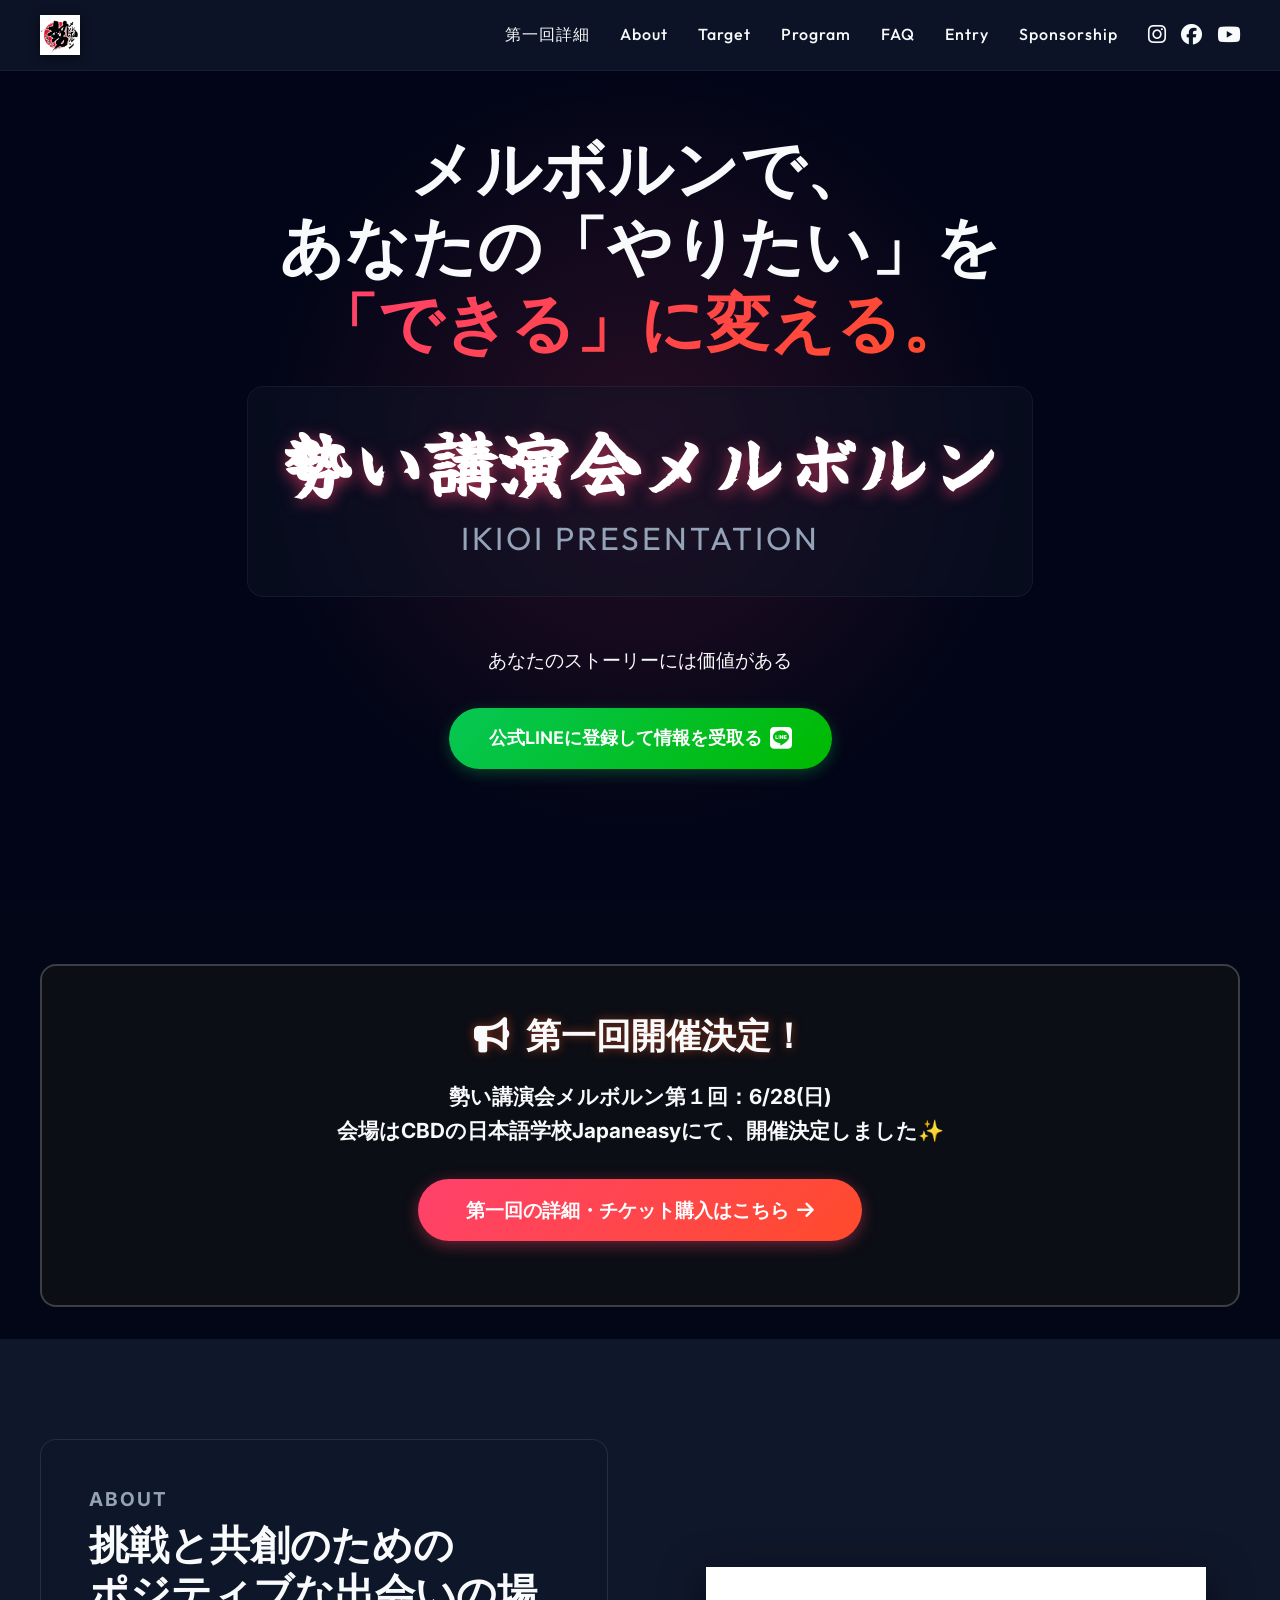
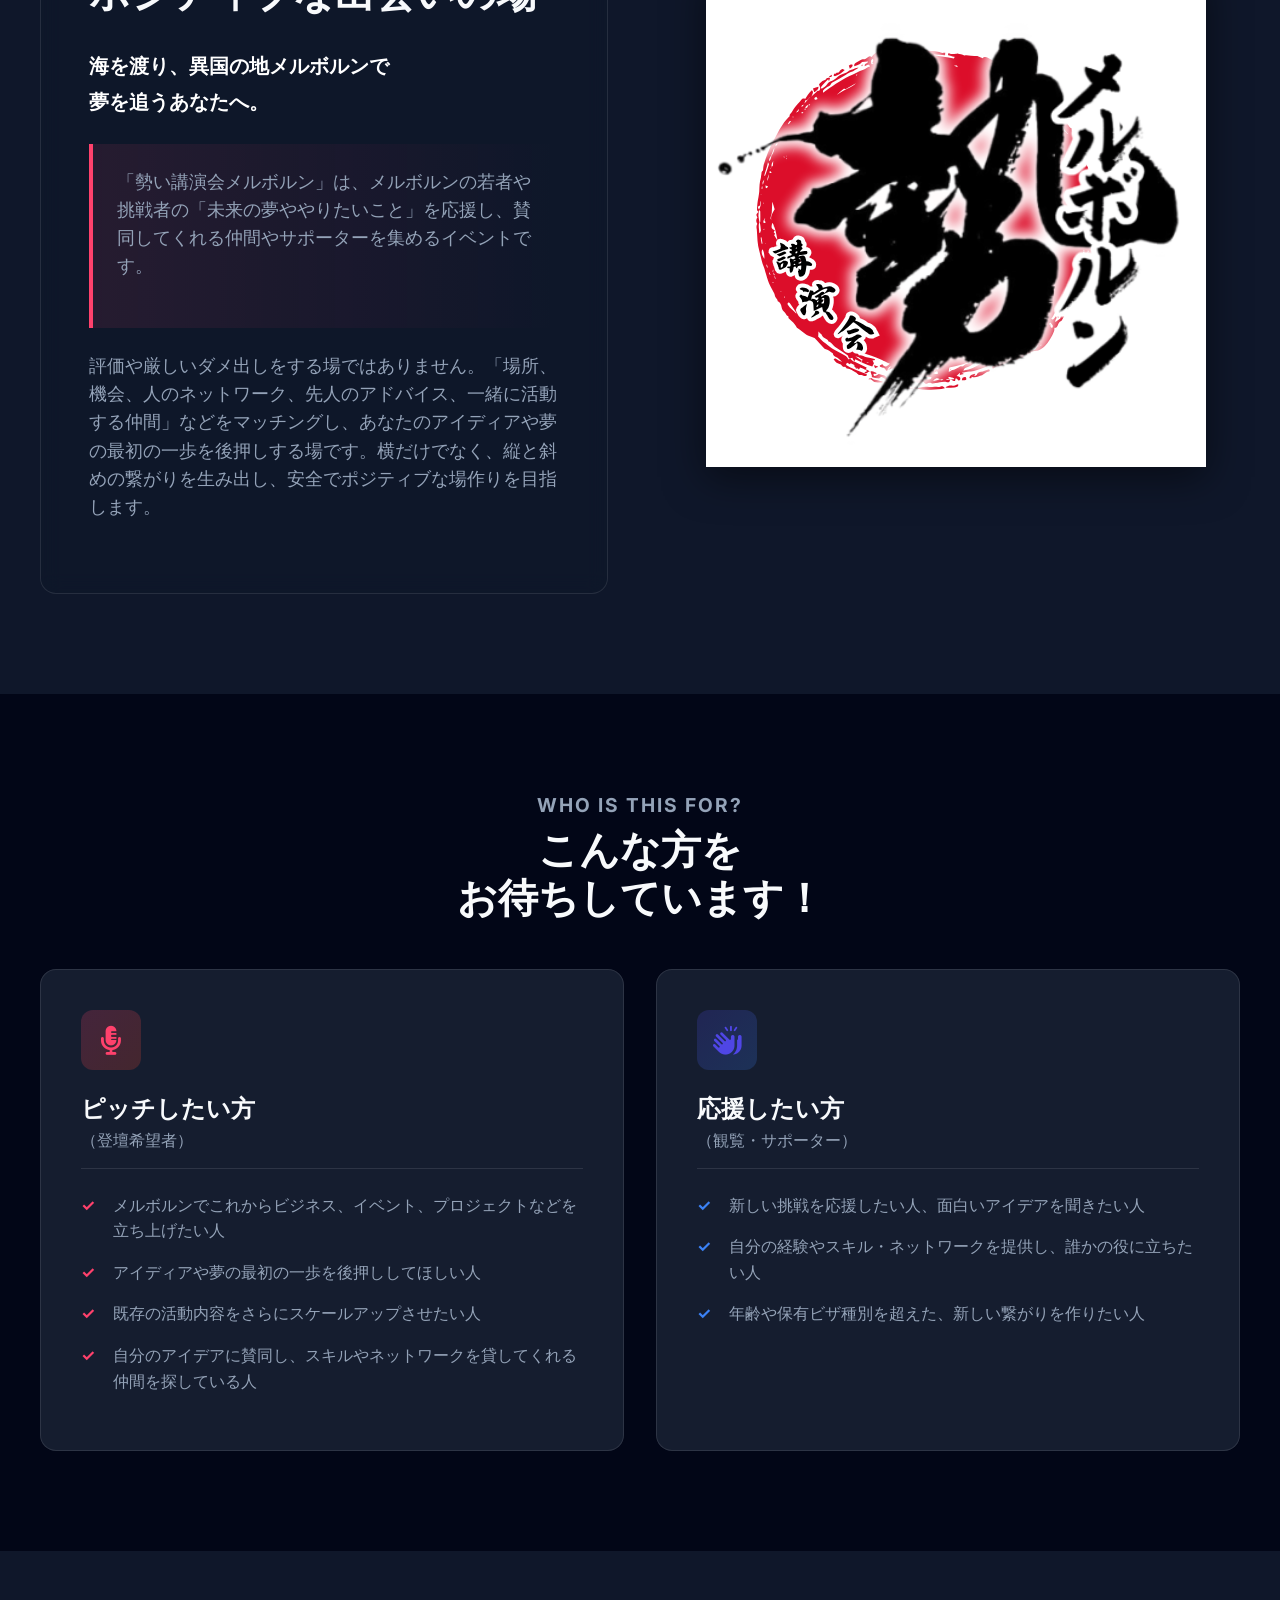
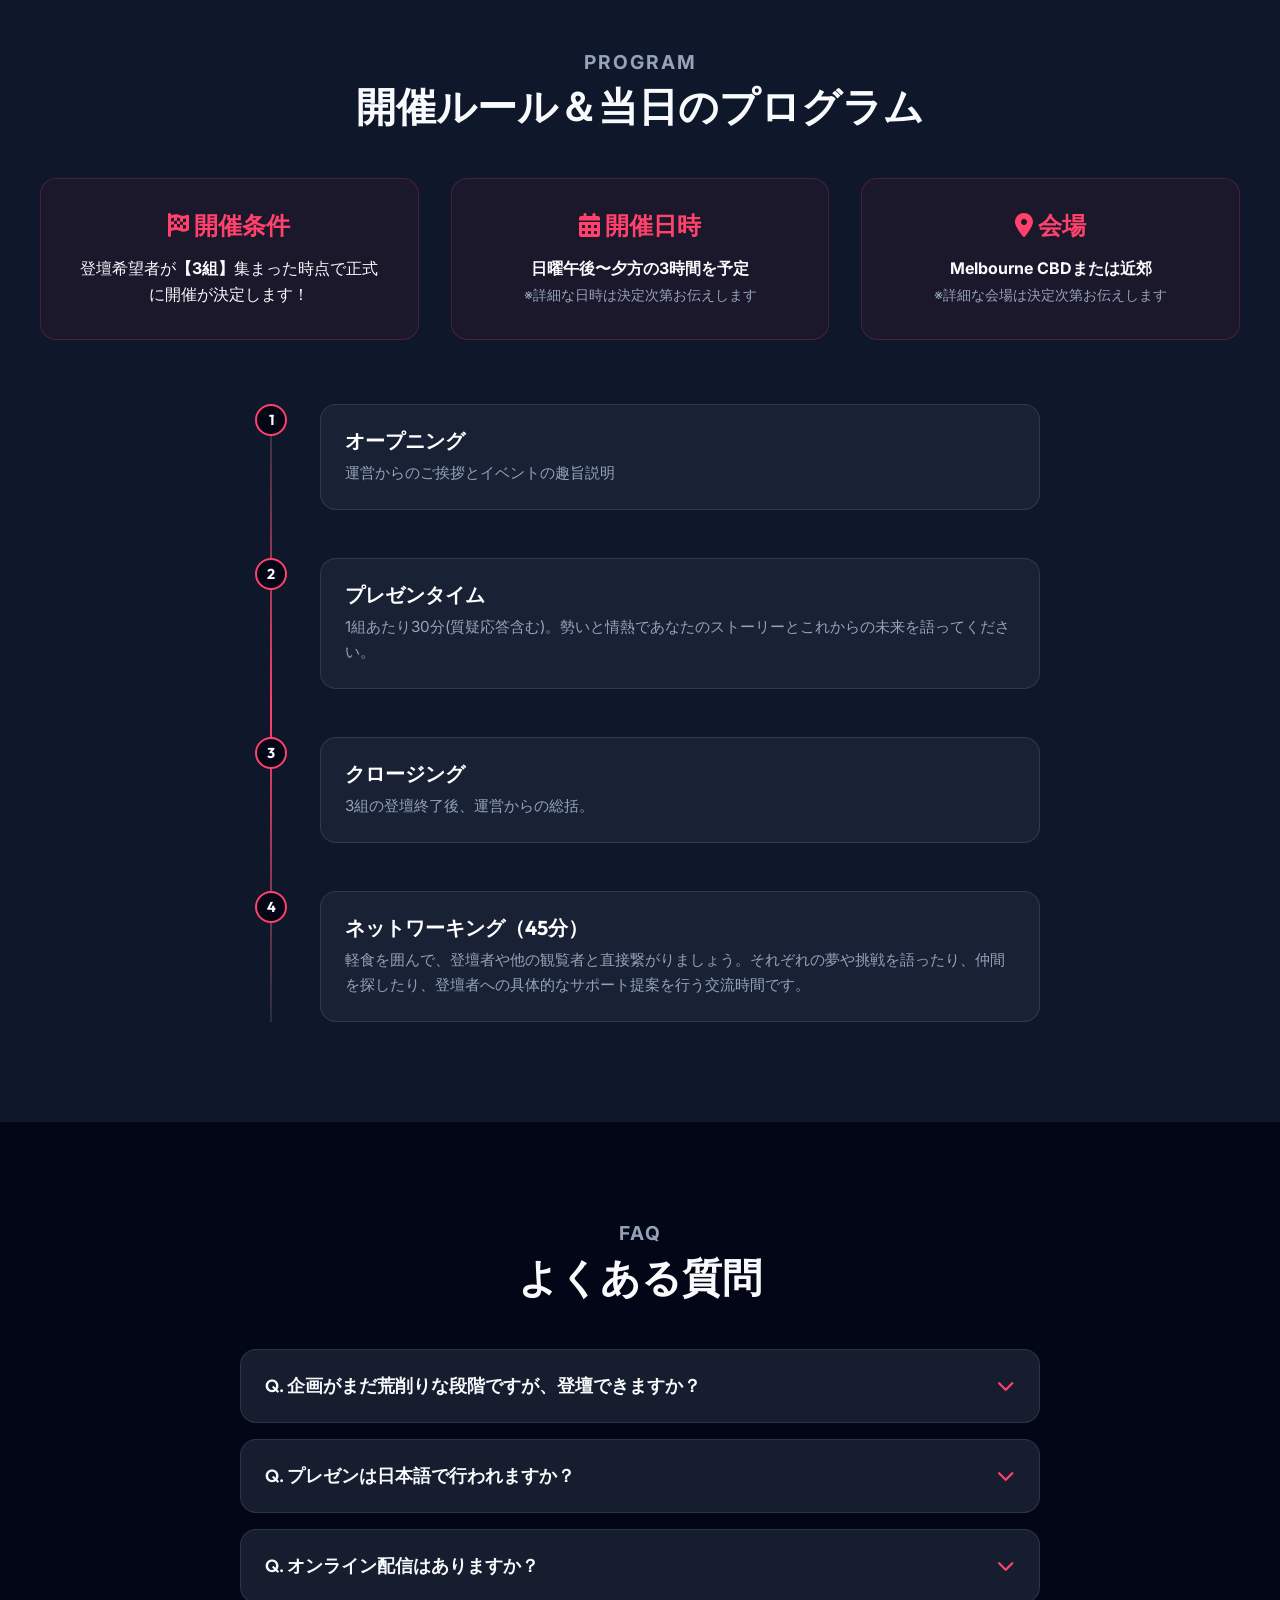
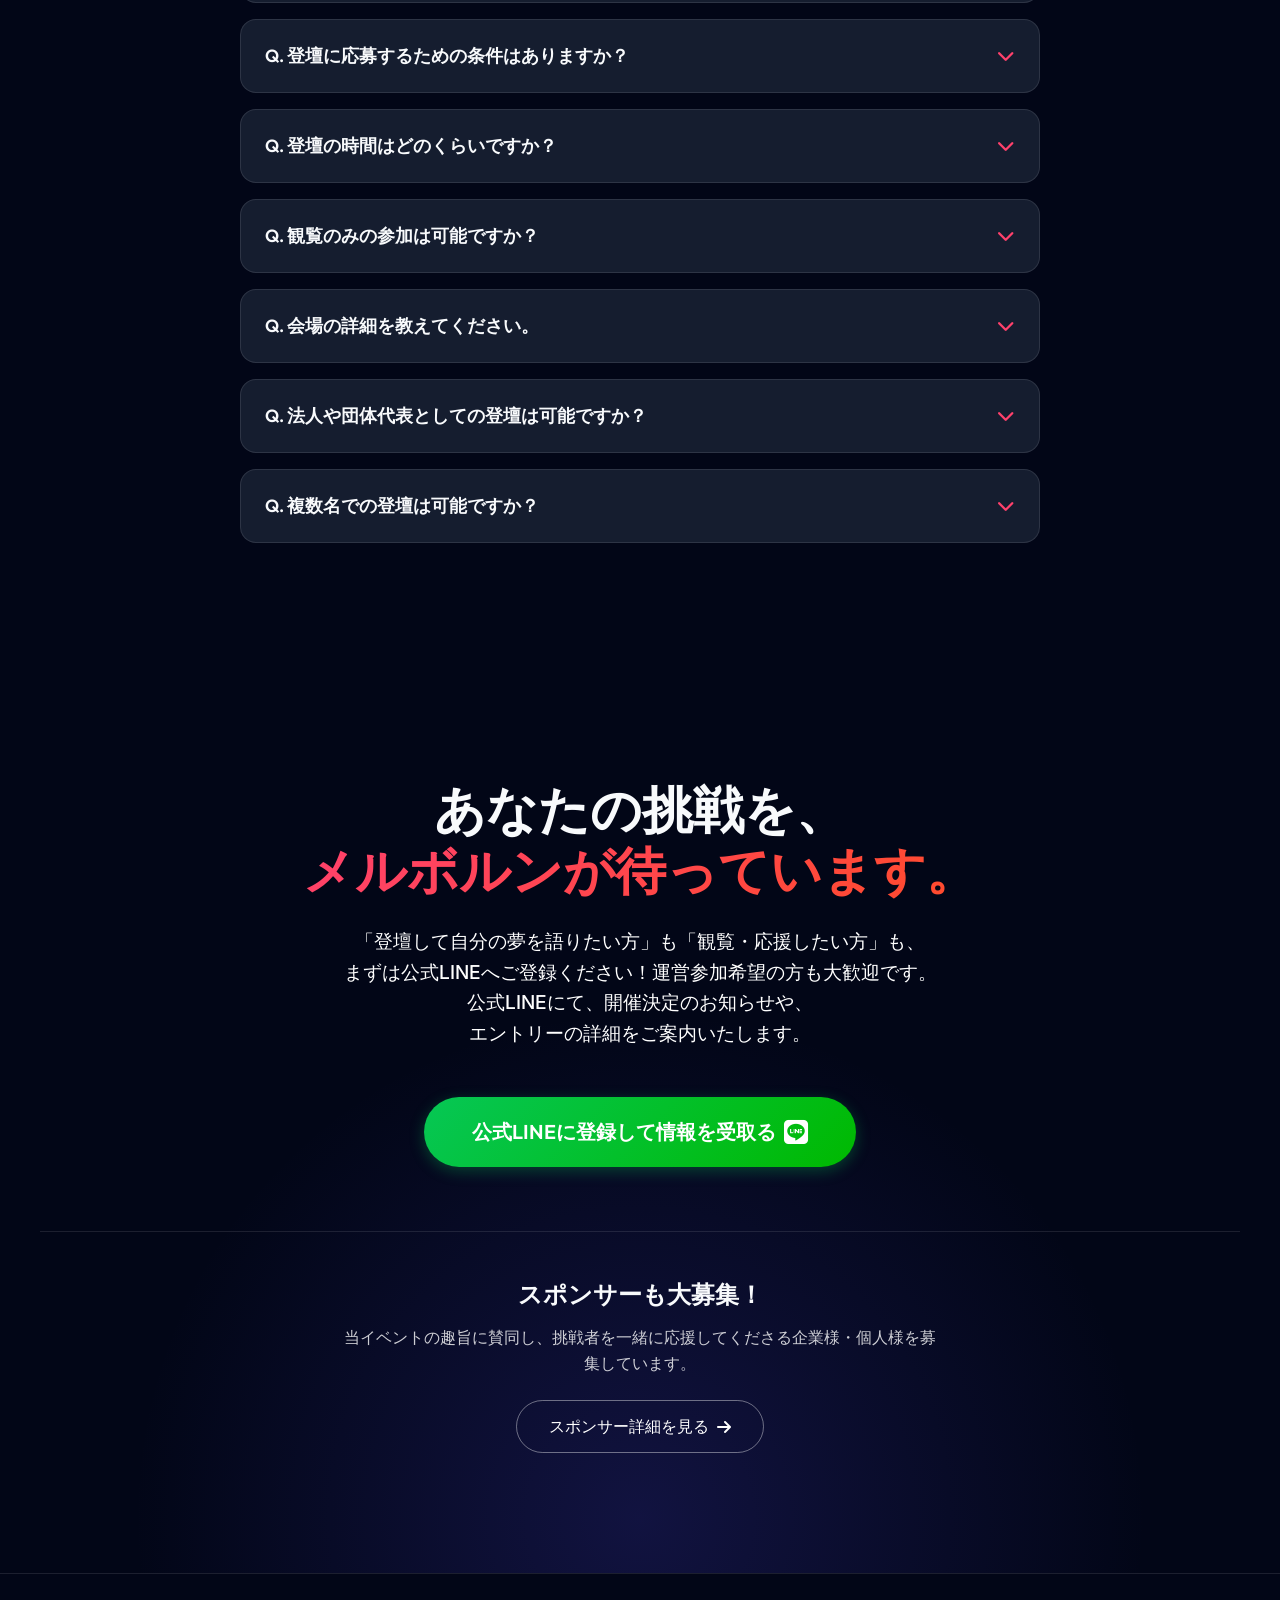
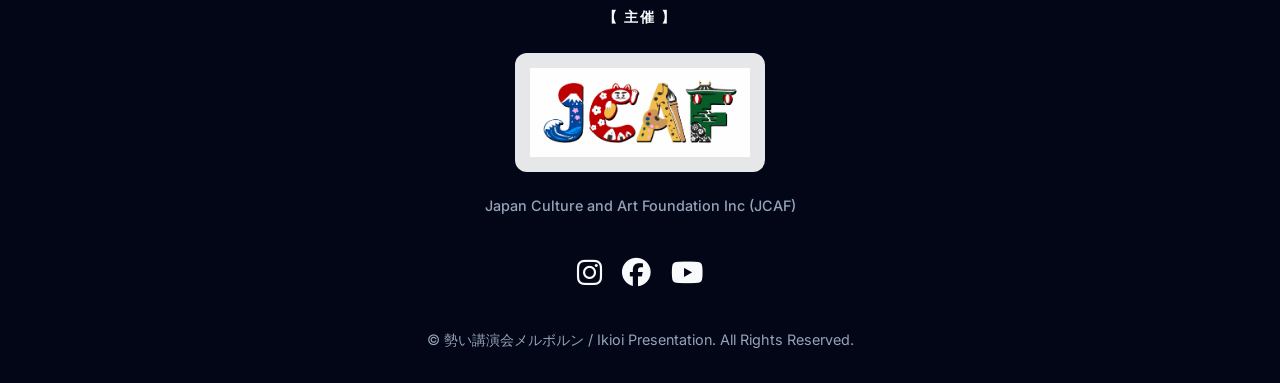
==== index.html @ 90a30622 "プログラムのピッチタイムと質疑応答をプレゼンタイムに統合" ====
<!DOCTYPE html>
<html lang="ja">
<head>
    <meta charset="UTF-8">
    <meta name="viewport" content="width=device-width, initial-scale=1.0">
    <title>勢い講演会メルボルン / Ikioi Presentation</title>
    <meta name="description" content="メルボルンであなたの「やりたい」を「できる」に変える。挑戦と共創のための大人のShow and Tell「勢い講演会メルボルン」">
    
    <!-- Favicon & OGP -->
    <link rel="icon" href="logo_transparent.png" type="image/png">
    <link rel="apple-touch-icon" href="logo_transparent.png">
    <meta property="og:title" content="勢い講演会メルボルン / Ikioi Presentation">
    <meta property="og:description" content="メルボルンであなたの「やりたい」を「できる」に変える。挑戦と共創のためのポジティブな出会いの場">
    <meta property="og:image" content="https://polyyuki.github.io/IkioiMelbourne/logo.png">
    <meta property="og:type" content="website">
    <meta name="twitter:card" content="summary_large_image">
    
    <!-- Google Fonts -->
    <link rel="preconnect" href="https://fonts.googleapis.com">
    <link rel="preconnect" href="https://fonts.gstatic.com" crossorigin>
    <link href="https://fonts.googleapis.com/css2?family=Inter:wght@400;500;600&family=Outfit:wght@400;600;700;800&family=Yuji+Syuku&display=swap" rel="stylesheet">
    
    <!-- Font Awesome -->
    <link rel="stylesheet" href="https://cdnjs.cloudflare.com/ajax/libs/font-awesome/6.4.0/css/all.min.css">
    
    <!-- Custom CSS -->
    <link rel="stylesheet" href="style.css">
</head>
<body>

    <!-- HEADER -->
    <header class="site-header">
        <div class="header-container">
            <a href="#" class="header-logo">
                <img src="logo.png" alt="勢い講演会メルボルン">
            </a>
            <div class="header-right">
                <nav class="header-nav">
                    <a href="event-vol1.html">第一回詳細</a>
                    <a href="#about">About</a>
                    <a href="#target">Target</a>
                    <a href="#program">Program</a>
                    <a href="#faq">FAQ</a>
                    <a href="#cta">Entry</a>
                    <a href="sponsor.html">Sponsorship</a>
                </nav>
                <div class="social-links">
                    <a href="https://www.instagram.com/ikioi.melbourne/" target="_blank" rel="noopener noreferrer" title="Instagram"><i class="fa-brands fa-instagram"></i></a>
                    <a href="https://www.facebook.com/ikioi.melbourne/" target="_blank" rel="noopener noreferrer" title="Facebook"><i class="fa-brands fa-facebook"></i></a>
                    <a href="https://www.youtube.com/@Ikioi.Melbourne" target="_blank" rel="noopener noreferrer" title="YouTube"><i class="fa-brands fa-youtube"></i></a>
                </div>
            </div>
        </div>
    </header>

    <!-- HERO SECTION -->
    <section class="hero">
        <div class="hero-video-wrapper">
            <video autoplay loop muted playsinline class="hero-video">
                <source src="勢い講演会メルボルンPV.mp4" type="video/mp4">
            </video>
            <div class="hero-video-overlay"></div>
        </div>
        <div class="hero-bg-glow"></div>
        <div class="container hero-content">
            <h1 class="reveal" style="transition-delay: 0.1s;">
                メルボルンで、<br>
                あなたの「やりたい」を<br>
                <span class="text-gradient">「できる」に変える。</span>
            </h1>
            <div class="hero-title-group reveal" style="transition-delay: 0.2s;">
                <h2 class="hero-main-title">勢い講演会メルボルン</h2>
                <p class="hero-sub-title">Ikioi Presentation</p>
            </div>
            <p class="reveal" style="transition-delay: 0.25s; font-size: 1.2rem; font-weight: 500;">あなたのストーリーには価値がある</p>
            <a href="https://lin.ee/NF2EFpvP" target="_blank" rel="noopener noreferrer" class="btn-line reveal" style="transition-delay: 0.3s; margin-top: 2rem;">
                公式LINEに登録して情報を受取る <i class="fa-brands fa-line" style="margin-left: 8px; font-size: 1.2em;"></i>
            </a>
        </div>
    </section>
    <!-- LAUNCH NEWS SECTION -->
    <section id="news" class="news" style="padding-top: 4rem; padding-bottom: 2rem;">
        <div class="container">
            <div class="glass-card reveal" style="border: 2px solid rgba(255, 255, 255, 0.2); background: rgba(20, 20, 20, 0.6); text-align: center; padding: 3rem 2rem;">
                <h2 style="font-size: 2.2rem; color: var(--color-primary); margin-bottom: 1.5rem; font-family: var(--font-heading); text-shadow: 0 0 10px rgba(255, 87, 34, 0.5);">
                    <i class="fa-solid fa-bullhorn" style="margin-right: 10px;"></i> 第一回開催決定！
                </h2>
                <p style="font-size: 1.3rem; font-weight: bold; margin-bottom: 2rem; line-height: 1.6;">
                    勢い講演会メルボルン第１回：6/28(日)<br>
                    会場はCBDの日本語学校Japaneasyにて、開催決定しました✨️
                </p>

                <div style="margin-top: 2rem; margin-bottom: 1rem;">
                    <a href="event-vol1.html" class="btn-primary" style="font-size: 1.2rem; padding: 1rem 3rem;">
                        第一回の詳細・チケット購入はこちら <i class="fa-solid fa-arrow-right" style="margin-left: 8px;"></i>
                    </a>
                </div>
            </div>
        </div>
    </section>

    <!-- ABOUT SECTION -->
    <section id="about" class="about">
        <div class="container about-grid">
            <div class="about-text reveal">
                <h2 class="section-title" style="text-align: left; margin-bottom: 0;">
                    <span>About</span>
                    挑戦と共創のための<br>
                    ポジティブな出会いの場
                </h2>
                <p style="margin-top: 2rem; font-size: 1.25rem; font-weight: bold; color: #fff; line-height: 1.8;">
                    海を渡り、異国の地メルボルンで<br>
                    夢を追うあなたへ。
                </p>
                <div class="highlight-box" style="margin-top: 1.5rem;">
                    <p>「勢い講演会メルボルン」は、メルボルンの若者や挑戦者の「未来の夢ややりたいこと」を応援し、賛同してくれる仲間やサポーターを集めるイベントです。</p>
                </div>
                <p style="margin-top: 1.5rem;">評価や厳しいダメ出しをする場ではありません。「場所、機会、人のネットワーク、先人のアドバイス、一緒に活動する仲間」などをマッチングし、あなたのアイディアや夢の最初の一歩を後押しする場です。横だけでなく、縦と斜めの繋がりを生み出し、安全でポジティブな場作りを目指します。</p>
            </div>
            <div class="about-visual reveal" style="transition-delay: 0.2s;">
                <img src="logo.png" alt="勢い講演会メルボルン ロゴ" style="max-width: 100%; height: auto; display: block; margin: 0 auto; filter: drop-shadow(0 10px 20px rgba(0,0,0,0.5));">
            </div>
        </div>
    </section>

    <!-- TARGET SECTION -->
    <section id="target" class="target">
        <div class="container">
            <h2 class="section-title reveal">
                <span>Who is this for?</span>
                こんな方を<br>お待ちしています！
            </h2>
            
            <div class="target-grid">
                <!-- Pitch Card -->
                <div class="glass-card target-card reveal">
                    <div class="target-icon icon-pitch">
                        <i class="fa-solid fa-microphone-lines"></i>
                    </div>
                    <h3>ピッチしたい方<br><span style="font-size:1rem; color:var(--text-muted); font-weight:normal;">（登壇希望者）</span></h3>
                    <ul class="target-list">
                        <li>メルボルンでこれからビジネス、イベント、プロジェクトなどを立ち上げたい人</li>
                        <li>アイディアや夢の最初の一歩を後押ししてほしい人</li>
                        <li>既存の活動内容をさらにスケールアップさせたい人</li>
                        <li>自分のアイデアに賛同し、スキルやネットワークを貸してくれる仲間を探している人</li>
                    </ul>
                </div>
                
                <!-- Support Card -->
                <div class="glass-card target-card reveal" style="transition-delay: 0.2s;">
                    <div class="target-icon icon-support">
                        <i class="fa-solid fa-hands-clapping"></i>
                    </div>
                    <h3>応援したい方<br><span style="font-size:1rem; color:var(--text-muted); font-weight:normal;">（観覧・サポーター）</span></h3>
                    <ul class="target-list">
                        <li>新しい挑戦を応援したい人、面白いアイデアを聞きたい人</li>
                        <li>自分の経験やスキル・ネットワークを提供し、誰かの役に立ちたい人</li>
                        <li>年齢や保有ビザ種別を超えた、新しい繋がりを作りたい人</li>
                    </ul>
                </div>
            </div>
        </div>
    </section>

    <!-- PROGRAM SECTION -->
    <section id="program" class="program">
        <div class="container">
            <h2 class="section-title reveal">
                <span>Program</span>
                開催ルール＆当日のプログラム
            </h2>
            
            <div class="rules-container">
                <div class="rule-box reveal">
                    <h3><i class="fa-solid fa-flag-checkered"></i> 開催条件</h3>
                    <p>登壇希望者が<strong>【3組】</strong>集まった時点で正式に開催が決定します！</p>
                </div>
                
                <div class="rule-box reveal" style="transition-delay: 0.1s;">
                    <h3><i class="fa-solid fa-calendar-days"></i> 開催日時</h3>
                    <p><strong>日曜午後〜夕方の3時間を予定</strong><br><span style="font-size: 0.9em; color: var(--text-muted);">※詳細な日時は決定次第お伝えします</span></p>
                </div>

                <div class="rule-box reveal" style="transition-delay: 0.2s;">
                    <h3><i class="fa-solid fa-location-dot"></i> 会場</h3>
                    <p><strong>Melbourne CBDまたは近郊</strong><br><span style="font-size: 0.9em; color: var(--text-muted);">※詳細な会場は決定次第お伝えします</span></p>
                </div>
            </div>
            
            <div class="timeline">
                <div class="timeline-item reveal">
                    <div class="timeline-dot">1</div>
                    <div class="timeline-content">
                        <h4>オープニング</h4>
                        <p>運営からのご挨拶とイベントの趣旨説明</p>
                    </div>
                </div>
                
                <div class="timeline-item reveal">
                    <div class="timeline-dot">2</div>
                    <div class="timeline-content">
                        <h4>プレゼンタイム</h4>
                        <p>1組あたり30分(質疑応答含む)。勢いと情熱であなたのストーリーとこれからの未来を語ってください。</p>
                    </div>
                </div>
                
                <div class="timeline-item reveal">
                    <div class="timeline-dot">3</div>
                    <div class="timeline-content">
                        <h4>クロージング</h4>
                        <p>3組の登壇終了後、運営からの総括。</p>
                    </div>
                </div>
                
                <div class="timeline-item reveal">
                    <div class="timeline-dot">4</div>
                    <div class="timeline-content">
                        <h4>ネットワーキング（45分）</h4>
                        <p>軽食を囲んで、登壇者や他の観覧者と直接繋がりましょう。それぞれの夢や挑戦を語ったり、仲間を探したり、登壇者への具体的なサポート提案を行う交流時間です。</p>
                    </div>
                </div>
            </div>
        </div>
    </section>

    <!-- FAQ SECTION -->
    <section id="faq" class="faq">
        <div class="container">
            <h2 class="section-title reveal">
                <span>FAQ</span>
                よくある質問
            </h2>
            
            <div class="faq-container">
                <div class="faq-item reveal">
                    <button class="faq-question">
                        Q. 企画がまだ荒削りな段階ですが、登壇できますか？
                        <i class="fa-solid fa-chevron-down faq-icon"></i>
                    </button>
                    <div class="faq-answer">
                        <div class="faq-answer-inner">
                            A. もちろんです！完璧なビジネスプランである必要はありません。「勢い」と「やりたいこと」があれば大歓迎です。
                        </div>
                    </div>
                </div>
                
                <div class="faq-item reveal" style="transition-delay: 0.1s;">
                    <button class="faq-question">
                        Q. プレゼンは日本語で行われますか？
                        <i class="fa-solid fa-chevron-down faq-icon"></i>
                    </button>
                    <div class="faq-answer">
                        <div class="faq-answer-inner">
                            A. はい、原則として日本語での開催となります。言語の壁を気にせず、熱い想いをぶつけてください。
                        </div>
                    </div>
                </div>
                
                <div class="faq-item reveal" style="transition-delay: 0.2s;">
                    <button class="faq-question">
                        Q. オンライン配信はありますか？
                        <i class="fa-solid fa-chevron-down faq-icon"></i>
                    </button>
                    <div class="faq-answer">
                        <div class="faq-answer-inner">
                            A. 当日の様子は動画撮影され、後日編集の上、1組分ずつYouTubeで配信されます。
                        </div>
                    </div>
                </div>

                <div class="faq-item reveal" style="transition-delay: 0.1s;">
                    <button class="faq-question">
                        Q. 登壇に応募するための条件はありますか？
                        <i class="fa-solid fa-chevron-down faq-icon"></i>
                    </button>
                    <div class="faq-answer">
                        <div class="faq-answer-inner">
                            A. メルボルンで夢や目標に向かって挑戦している方であれば、どなたでもご応募いただけます。経験や実績よりも、あなたの「ストーリー」と「想い」を重視します。
                        </div>
                    </div>
                </div>

                <div class="faq-item reveal" style="transition-delay: 0.2s;">
                    <button class="faq-question">
                        Q. 登壇の時間はどのくらいですか？
                        <i class="fa-solid fa-chevron-down faq-icon"></i>
                    </button>
                    <div class="faq-answer">
                        <div class="faq-answer-inner">
                            A. プレゼンタイムとして一組あたり30分（質疑応答含む）を予定しております。
                        </div>
                    </div>
                </div>

                <div class="faq-item reveal" style="transition-delay: 0.3s;">
                    <button class="faq-question">
                        Q. 観覧のみの参加は可能ですか？
                        <i class="fa-solid fa-chevron-down faq-icon"></i>
                    </button>
                    <div class="faq-answer">
                        <div class="faq-answer-inner">
                            A. もちろん可能です。観覧の申込み方法については、決まり次第公式LINEにてご案内いたします。
                        </div>
                    </div>
                </div>

                <div class="faq-item reveal" style="transition-delay: 0.4s;">
                    <button class="faq-question">
                        Q. 会場の詳細を教えてください。
                        <i class="fa-solid fa-chevron-down faq-icon"></i>
                    </button>
                    <div class="faq-answer">
                        <div class="faq-answer-inner">
                            A. メルボルンCBD（中心部）またはその近郊の会場を予定しています。確定次第、公式LINEにてご案内いたします。
                        </div>
                    </div>
                </div>

                <div class="faq-item reveal" style="transition-delay: 0.1s;">
                    <button class="faq-question">
                        Q. 法人や団体代表としての登壇は可能ですか？
                        <i class="fa-solid fa-chevron-down faq-icon"></i>
                    </button>
                    <div class="faq-answer">
                        <div class="faq-answer-inner">
                            A. 可能です。ただし、単なる宣伝告知に留めず、観覧者が参加協力できる内容にしてください。
                        </div>
                    </div>
                </div>

                <div class="faq-item reveal" style="transition-delay: 0.2s;">
                    <button class="faq-question">
                        Q. 複数名での登壇は可能ですか？
                        <i class="fa-solid fa-chevron-down faq-icon"></i>
                    </button>
                    <div class="faq-answer">
                        <div class="faq-answer-inner">
                            A. 一組あたりの登壇は2名までとします。
                        </div>
                    </div>
                </div>
            </div>
        </div>
    </section>

    <!-- CTA SECTION -->
    <section id="cta" class="cta">
        <div class="cta-bg"></div>
        <div class="cta-glow"></div>
        <div class="container reveal">
            <h2>あなたの挑戦を、<br><span class="text-gradient">メルボルンが待っています。</span></h2>
            <p style="word-break: keep-all; overflow-wrap: break-word;">「登壇して自分の夢を語りたい方」も「観覧・応援したい方」も、まずは公式LINEへご登録ください！運営参加希望の方も大歓迎です。公式LINEにて、開催決定のお知らせや、エントリーの詳細をご案内いたします。</p>
            <a href="https://lin.ee/NF2EFpvP" target="_blank" rel="noopener noreferrer" class="btn-line">
                公式LINEに登録して情報を受取る <i class="fa-brands fa-line" style="margin-left: 8px; font-size: 1.2em;"></i>
            </a>

            <div class="sponsor-teaser reveal" style="transition-delay: 0.2s;">
                <h3 style="font-size: 1.5rem; margin-bottom: 1rem;">スポンサーも大募集！</h3>
                <p style="color: rgba(255, 255, 255, 0.8); font-size: 1rem; margin-bottom: 1.5rem;">当イベントの趣旨に賛同し、挑戦者を一緒に応援してくださる企業様・個人様を募集しています。</p>
                <a href="sponsor.html" class="btn-outline">
                    スポンサー詳細を見る <i class="fa-solid fa-arrow-right" style="margin-left: 8px;"></i>
                </a>
            </div>
        </div>
    </section>

    <!-- FOOTER -->
    <footer>
        <div class="container">
            <div class="organizer-info reveal" style="margin-bottom: 2rem;">
                <p style="margin-bottom: 1.5rem; color: var(--text-main); font-weight: 600; font-family: var(--font-heading); letter-spacing: 2px;">【 主催 】</p>
                <a href="https://www.jcafmel.com/" target="_blank" rel="noopener noreferrer" style="display: inline-block; transition: transform 0.3s ease;" onmouseover="this.style.transform='scale(1.05)'" onmouseout="this.style.transform='scale(1)'">
                    <img src="jcaf_logo.png" alt="JCAF Logo" style="max-width: 250px; width: 100%; margin: 0 auto 1rem; display: block; background: rgba(255,255,255,0.9); padding: 15px; border-radius: 12px;">
                </a>
                <p style="font-weight: 500;">Japan Culture and Art Foundation Inc (JCAF)</p>
            </div>
            
            <div class="footer-social reveal" style="margin-bottom: 2rem;">
                <div class="social-links footer-social-links">
                    <a href="https://www.instagram.com/ikioi.melbourne/" target="_blank" rel="noopener noreferrer" title="Instagram"><i class="fa-brands fa-instagram"></i></a>
                    <a href="https://www.facebook.com/ikioi.melbourne/" target="_blank" rel="noopener noreferrer" title="Facebook"><i class="fa-brands fa-facebook"></i></a>
                    <a href="https://www.youtube.com/@Ikioi.Melbourne" target="_blank" rel="noopener noreferrer" title="YouTube"><i class="fa-brands fa-youtube"></i></a>
                </div>
            </div>

            <p>&copy; 勢い講演会メルボルン / Ikioi Presentation. All Rights Reserved.</p>
        </div>
    </footer>

    <!-- Custom JS -->
    <script src="script.js"></script>
</body>
</html>
---- style.css ----
/* ========== DESIGN SYSTEM ========== */
:root {
  /* Colors */
  --bg-dark: #0f172a; /* Slate 900 */
  --bg-darker: #020617; /* Slate 950 */
  --text-main: #f8fafc; /* Slate 50 */
  --text-muted: #94a3b8; /* Slate 400 */
  
  /* Gradients & Accents */
  --accent-gradient: linear-gradient(135deg, #FF416C 0%, #FF4B2B 100%);
  --accent-gradient-hover: linear-gradient(135deg, #FF4B2B 0%, #FF416C 100%);
  --blue-gradient: linear-gradient(135deg, #4F46E5 0%, #3B82F6 100%);
  --card-bg: rgba(30, 41, 59, 0.7); /* Slate 800 with opacity */
  --card-border: rgba(255, 255, 255, 0.1);
  
  /* Typography */
  --font-heading: 'Outfit', sans-serif;
  --font-body: 'Inter', sans-serif;
  
  /* Spacing */
  --section-padding: 100px 20px;
  --border-radius: 16px;
  --transition: all 0.3s cubic-bezier(0.4, 0, 0.2, 1);
}

/* ========== BASE ========== */
* {
  margin: 0;
  padding: 0;
  box-sizing: border-box;
}

html {
  scroll-behavior: smooth;
  scroll-padding-top: 80px; /* ヘッダーの高さ分、アンカーリンク移動時の位置をずらす */
  font-size: 16px;
}

body {
  font-family: var(--font-body);
  background-color: var(--bg-darker);
  color: var(--text-main);
  line-height: 1.6;
  overflow-x: hidden;
}

h1, h2, h3, h4 {
  font-family: var(--font-heading);
  font-weight: 700;
  line-height: 1.2;
}

a {
  text-decoration: none;
  color: inherit;
}

ul {
  list-style: none;
}

img {
  max-width: 100%;
  height: auto;
  display: block;
}

/* ========== HEADER ========== */
.site-header {
  position: fixed;
  top: 0;
  left: 0;
  width: 100%;
  z-index: 1000;
  background: rgba(15, 23, 42, 0.85);
  backdrop-filter: blur(10px);
  -webkit-backdrop-filter: blur(10px);
  border-bottom: 1px solid rgba(255, 255, 255, 0.05);
  padding: 15px 20px;
  transition: all 0.3s ease;
}

.header-container {
  max-width: 1200px;
  margin: 0 auto;
  display: flex;
  justify-content: space-between;
  align-items: center;
}

.header-logo img {
  height: 40px;
  width: auto;
  display: block;
  filter: drop-shadow(0 2px 5px rgba(0,0,0,0.5));
}

.header-nav {
  display: flex;
  gap: 30px;
}

.header-nav a {
  color: var(--text-main);
  text-decoration: none;
  font-family: var(--font-heading);
  font-weight: 500;
  font-size: 1rem;
  letter-spacing: 1px;
  transition: var(--transition);
}

.header-nav a:hover {
  color: #FF416C;
}

.header-right {
  display: flex;
  align-items: center;
  gap: 30px;
}

.social-links {
  display: flex;
  align-items: center;
  gap: 15px;
}

.social-links a {
  color: var(--text-main);
  font-size: 1.3rem;
  transition: var(--transition);
}

.social-links a:hover {
  color: #FF416C;
  transform: scale(1.1);
}

.footer-social-links {
  justify-content: center;
  gap: 20px;
}

.footer-social-links a {
  font-size: 1.8rem;
}

/* ========== UTILITIES ========== */
.container {
  max-width: 1200px;
  margin: 0 auto;
}

.text-gradient {
  background: var(--accent-gradient);
  -webkit-background-clip: text;
  -webkit-text-fill-color: transparent;
  background-clip: text;
}

.text-blue-gradient {
  background: var(--blue-gradient);
  -webkit-background-clip: text;
  -webkit-text-fill-color: transparent;
  background-clip: text;
}

.section-title {
  text-align: center;
  font-size: 2.5rem;
  margin-bottom: 3rem;
}

.section-title span {
  display: block;
  font-size: 1.2rem;
  font-family: var(--font-body);
  color: var(--text-muted);
  text-transform: uppercase;
  letter-spacing: 2px;
  margin-bottom: 0.5rem;
}

.btn-primary {
  display: inline-flex;
  align-items: center;
  justify-content: center;
  padding: 1rem 2.5rem;
  font-family: var(--font-heading);
  font-size: 1.125rem;
  font-weight: 600;
  color: #fff;
  background: var(--accent-gradient);
  border-radius: 50px;
  box-shadow: 0 4px 15px rgba(255, 65, 108, 0.4);
  transition: var(--transition);
  position: relative;
  overflow: hidden;
  border: none;
  cursor: pointer;
  z-index: 1;
}

.btn-primary::before {
  content: '';
  position: absolute;
  top: 0;
  left: 0;
  width: 100%;
  height: 100%;
  background: var(--accent-gradient-hover);
  opacity: 0;
  z-index: -1;
  transition: var(--transition);
}

.btn-primary:hover::before {
  opacity: 1;
}

.btn-primary:hover {
  transform: translateY(-3px);
  box-shadow: 0 8px 25px rgba(255, 65, 108, 0.6);
}

.btn-line {
  display: inline-flex;
  align-items: center;
  justify-content: center;
  padding: 1rem 2.5rem;
  font-family: var(--font-heading);
  font-size: 1.125rem;
  font-weight: 600;
  color: #fff;
  background: linear-gradient(135deg, #06C755 0%, #00B900 100%);
  border-radius: 50px;
  box-shadow: 0 4px 15px rgba(6, 199, 85, 0.3);
  transition: var(--transition);
  position: relative;
  overflow: hidden;
  border: none;
  cursor: pointer;
  z-index: 1;
}

.btn-line::before {
  content: '';
  position: absolute;
  top: 0;
  left: 0;
  width: 100%;
  height: 100%;
  background: linear-gradient(135deg, #00B900 0%, #06C755 100%);
  opacity: 0;
  z-index: -1;
  transition: var(--transition);
}

.btn-line:hover::before {
  opacity: 1;
}

.btn-line:hover {
  transform: translateY(-3px);
  box-shadow: 0 8px 25px rgba(6, 199, 85, 0.4);
}

.btn-gold {
  display: inline-flex;
  align-items: center;
  justify-content: center;
  padding: 1rem 2.5rem;
  font-family: var(--font-heading);
  font-size: 1.125rem;
  font-weight: 700;
  color: #3b2400;
  background: linear-gradient(135deg, #FFDF00 0%, #D4AF37 50%, #B8860B 100%);
  border-radius: 50px;
  box-shadow: 0 4px 15px rgba(212, 175, 55, 0.4);
  transition: var(--transition);
  position: relative;
  overflow: hidden;
  border: none;
  cursor: pointer;
  z-index: 1;
}

.btn-gold::before {
  content: '';
  position: absolute;
  top: 0;
  left: 0;
  width: 100%;
  height: 100%;
  background: linear-gradient(135deg, #FFF8DC 0%, #FFDF00 40%, #DAA520 100%);
  opacity: 0;
  z-index: -1;
  transition: var(--transition);
}

.btn-gold::after {
  content: '';
  position: absolute;
  top: -50%;
  left: -50%;
  width: 200%;
  height: 200%;
  background: linear-gradient(to right, rgba(255,255,255,0) 0%, rgba(255,255,255,0.6) 50%, rgba(255,255,255,0) 100%);
  transform: rotate(45deg) translateX(-100%);
  transition: transform 0.6s cubic-bezier(0.4, 0, 0.2, 1);
  z-index: -1;
}

.btn-gold:hover::before {
  opacity: 1;
}

.btn-gold:hover::after {
  transform: rotate(45deg) translateX(100%);
}

.btn-gold:hover {
  transform: translateY(-3px);
  box-shadow: 0 8px 25px rgba(212, 175, 55, 0.6);
}

.btn-outline {
  display: inline-flex;
  align-items: center;
  justify-content: center;
  padding: 0.8rem 2rem;
  font-family: var(--font-heading);
  font-size: 1rem;
  font-weight: 500;
  color: #fff;
  background: transparent;
  border: 1px solid rgba(255, 255, 255, 0.4);
  border-radius: 50px;
  transition: var(--transition);
}

.btn-outline:hover {
  background: rgba(255, 255, 255, 0.1);
  border-color: #fff;
  transform: translateY(-2px);
}

.sponsor-teaser {
  margin-top: 4rem;
  padding-top: 3rem;
  border-top: 1px solid rgba(255, 255, 255, 0.1);
  text-align: center;
}

/* Glassmorphism Card */
.glass-card {
  background: var(--card-bg);
  backdrop-filter: blur(10px);
  -webkit-backdrop-filter: blur(10px);
  border: 1px solid var(--card-border);
  border-radius: var(--border-radius);
  padding: 2.5rem;
  transition: var(--transition);
}

.glass-card:hover {
  transform: translateY(-5px);
  border-color: rgba(255, 65, 108, 0.3);
  box-shadow: 0 10px 30px rgba(0, 0, 0, 0.5);
}

/* ========== HERO SECTION ========== */
.hero {
  position: relative;
  min-height: 100vh;
  display: flex;
  align-items: center;
  justify-content: center;
  padding: 100px 20px;
  overflow: hidden;
}

.hero-video-wrapper {
  position: absolute;
  top: 0;
  left: 0;
  width: 100%;
  height: 100%;
  z-index: -3;
  overflow: hidden;
}

.hero-video {
  width: 100%;
  height: 120%;
  object-fit: cover;
  object-position: center top;
  filter: blur(3px);
  transform: scale(1.05); /* ぼかしによる端の余白を防ぐ */
}

.hero-video-overlay {
  position: absolute;
  top: 0;
  left: 0;
  width: 100%;
  height: 100%;
  background: rgba(2, 6, 23, 0.65); /* 暗いオーバーレイでテキストを読みやすくする */
  z-index: 1;
}

/* Background elements for Hero */
.hero-bg-glow {
  position: absolute;
  top: 50%;
  left: 50%;
  width: 60vw;
  height: 60vw;
  background: radial-gradient(circle, rgba(255,65,108,0.15) 0%, rgba(15,23,42,0) 70%);
  transform: translate(-50%, -50%);
  z-index: -1;
  animation: pulse 8s infinite alternate;
}

@keyframes pulse {
  0% { transform: translate(-50%, -50%) scale(1); opacity: 0.8; }
  100% { transform: translate(-50%, -50%) scale(1.2); opacity: 1; }
}

.hero-content {
  text-align: center;
  max-width: 800px;
  z-index: 1;
}

.hero-badge {
  display: inline-block;
  padding: 0.5rem 1.5rem;
  background: rgba(255, 255, 255, 0.05);
  border: 1px solid var(--card-border);
  border-radius: 50px;
  font-size: 0.9rem;
  font-weight: 500;
  margin-bottom: 2rem;
  letter-spacing: 1px;
}

.hero h1 {
  font-size: clamp(2.5rem, 5vw, 4.5rem);
  margin-bottom: 1.5rem;
}

.hero p.hero-subtext {
  font-size: clamp(1.1rem, 2vw, 1.5rem);
  color: var(--text-muted);
  margin-bottom: 1.5rem;
}

.hero-title-group {
  margin-bottom: 3rem;
  background: rgba(15, 23, 42, 0.4);
  backdrop-filter: blur(5px);
  -webkit-backdrop-filter: blur(5px);
  padding: 2rem;
  border-radius: var(--border-radius);
  border: 1px solid rgba(255, 255, 255, 0.05);
}

.hero-main-title {
  font-family: 'Yuji Syuku', serif;
  font-size: min(8.5vw, 4.5rem);
  white-space: nowrap;
  color: #fff;
  line-height: 1.2;
  margin-bottom: 0.5rem;
  text-shadow: 0 4px 15px rgba(255, 65, 108, 0.6);
}

.hero-sub-title {
  font-family: var(--font-heading);
  font-size: clamp(1.2rem, 3vw, 2rem);
  color: var(--text-muted);
  letter-spacing: 3px;
  text-transform: uppercase;
  margin-bottom: 0;
}

/* ========== ABOUT SECTION ========== */
.about {
  padding: var(--section-padding);
  background-color: var(--bg-dark);
  position: relative;
}

.about-grid {
  display: grid;
  grid-template-columns: 1fr 1fr;
  gap: 4rem;
  align-items: center;
}

.about-text {
  background: rgba(15, 23, 42, 0.65);
  backdrop-filter: blur(10px);
  -webkit-backdrop-filter: blur(10px);
  padding: 3rem;
  border-radius: var(--border-radius);
  border: 1px solid rgba(255, 255, 255, 0.1);
}

.about-text h2 {
  font-size: 2.5rem;
  margin-bottom: 1.5rem;
}

.about-text p {
  font-size: 1.1rem;
  color: var(--text-muted);
  margin-bottom: 1.5rem;
}

.highlight-box {
  background: linear-gradient(90deg, rgba(255,65,108,0.1) 0%, rgba(255,65,108,0) 100%);
  border-left: 4px solid #FF416C;
  padding: 1.5rem;
  margin-top: 2rem;
  border-radius: 0 8px 8px 0;
}

.about-visual {
  position: relative;
}

/* ========== TARGET SECTION ========== */
.target {
  padding: var(--section-padding);
  background-color: var(--bg-darker);
  background-image: linear-gradient(rgba(2, 6, 23, 0.5), rgba(2, 6, 23, 0.7)), url('melbourne_bg_2.png');
  background-size: cover;
  background-position: center;
  background-attachment: fixed;
  position: relative;
}

.target-grid {
  display: grid;
  grid-template-columns: repeat(auto-fit, minmax(350px, 1fr));
  gap: 2rem;
}

.target-card {
  height: 100%;
}

.target-icon {
  width: 60px;
  height: 60px;
  border-radius: 12px;
  display: flex;
  align-items: center;
  justify-content: center;
  font-size: 1.8rem;
  margin-bottom: 1.5rem;
}

.icon-pitch {
  background: linear-gradient(135deg, rgba(255,65,108,0.2), rgba(255,75,43,0.2));
  color: #FF416C;
}

.icon-support {
  background: linear-gradient(135deg, rgba(79,70,229,0.2), rgba(59,130,246,0.2));
  color: #4F46E5;
}

.target-card h3 {
  font-size: 1.5rem;
  margin-bottom: 1.5rem;
  padding-bottom: 1rem;
  border-bottom: 1px solid var(--card-border);
}

.target-list li {
  position: relative;
  padding-left: 2rem;
  margin-bottom: 1rem;
  color: var(--text-muted);
}

.target-list li::before {
  content: '✓';
  position: absolute;
  left: 0;
  color: #FF416C;
  font-weight: bold;
}

.target-card:nth-child(2) .target-list li::before {
  color: #3B82F6;
}

/* ========== PROGRAM SECTION ========== */
.program {
  padding: var(--section-padding);
  background-color: var(--bg-dark);
}

.rules-container {
  display: flex;
  flex-wrap: wrap;
  gap: 2rem;
  margin-bottom: 4rem;
}

.rule-box {
  flex: 1;
  min-width: 250px;
  text-align: center;
  padding: 2rem;
  background: rgba(255, 65, 108, 0.05);
  border: 1px solid rgba(255, 65, 108, 0.2);
  border-radius: var(--border-radius);
}

.rule-box h3 {
  color: #FF416C;
  margin-bottom: 1rem;
  font-size: 1.5rem;
}

.timeline {
  position: relative;
  max-width: 800px;
  margin: 0 auto;
}

.timeline::before {
  content: '';
  position: absolute;
  left: 30px;
  top: 0;
  height: 100%;
  width: 2px;
  background: linear-gradient(to bottom, var(--card-border), #FF416C, var(--card-border));
}

.timeline-item {
  position: relative;
  padding-left: 80px;
  margin-bottom: 3rem;
}

.timeline-item:last-child {
  margin-bottom: 0;
}

.timeline-dot {
  position: absolute;
  left: 15px;
  top: 0;
  width: 32px;
  height: 32px;
  border-radius: 50%;
  background: var(--bg-darker);
  border: 2px solid #FF416C;
  display: flex;
  align-items: center;
  justify-content: center;
  font-family: var(--font-heading);
  font-weight: bold;
  font-size: 0.9rem;
  z-index: 1;
}

.timeline-content {
  background: var(--card-bg);
  border: 1px solid var(--card-border);
  padding: 1.5rem;
  border-radius: var(--border-radius);
}

.timeline-content h4 {
  font-size: 1.25rem;
  margin-bottom: 0.5rem;
  color: #fff;
}

.timeline-content p {
  color: var(--text-muted);
  font-size: 0.95rem;
}

/* ========== FAQ SECTION ========== */
.faq {
  padding: var(--section-padding);
}

.faq-container {
  max-width: 800px;
  margin: 0 auto;
}

.faq-item {
  margin-bottom: 1rem;
  border: 1px solid var(--card-border);
  border-radius: var(--border-radius);
  background: var(--card-bg);
  overflow: hidden;
}

.faq-question {
  width: 100%;
  padding: 1.5rem;
  display: flex;
  justify-content: space-between;
  align-items: center;
  background: transparent;
  border: none;
  color: var(--text-main);
  font-family: var(--font-heading);
  font-size: 1.1rem;
  font-weight: 600;
  text-align: left;
  cursor: pointer;
  transition: var(--transition);
}

.faq-question:hover {
  background: rgba(255, 255, 255, 0.02);
}

.faq-icon {
  transition: transform 0.3s ease;
  color: #FF416C;
}

.faq-item.open .faq-icon {
  transform: rotate(180deg);
}

.faq-answer {
  max-height: 0;
  overflow: hidden;
  transition: max-height 0.3s ease;
}

.faq-answer-inner {
  padding: 0 1.5rem 1.5rem;
  color: var(--text-muted);
  line-height: 1.7;
}

/* ========== CTA SECTION ========== */
.cta {
  padding: 120px 20px;
  text-align: center;
  position: relative;
  overflow: hidden;
  background-color: var(--bg-darker);
  background-image: linear-gradient(rgba(15, 23, 42, 0.5), rgba(15, 23, 42, 0.8)), url('melbourne_bg.png');
  background-size: cover;
  background-position: center;
  background-attachment: fixed;
}

.cta-bg {
  position: absolute;
  top: 0;
  left: 0;
  width: 100%;
  height: 100%;
  z-index: -2;
}

.cta-glow {
  position: absolute;
  bottom: -50%;
  left: 50%;
  transform: translateX(-50%);
  width: 80vw;
  height: 80vw;
  background: radial-gradient(circle, rgba(79,70,229,0.2) 0%, rgba(15,23,42,0) 70%);
  z-index: -1;
}

.cta h2 {
  font-size: clamp(2rem, 4vw, 3.5rem);
  margin-bottom: 1.5rem;
}

.cta p {
  font-size: 1.2rem;
  color: #fff;
  font-weight: 500;
  max-width: 600px;
  margin: 0 auto 3rem;
}

.cta .btn-line {
  font-size: 1.25rem;
  padding: 1.2rem 3rem;
}

/* ========== FOOTER ========== */
footer {
  padding: 2rem;
  text-align: center;
  background: var(--bg-darker);
  border-top: 1px solid var(--card-border);
  color: var(--text-muted);
  font-size: 0.9rem;
}

/* ========== ANIMATIONS ========== */
.reveal {
  opacity: 0;
  transform: translateY(30px);
  transition: all 0.8s cubic-bezier(0.5, 0, 0, 1);
}

.reveal.active {
  opacity: 1;
  transform: translateY(0);
}

/* ========== MEDIA QUERIES ========== */
@media (max-width: 768px) {
  .header-nav {
    display: none; /* スマホではメニュー項目を隠し、SNSアイコンのみ表示 */
  }
  
  .social-links {
    gap: 10px;
  }
  
  .social-links a {
    font-size: 1.1rem;
  }
  
  .header-logo img {
    height: 30px;
  }

  .about-grid {
    grid-template-columns: 1fr;
  }
  
  .timeline::before {
    left: 20px;
  }
  
  .timeline-item {
    padding-left: 60px;
  }
  
  .timeline-dot {
    left: 5px;
  }
  
  .section-title {
    font-size: 2rem;
  }
  
  .rules-container {
    flex-direction: column;
    gap: 1.5rem;
  }
}
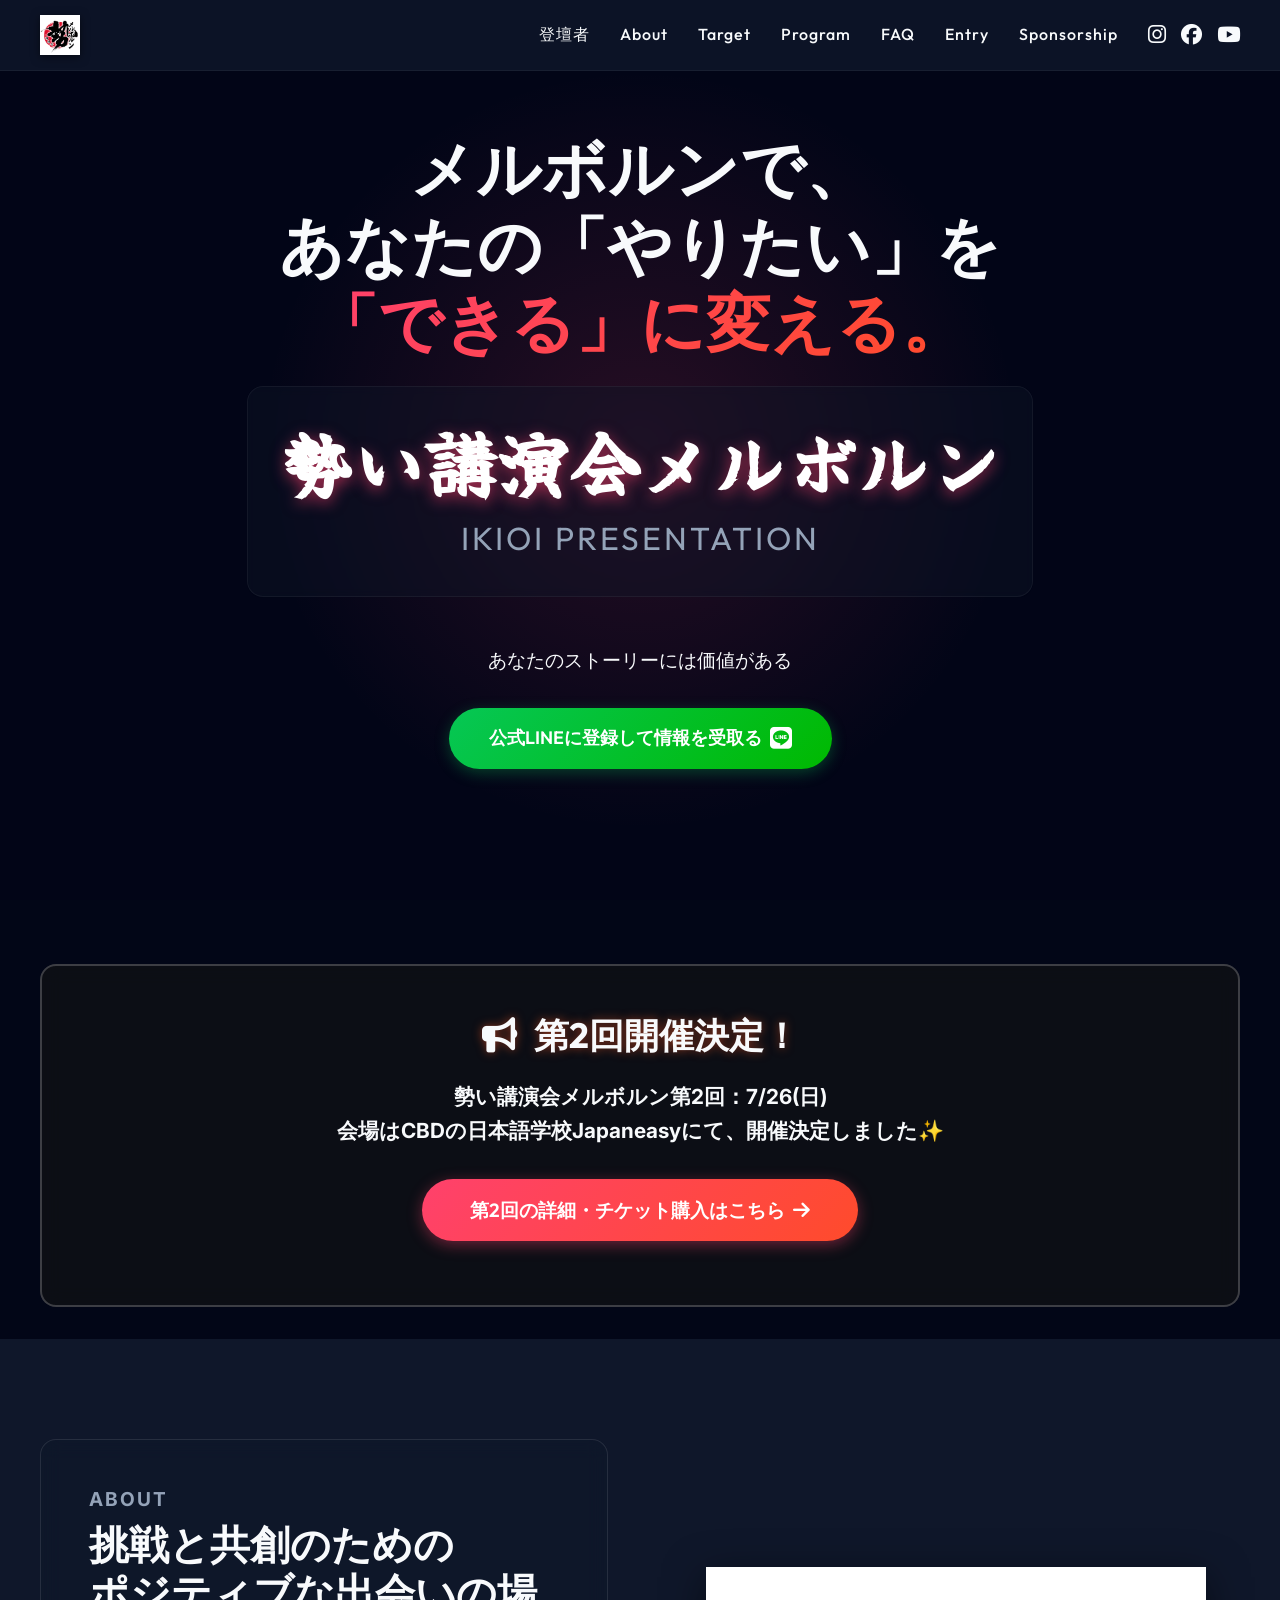
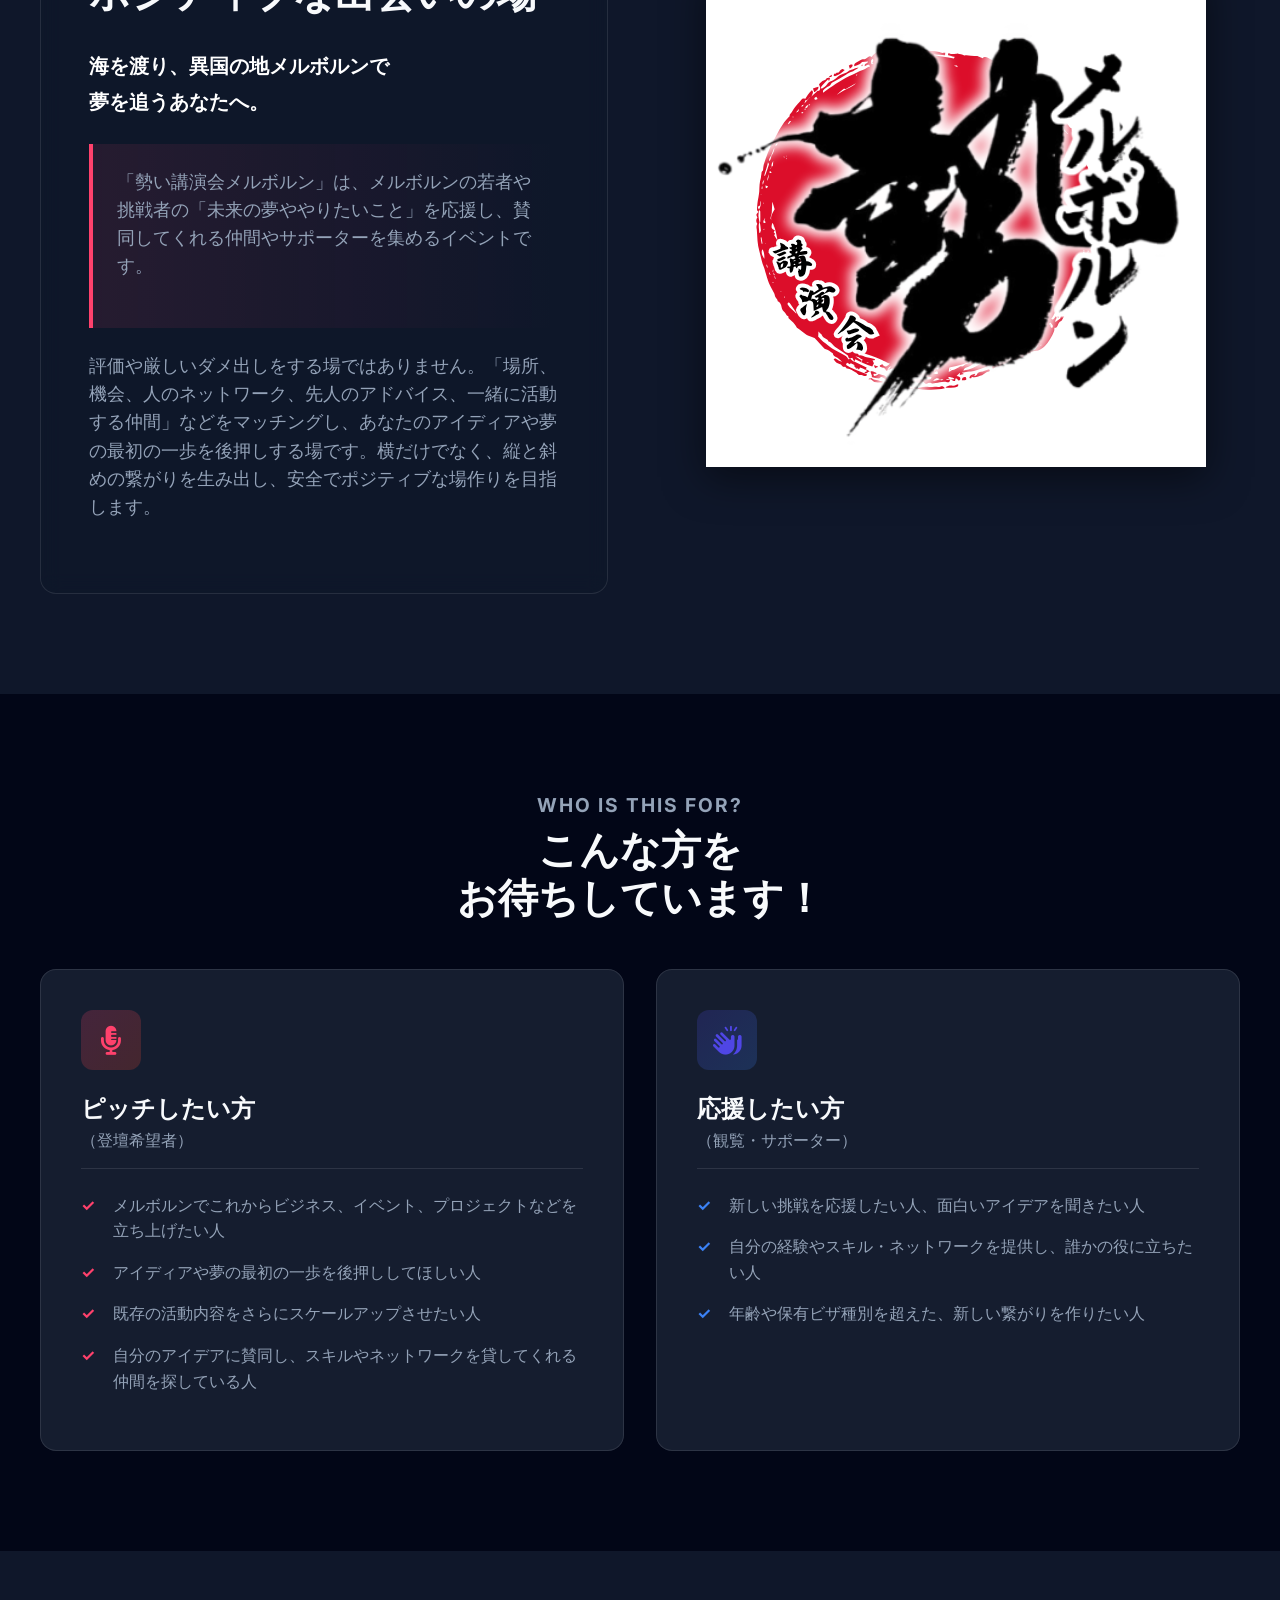
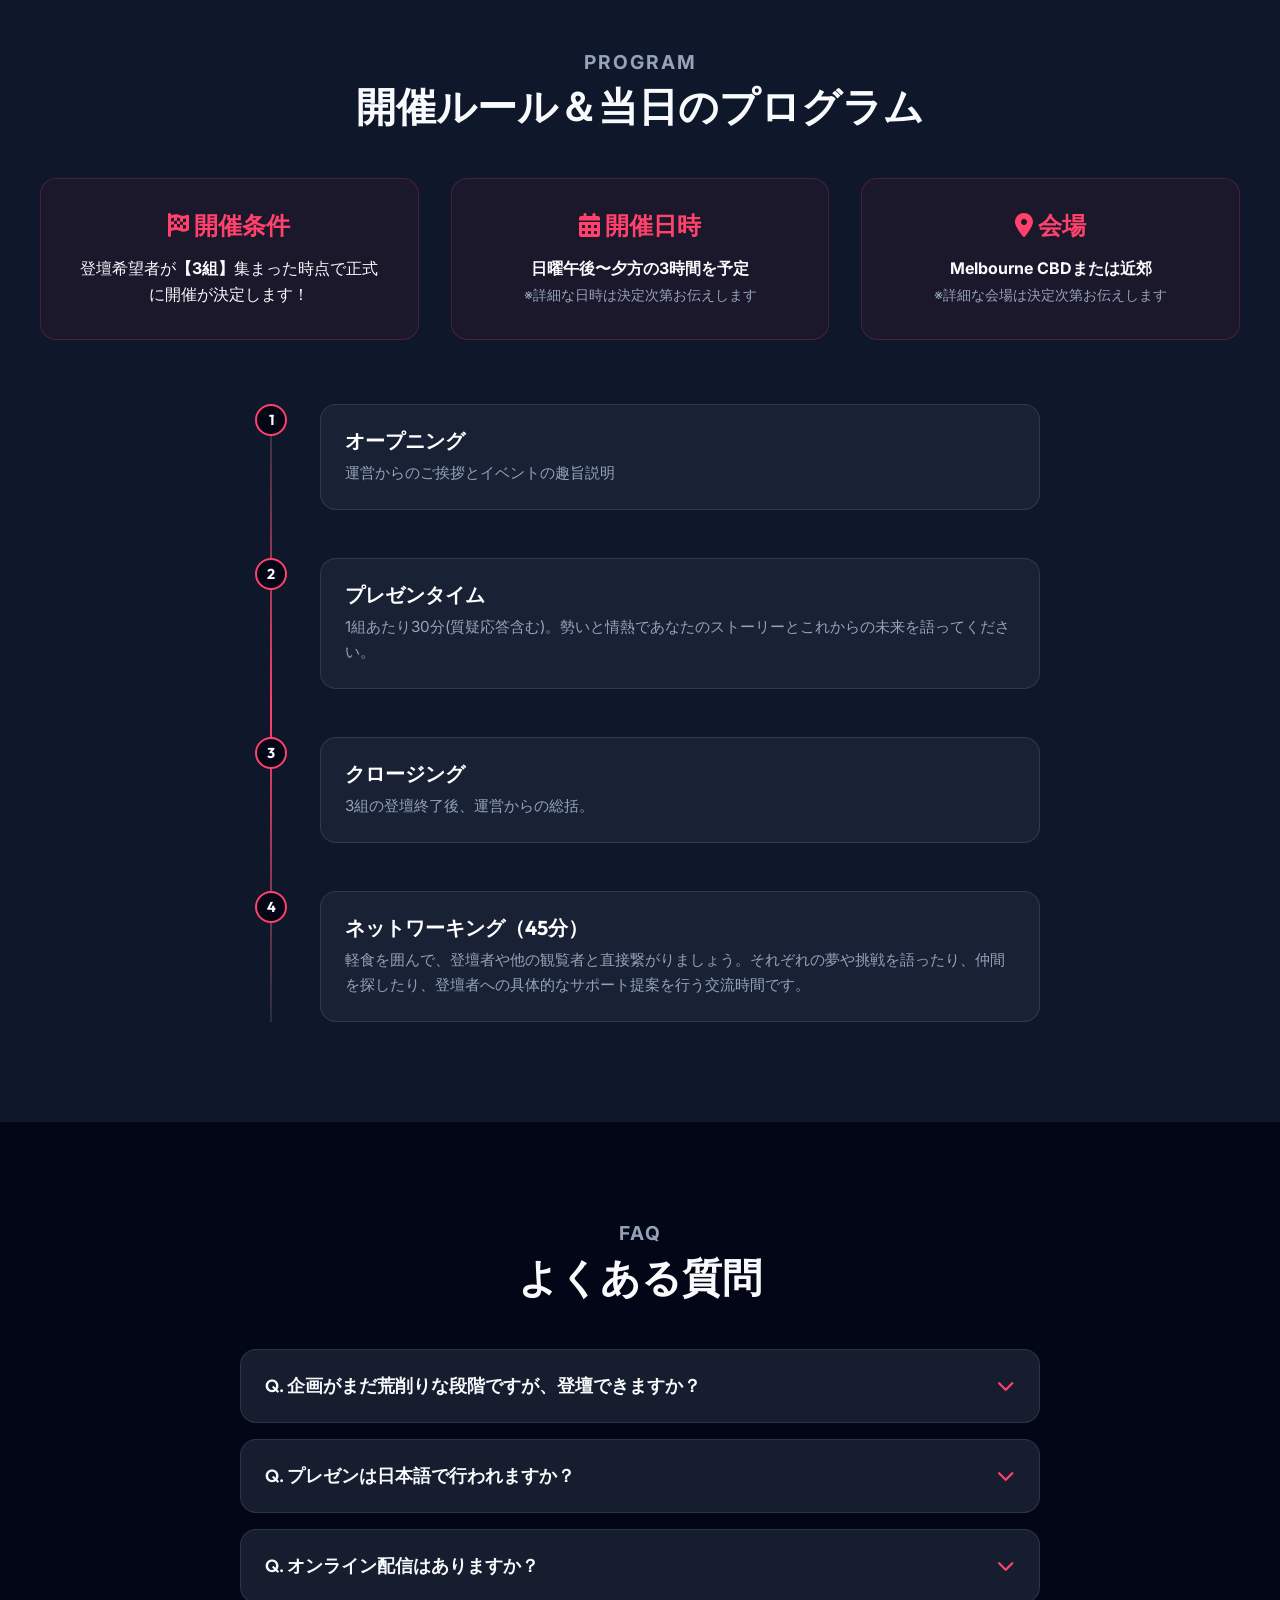
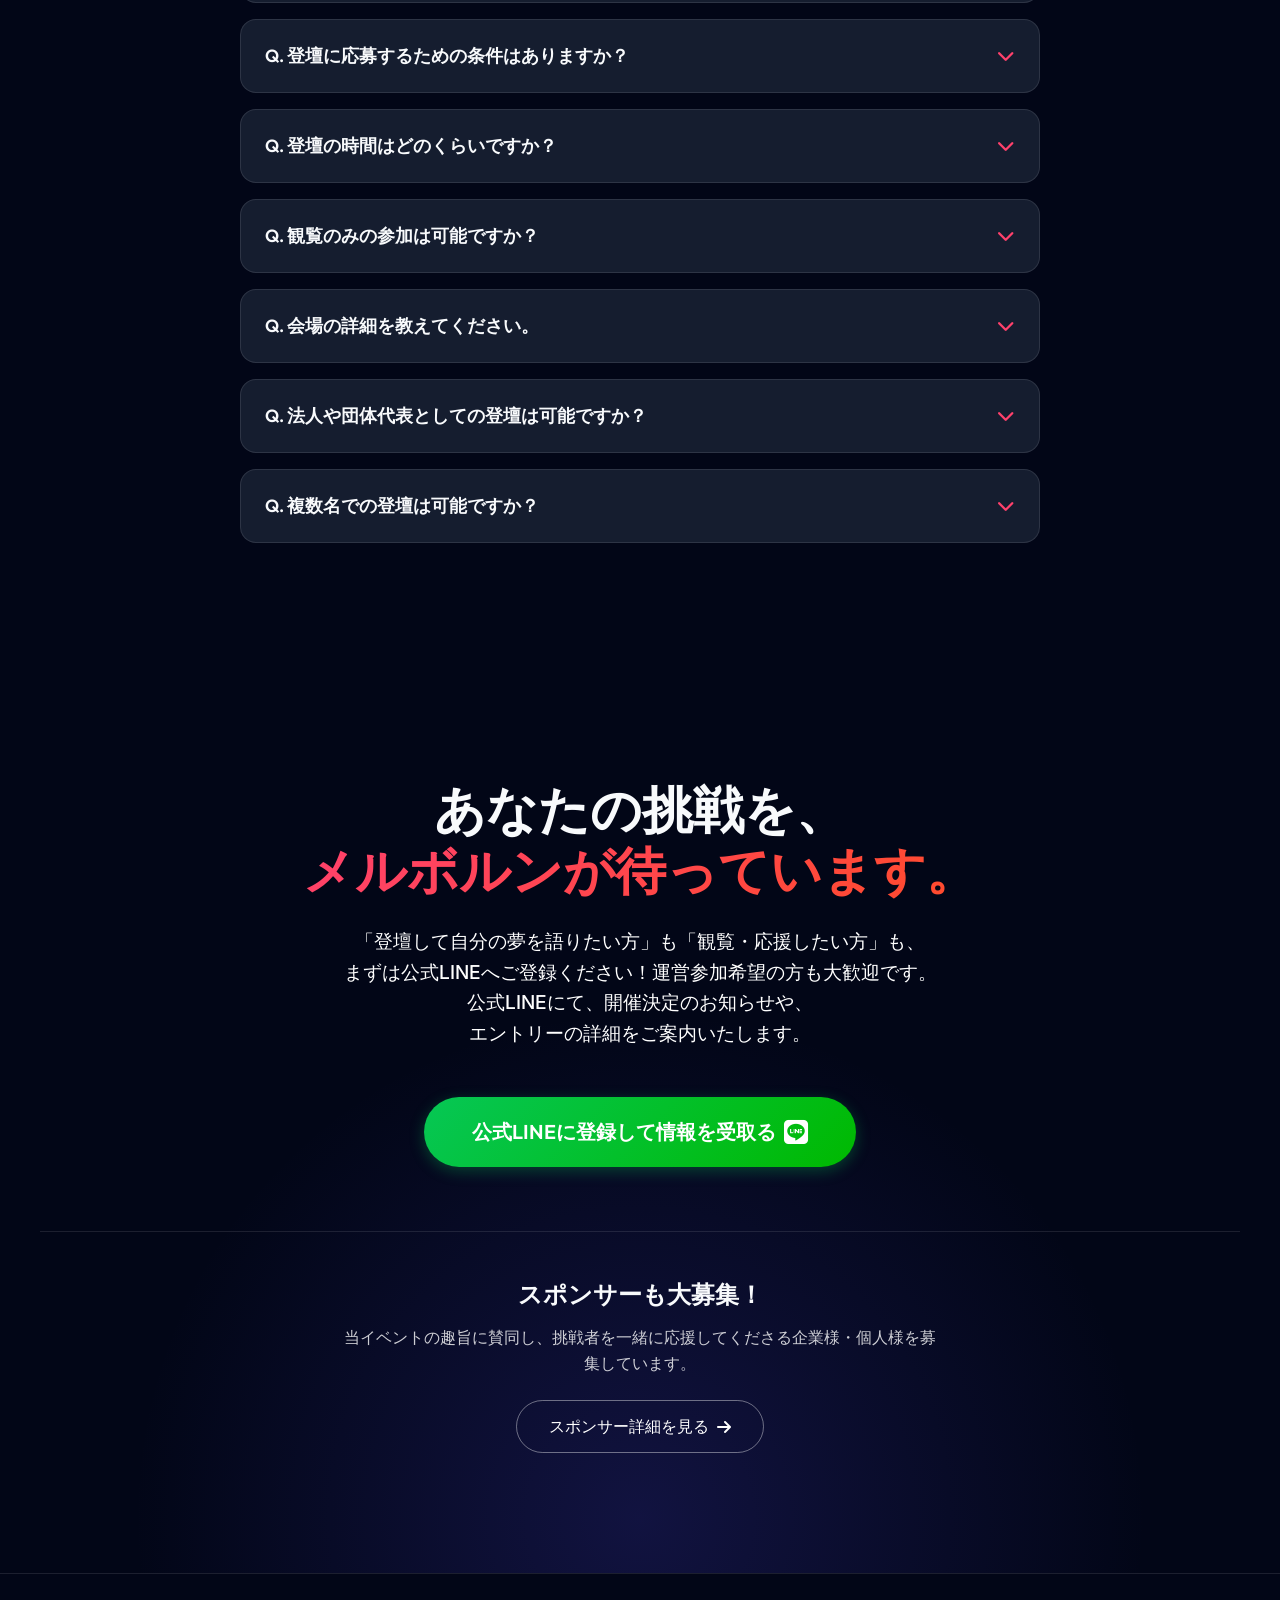
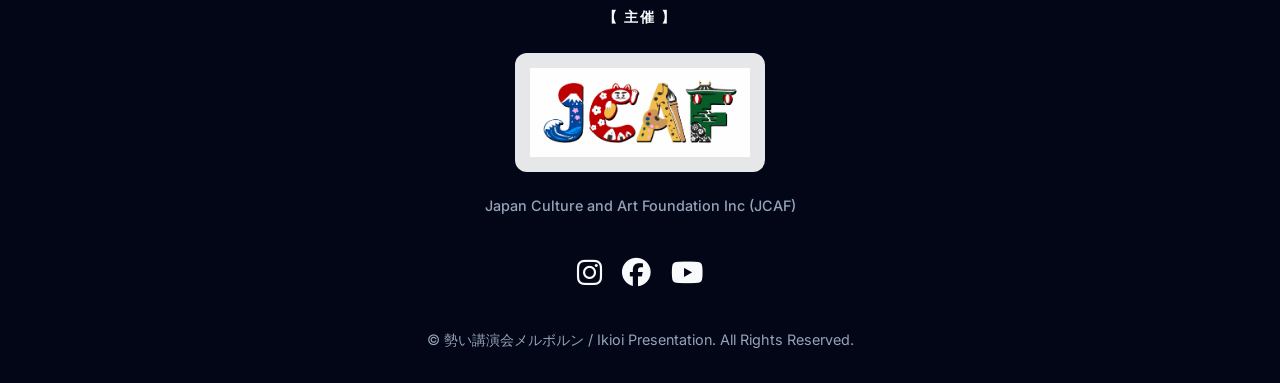
==== commit 92346e98: "第2回開催に向けた更新と登壇者紹介ページの追加" ====
--- a/index.html
+++ b/index.html
@@ -36,7 +36,7 @@
             </a>
             <div class="header-right">
                 <nav class="header-nav">
-                    <a href="event-vol1.html">第一回詳細</a>
+                    <a href="speakers.html">登壇者</a>
                     <a href="#about">About</a>
                     <a href="#target">Target</a>
                     <a href="#program">Program</a>
@@ -83,16 +83,16 @@
         <div class="container">
             <div class="glass-card reveal" style="border: 2px solid rgba(255, 255, 255, 0.2); background: rgba(20, 20, 20, 0.6); text-align: center; padding: 3rem 2rem;">
                 <h2 style="font-size: 2.2rem; color: var(--color-primary); margin-bottom: 1.5rem; font-family: var(--font-heading); text-shadow: 0 0 10px rgba(255, 87, 34, 0.5);">
-                    <i class="fa-solid fa-bullhorn" style="margin-right: 10px;"></i> 第一回開催決定！
+                    <i class="fa-solid fa-bullhorn" style="margin-right: 10px;"></i> 第2回開催決定！
                 </h2>
                 <p style="font-size: 1.3rem; font-weight: bold; margin-bottom: 2rem; line-height: 1.6;">
-                    勢い講演会メルボルン第１回：6/28(日)<br>
+                    勢い講演会メルボルン第2回：7/26(日)<br>
                     会場はCBDの日本語学校Japaneasyにて、開催決定しました✨️
                 </p>
 
                 <div style="margin-top: 2rem; margin-bottom: 1rem;">
-                    <a href="event-vol1.html" class="btn-primary" style="font-size: 1.2rem; padding: 1rem 3rem;">
-                        第一回の詳細・チケット購入はこちら <i class="fa-solid fa-arrow-right" style="margin-left: 8px;"></i>
+                    <a href="https://www.trybooking.com/events/landing/1611794" target="_blank" rel="noopener noreferrer" class="btn-primary" style="font-size: 1.2rem; padding: 1rem 3rem;">
+                        第2回の詳細・チケット購入はこちら <i class="fa-solid fa-arrow-right" style="margin-left: 8px;"></i>
                     </a>
                 </div>
             </div>
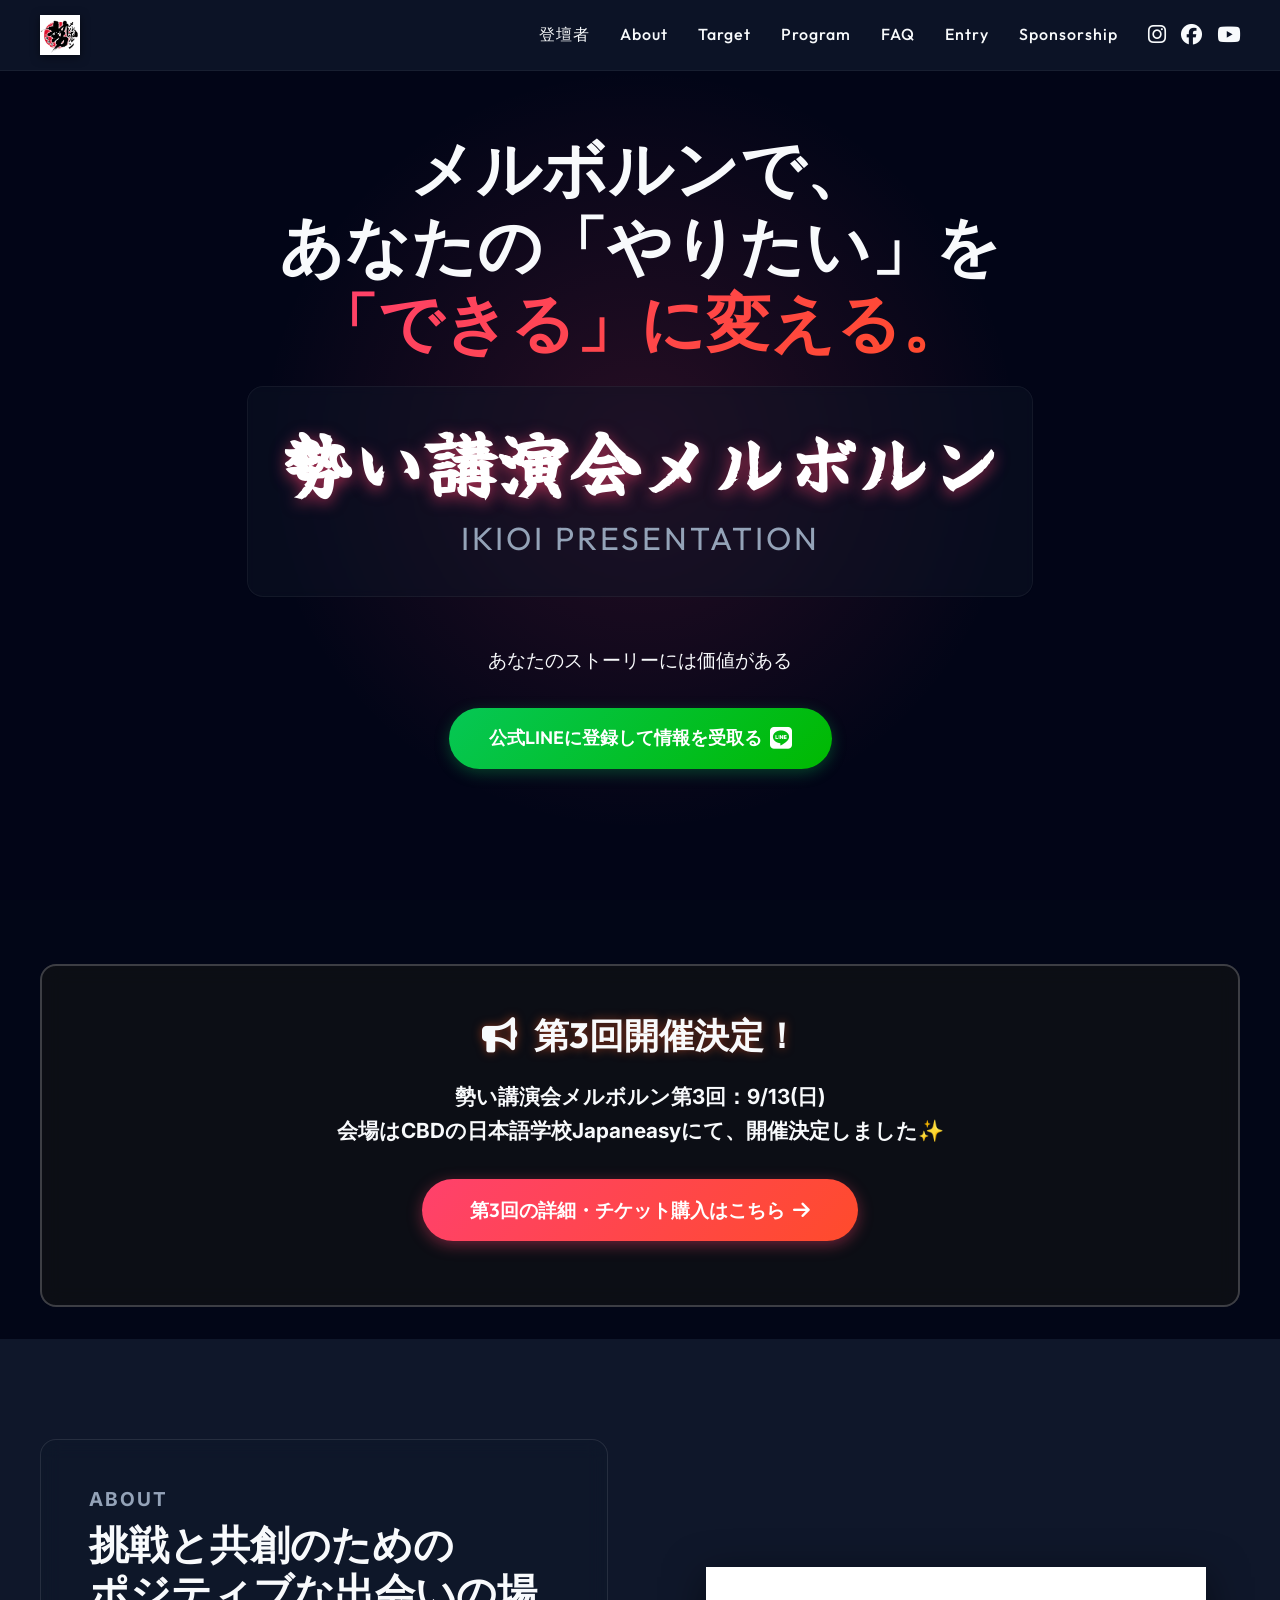
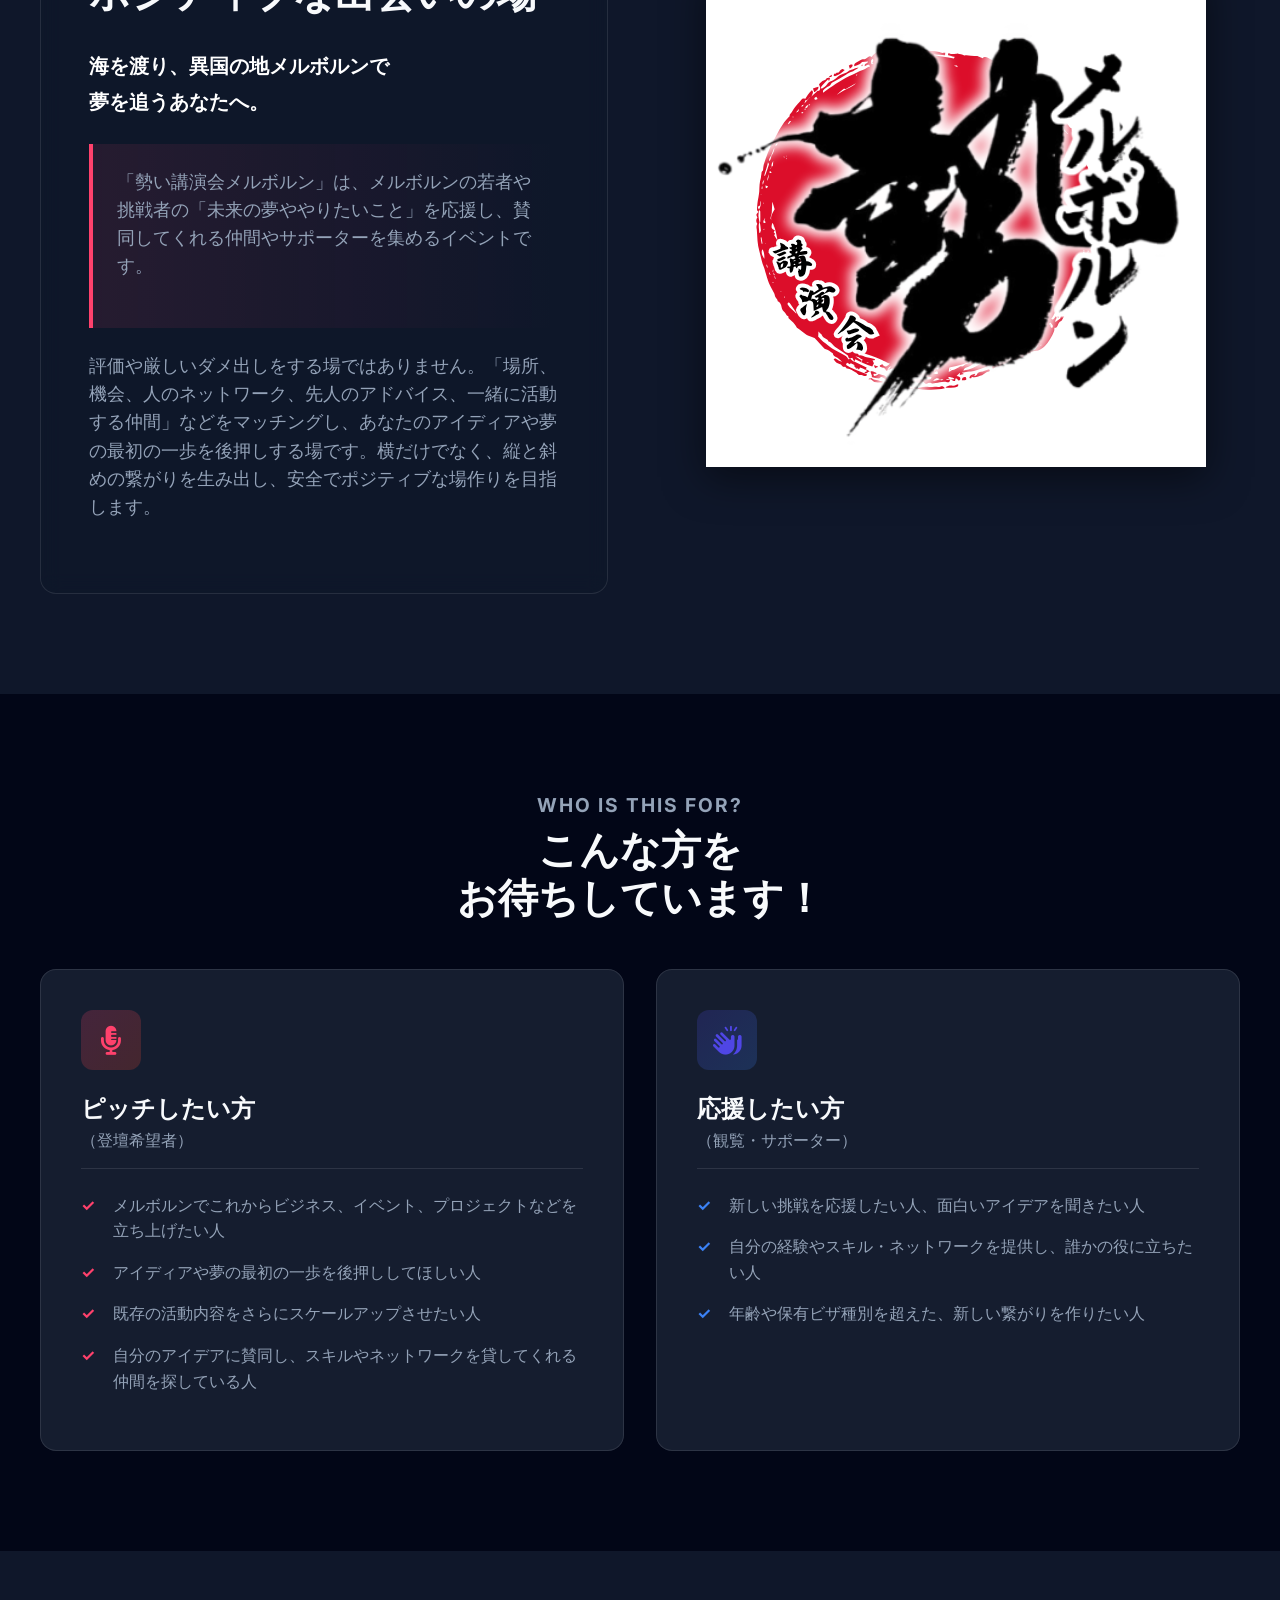
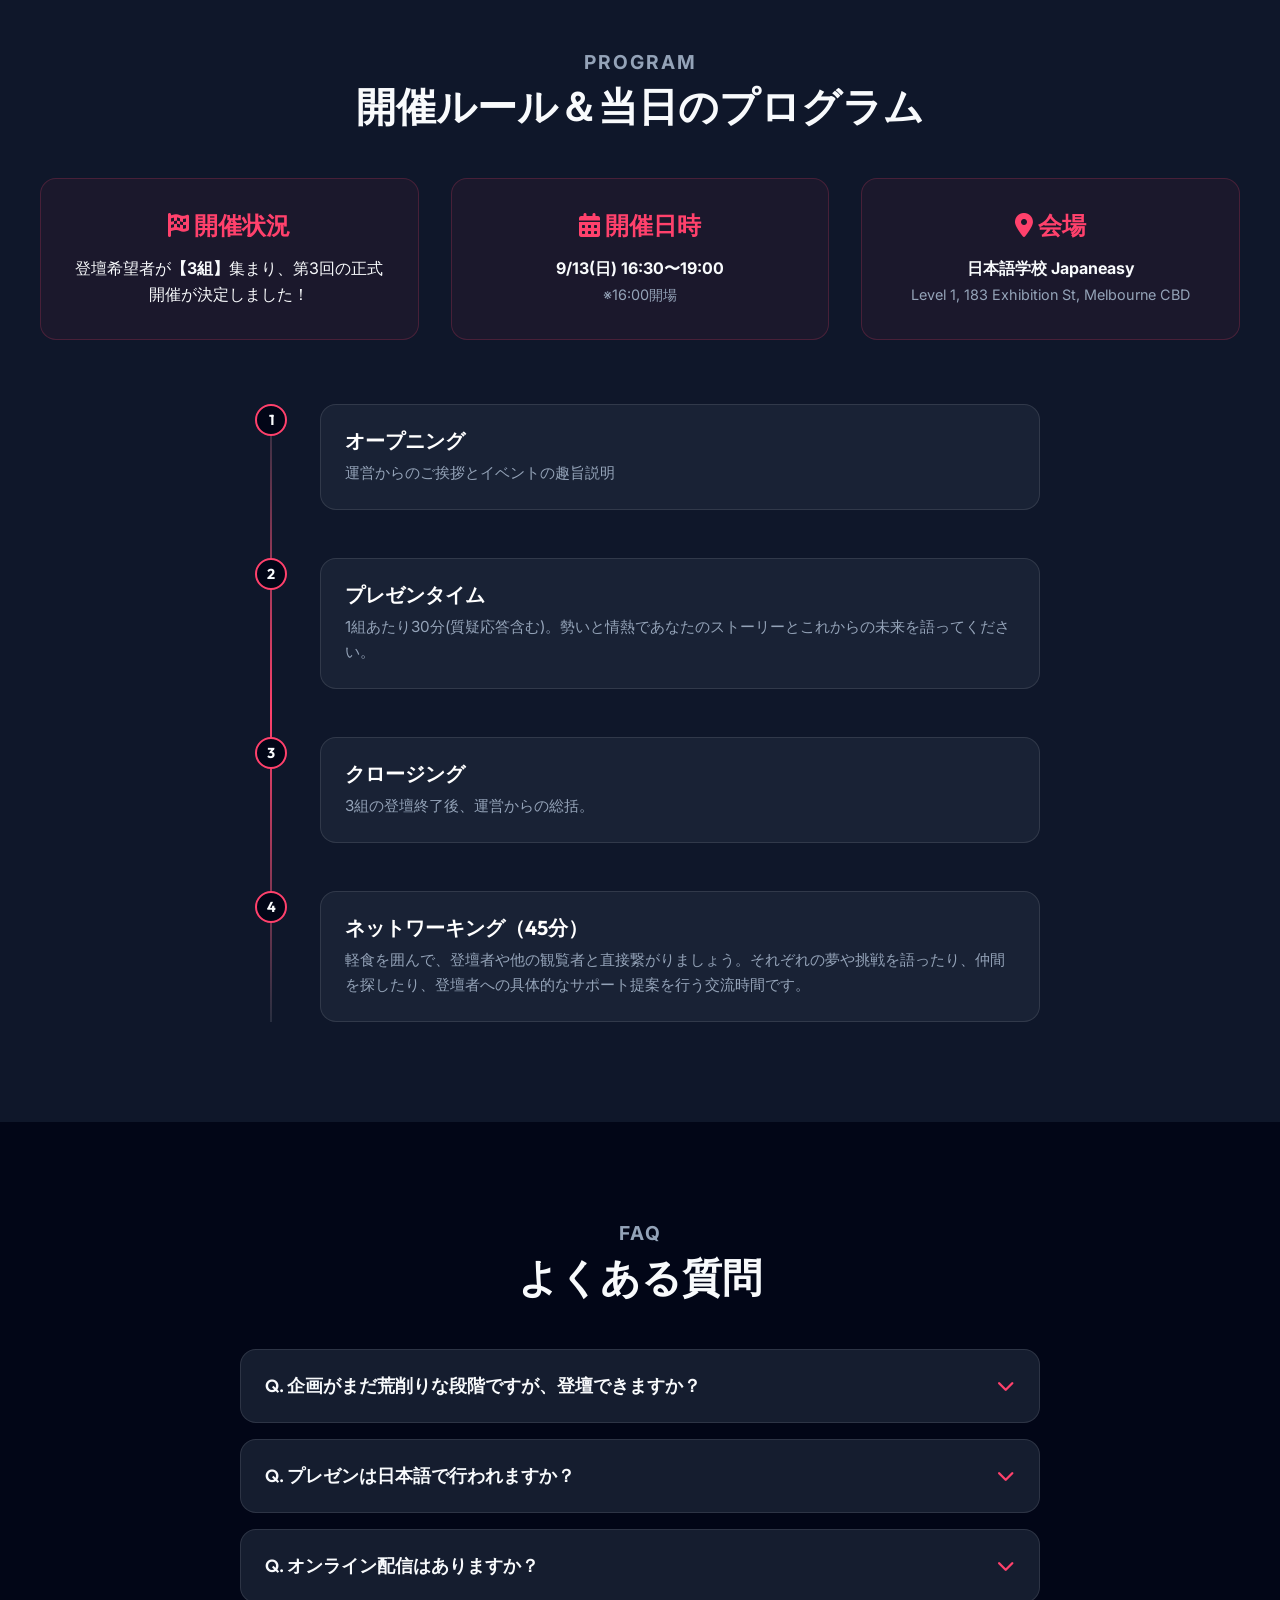
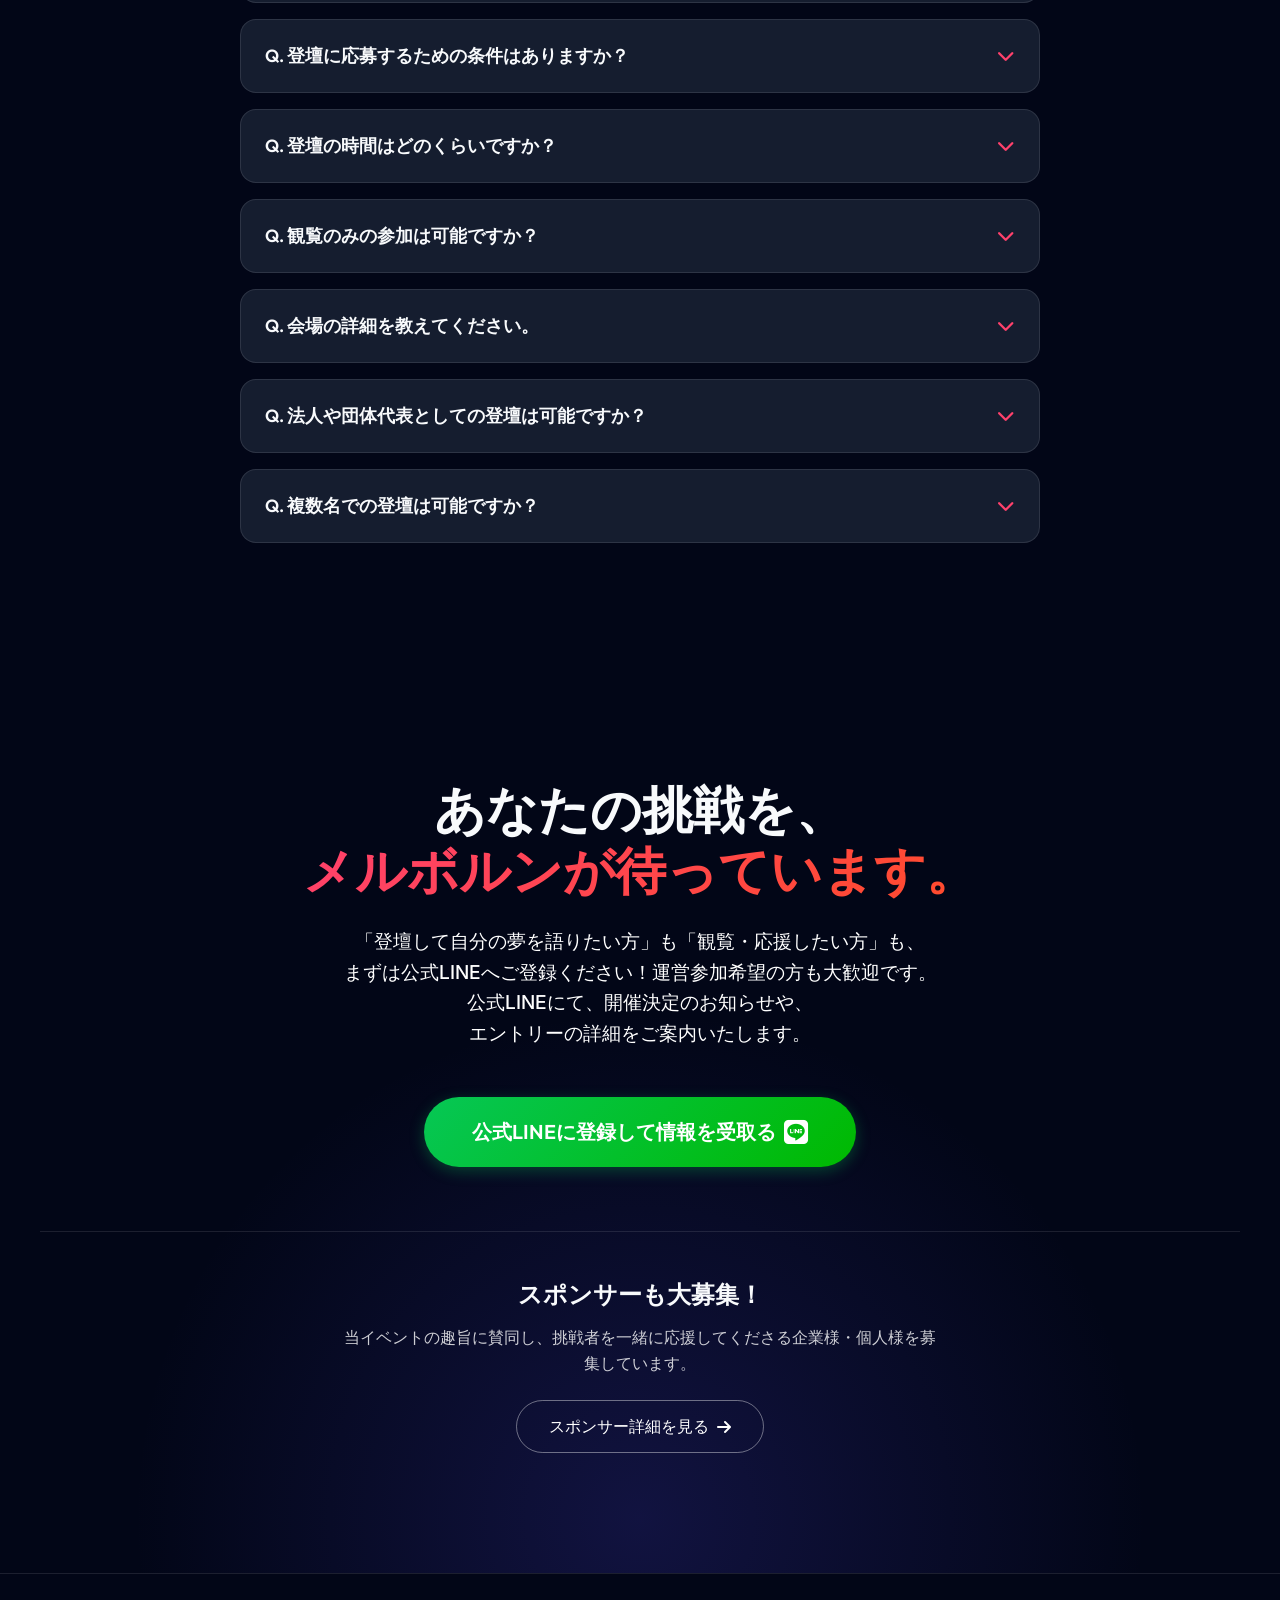
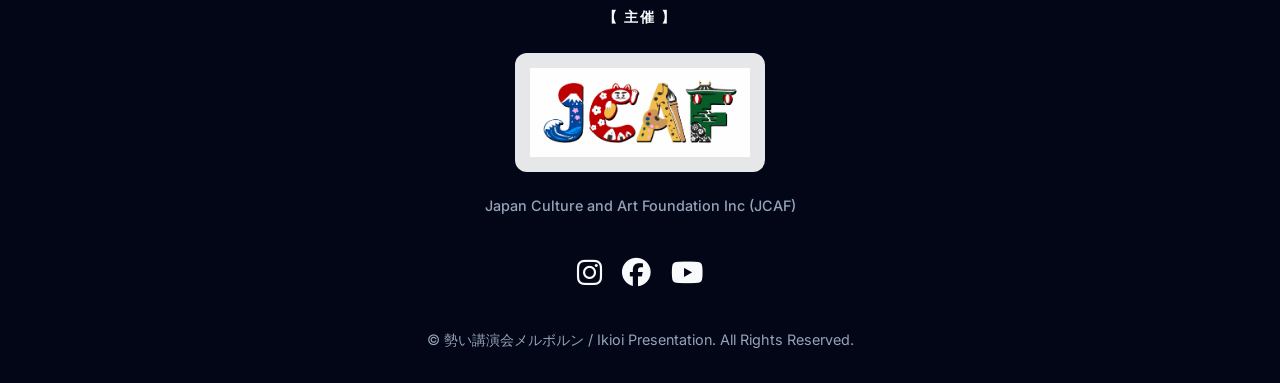
==== commit b73b69a0: "feat: 第3回開催決定情報の掲載 (9/13 Japaneasy, チケット購入URL更新, 登壇者追加)" ====
--- a/index.html
+++ b/index.html
@@ -1,6 +1,14 @@
 <!DOCTYPE html>
 <html lang="ja">
 <head>
+    <script>
+        // GitHub Pages から Vercel へのリダイレクト処理
+        if (window.location.hostname === 'polyyuki.github.io') {
+            var cleanPath = window.location.pathname.replace(/^\/IkioiMelbourne/, '').replace(/\.html$/, '');
+            cleanPath = (cleanPath === '/index' || cleanPath === '') ? '/' : cleanPath;
+            window.location.replace('https://ikioi-melbourne.vercel.app' + cleanPath + window.location.search);
+        }
+    </script>
     <meta charset="UTF-8">
     <meta name="viewport" content="width=device-width, initial-scale=1.0">
     <title>勢い講演会メルボルン / Ikioi Presentation</title>
@@ -35,7 +43,7 @@
                 <img src="logo.png" alt="勢い講演会メルボルン">
             </a>
             <div class="header-right">
-                <nav class="header-nav">
+                <nav class="header-nav" id="headerNav">
                     <a href="speakers.html">登壇者</a>
                     <a href="#about">About</a>
                     <a href="#target">Target</a>
@@ -49,6 +57,11 @@
                     <a href="https://www.facebook.com/ikioi.melbourne/" target="_blank" rel="noopener noreferrer" title="Facebook"><i class="fa-brands fa-facebook"></i></a>
                     <a href="https://www.youtube.com/@Ikioi.Melbourne" target="_blank" rel="noopener noreferrer" title="YouTube"><i class="fa-brands fa-youtube"></i></a>
                 </div>
+                <button class="menu-toggle" id="menuToggle" aria-label="メニューを開閉する">
+                    <span></span>
+                    <span></span>
+                    <span></span>
+                </button>
             </div>
         </div>
     </header>
@@ -83,16 +96,16 @@
         <div class="container">
             <div class="glass-card reveal" style="border: 2px solid rgba(255, 255, 255, 0.2); background: rgba(20, 20, 20, 0.6); text-align: center; padding: 3rem 2rem;">
                 <h2 style="font-size: 2.2rem; color: var(--color-primary); margin-bottom: 1.5rem; font-family: var(--font-heading); text-shadow: 0 0 10px rgba(255, 87, 34, 0.5);">
-                    <i class="fa-solid fa-bullhorn" style="margin-right: 10px;"></i> 第2回開催決定！
+                    <i class="fa-solid fa-bullhorn" style="margin-right: 10px;"></i> 第3回開催決定！
                 </h2>
                 <p style="font-size: 1.3rem; font-weight: bold; margin-bottom: 2rem; line-height: 1.6;">
-                    勢い講演会メルボルン第2回：7/26(日)<br>
+                    勢い講演会メルボルン第3回：9/13(日)<br>
                     会場はCBDの日本語学校Japaneasyにて、開催決定しました✨️
                 </p>
 
                 <div style="margin-top: 2rem; margin-bottom: 1rem;">
-                    <a href="https://www.trybooking.com/events/landing/1611794" target="_blank" rel="noopener noreferrer" class="btn-primary" style="font-size: 1.2rem; padding: 1rem 3rem;">
-                        第2回の詳細・チケット購入はこちら <i class="fa-solid fa-arrow-right" style="margin-left: 8px;"></i>
+                    <a href="https://www.trybooking.com/DOTBN" target="_blank" rel="noopener noreferrer" class="btn-primary" style="font-size: 1.2rem; padding: 1rem 3rem;">
+                        第3回の詳細・チケット購入はこちら <i class="fa-solid fa-arrow-right" style="margin-left: 8px;"></i>
                     </a>
                 </div>
             </div>
@@ -172,18 +185,18 @@
             
             <div class="rules-container">
                 <div class="rule-box reveal">
-                    <h3><i class="fa-solid fa-flag-checkered"></i> 開催条件</h3>
-                    <p>登壇希望者が<strong>【3組】</strong>集まった時点で正式に開催が決定します！</p>
+                    <h3><i class="fa-solid fa-flag-checkered"></i> 開催状況</h3>
+                    <p>登壇希望者が<strong>【3組】</strong>集まり、第3回の正式開催が決定しました！</p>
                 </div>
                 
                 <div class="rule-box reveal" style="transition-delay: 0.1s;">
                     <h3><i class="fa-solid fa-calendar-days"></i> 開催日時</h3>
-                    <p><strong>日曜午後〜夕方の3時間を予定</strong><br><span style="font-size: 0.9em; color: var(--text-muted);">※詳細な日時は決定次第お伝えします</span></p>
+                    <p><strong>9/13(日) 16:30〜19:00</strong><br><span style="font-size: 0.9em; color: var(--text-muted);">※16:00開場</span></p>
                 </div>
 
                 <div class="rule-box reveal" style="transition-delay: 0.2s;">
                     <h3><i class="fa-solid fa-location-dot"></i> 会場</h3>
-                    <p><strong>Melbourne CBDまたは近郊</strong><br><span style="font-size: 0.9em; color: var(--text-muted);">※詳細な会場は決定次第お伝えします</span></p>
+                    <p><strong>日本語学校 Japaneasy</strong><br><span style="font-size: 0.9em; color: var(--text-muted);">Level 1, 183 Exhibition St, Melbourne CBD</span></p>
                 </div>
             </div>
             
@@ -304,14 +317,14 @@
                     </div>
                 </div>
 
-                <div class="faq-item reveal" style="transition-delay: 0.4s;">
+                <div class="faq-item reveal" style="transition-delay: 0.2s;">
                     <button class="faq-question">
                         Q. 会場の詳細を教えてください。
                         <i class="fa-solid fa-chevron-down faq-icon"></i>
                     </button>
                     <div class="faq-answer">
                         <div class="faq-answer-inner">
-                            A. メルボルンCBD（中心部）またはその近郊の会場を予定しています。確定次第、公式LINEにてご案内いたします。
+                            A. 第3回は、メルボルンCBDにある日本語学校「Japaneasy」（Level 1, 183 Exhibition Street, Melbourne VIC 3000）にて開催いたします。
                         </div>
                     </div>
                 </div>
--- a/style.css
+++ b/style.css
@@ -824,10 +824,71 @@
   transform: translateY(0);
 }
 
+/* ========== MENU TOGGLE (HAMBURGER) ========== */
+.menu-toggle {
+  display: none;
+  flex-direction: column;
+  justify-content: space-between;
+  width: 25px;
+  height: 18px;
+  background: transparent;
+  border: none;
+  cursor: pointer;
+  z-index: 1001;
+  padding: 0;
+}
+
+.menu-toggle span {
+  display: block;
+  width: 100%;
+  height: 2px;
+  background-color: var(--text-main);
+  border-radius: 2px;
+  transition: var(--transition);
+  transform-origin: left center;
+}
+
+/* Open animation */
+.menu-toggle.open span:nth-child(1) {
+  transform: rotate(45deg) translate(2px, -1px);
+}
+
+.menu-toggle.open span:nth-child(2) {
+  width: 0%;
+  opacity: 0;
+}
+
+.menu-toggle.open span:nth-child(3) {
+  transform: rotate(-45deg) translate(2px, 1px);
+}
+
 /* ========== MEDIA QUERIES ========== */
 @media (max-width: 768px) {
+  .menu-toggle {
+    display: flex; /* スマホでハンバーガーボタン表示 */
+  }
+
   .header-nav {
-    display: none; /* スマホではメニュー項目を隠し、SNSアイコンのみ表示 */
+    display: flex;
+    position: fixed;
+    top: 0;
+    right: -100%; /* 初期状態は画面外 */
+    width: 260px;
+    height: 100vh;
+    background: rgba(15, 23, 42, 0.98);
+    backdrop-filter: blur(15px);
+    -webkit-backdrop-filter: blur(15px);
+    border-left: 1px solid rgba(255, 255, 255, 0.1);
+    flex-direction: column;
+    padding: 100px 40px;
+    gap: 25px;
+    transition: var(--transition);
+    z-index: 1000;
+  }
+
+  .header-nav.open {
+    right: 0; /* ドロワーを開く */
+    box-shadow: -10px 0 30px rgba(0, 0, 0, 0.5);
   }
   
   .social-links {
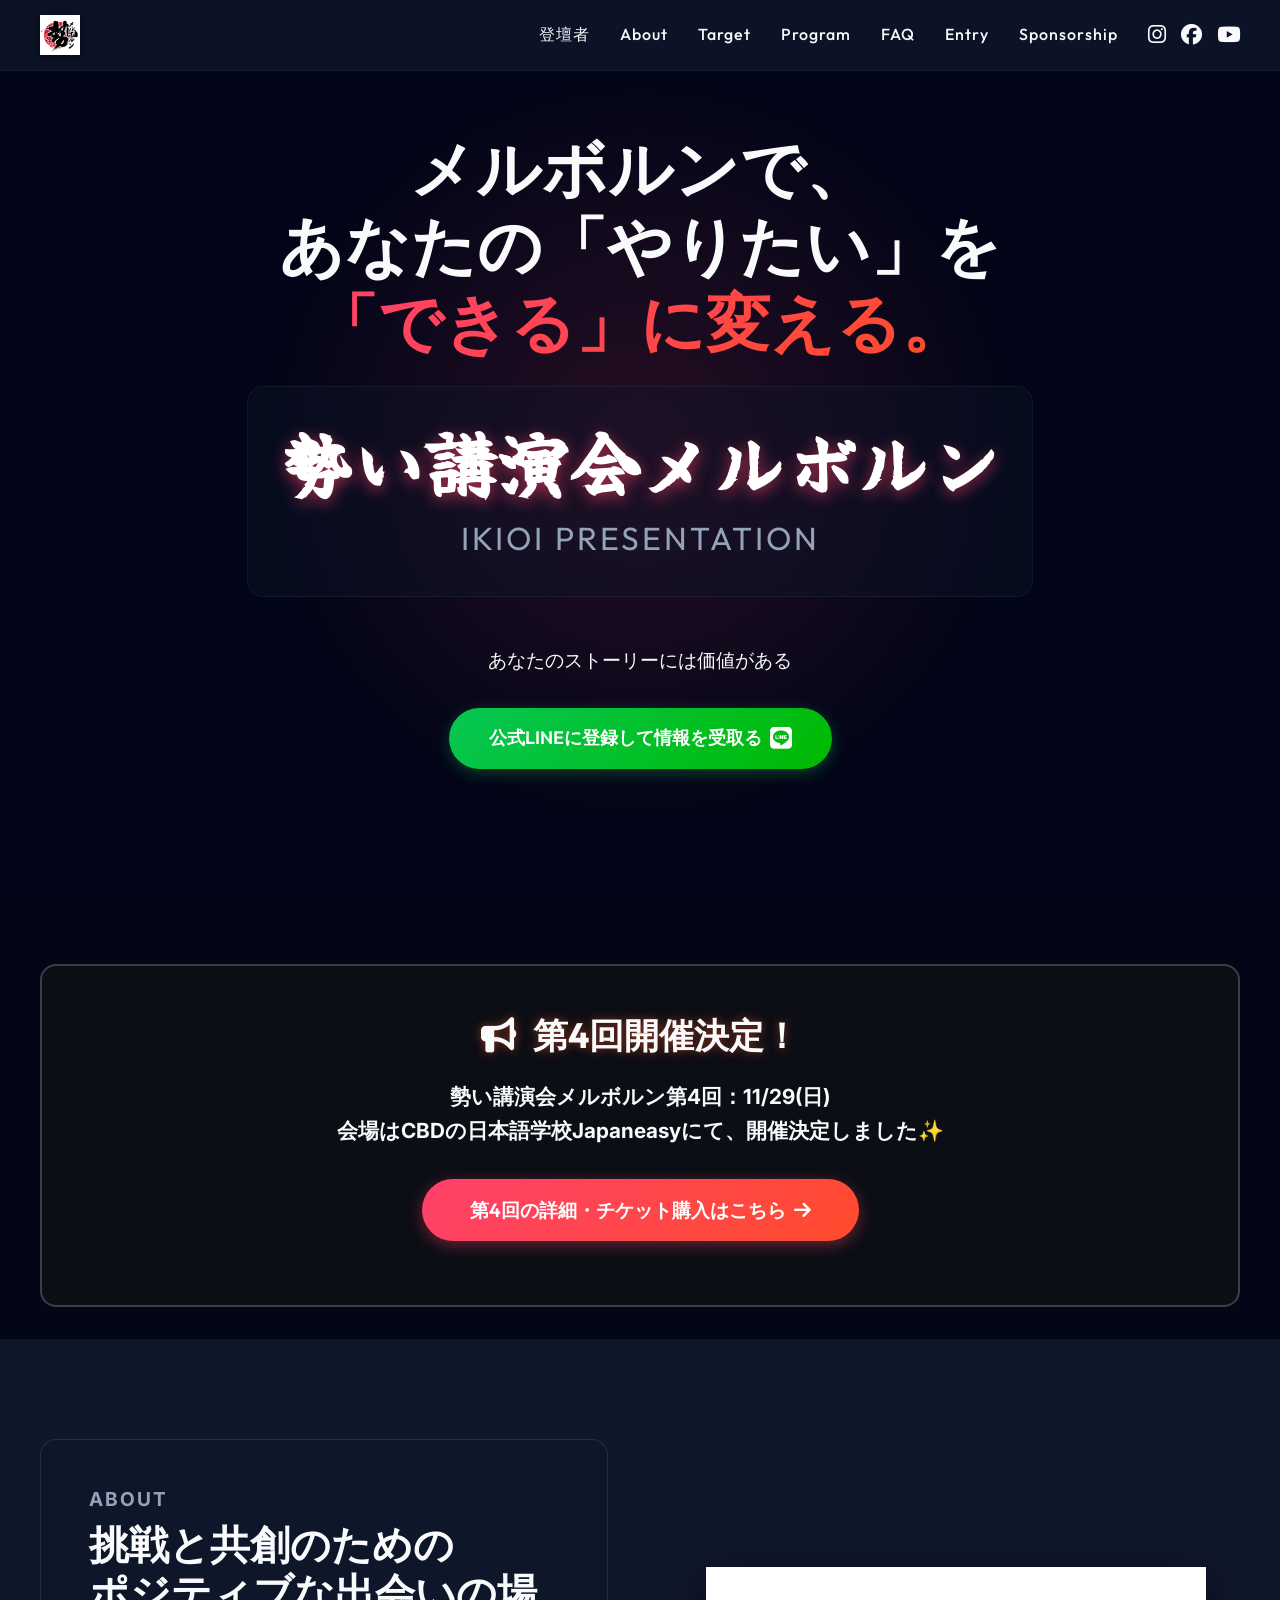
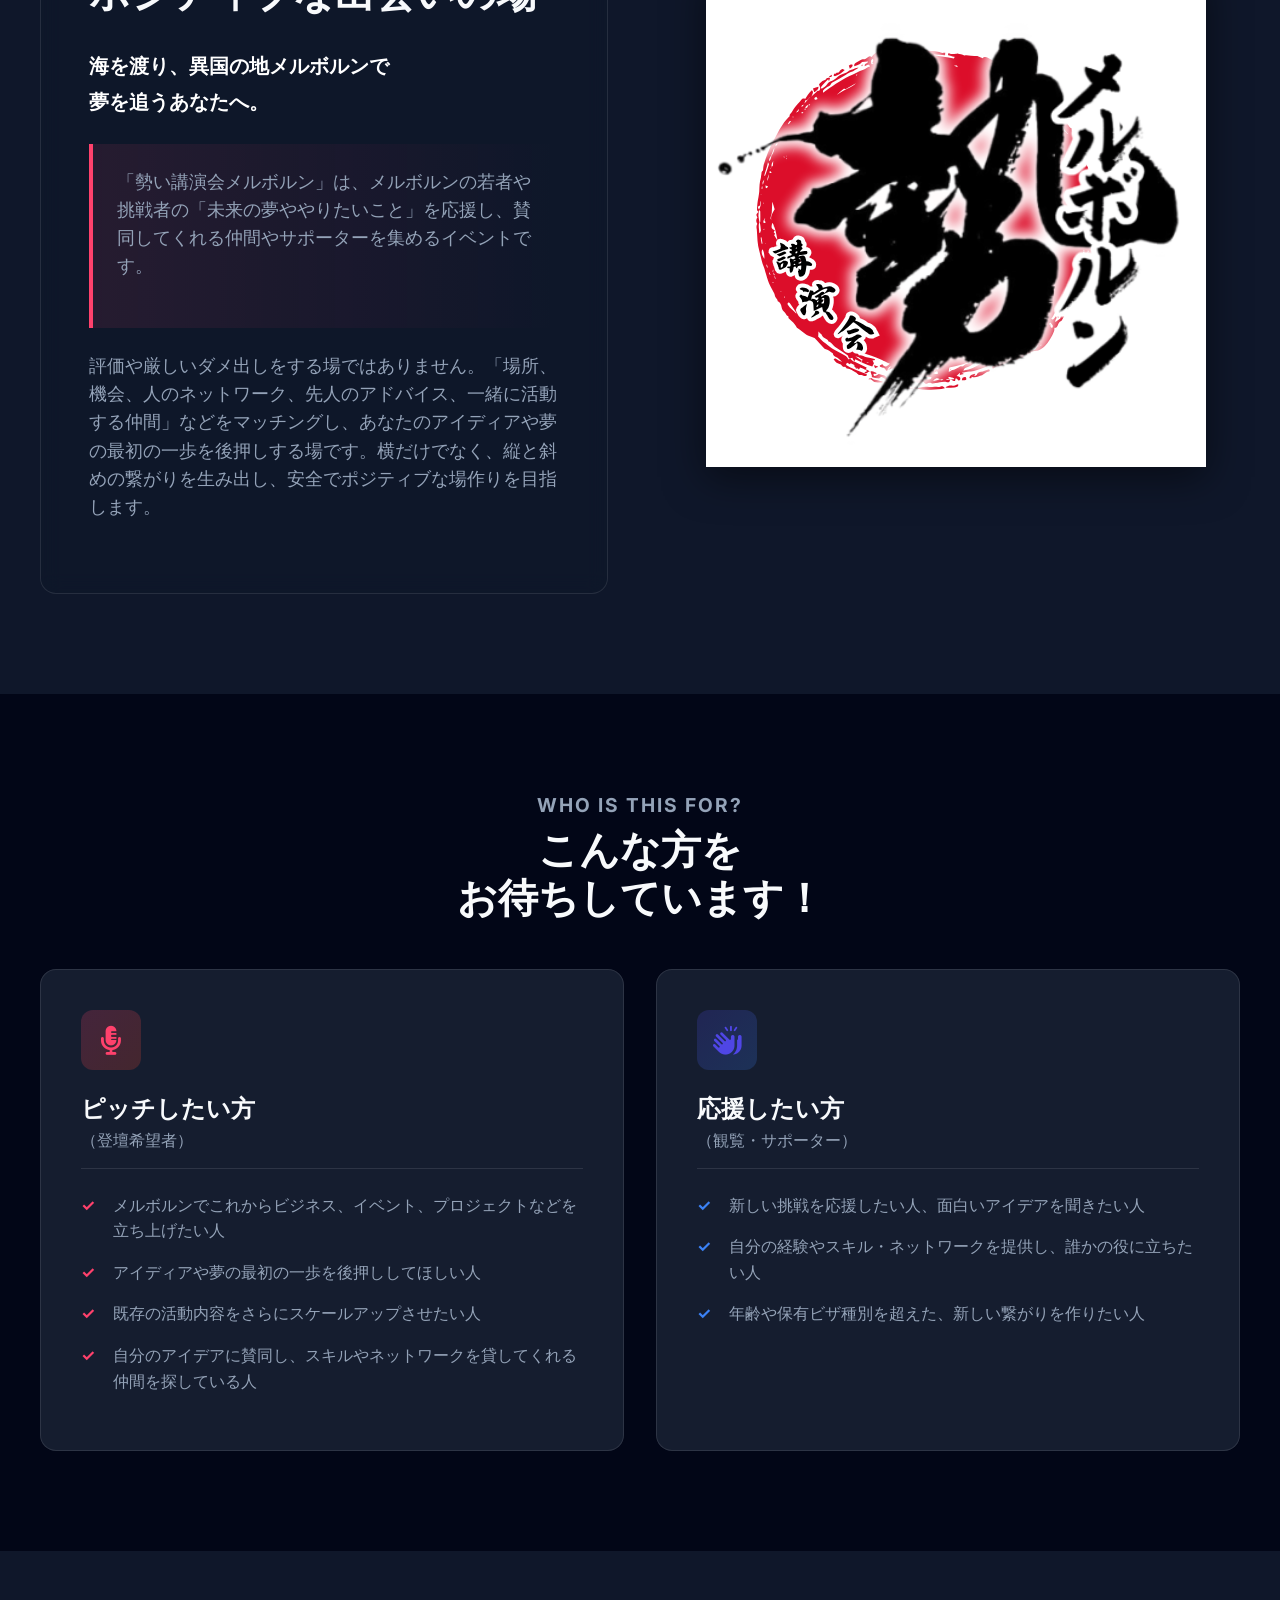
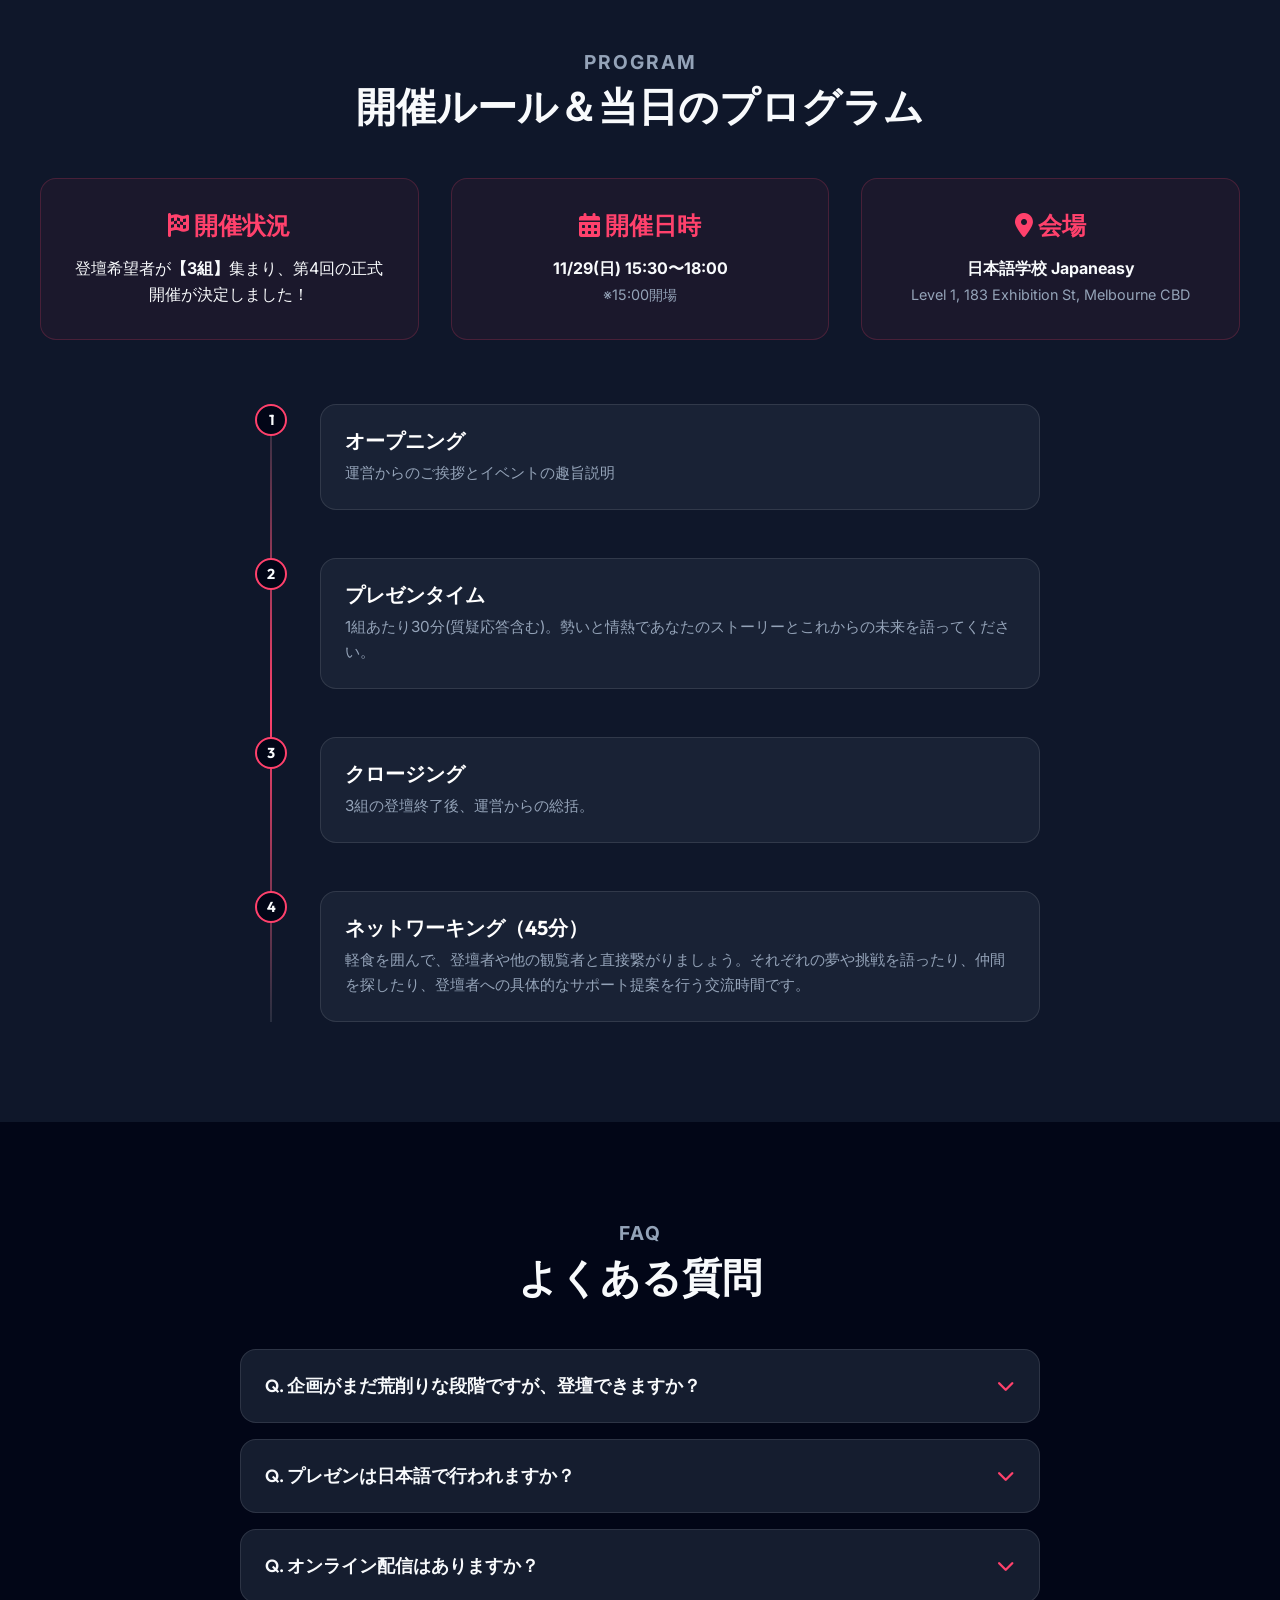
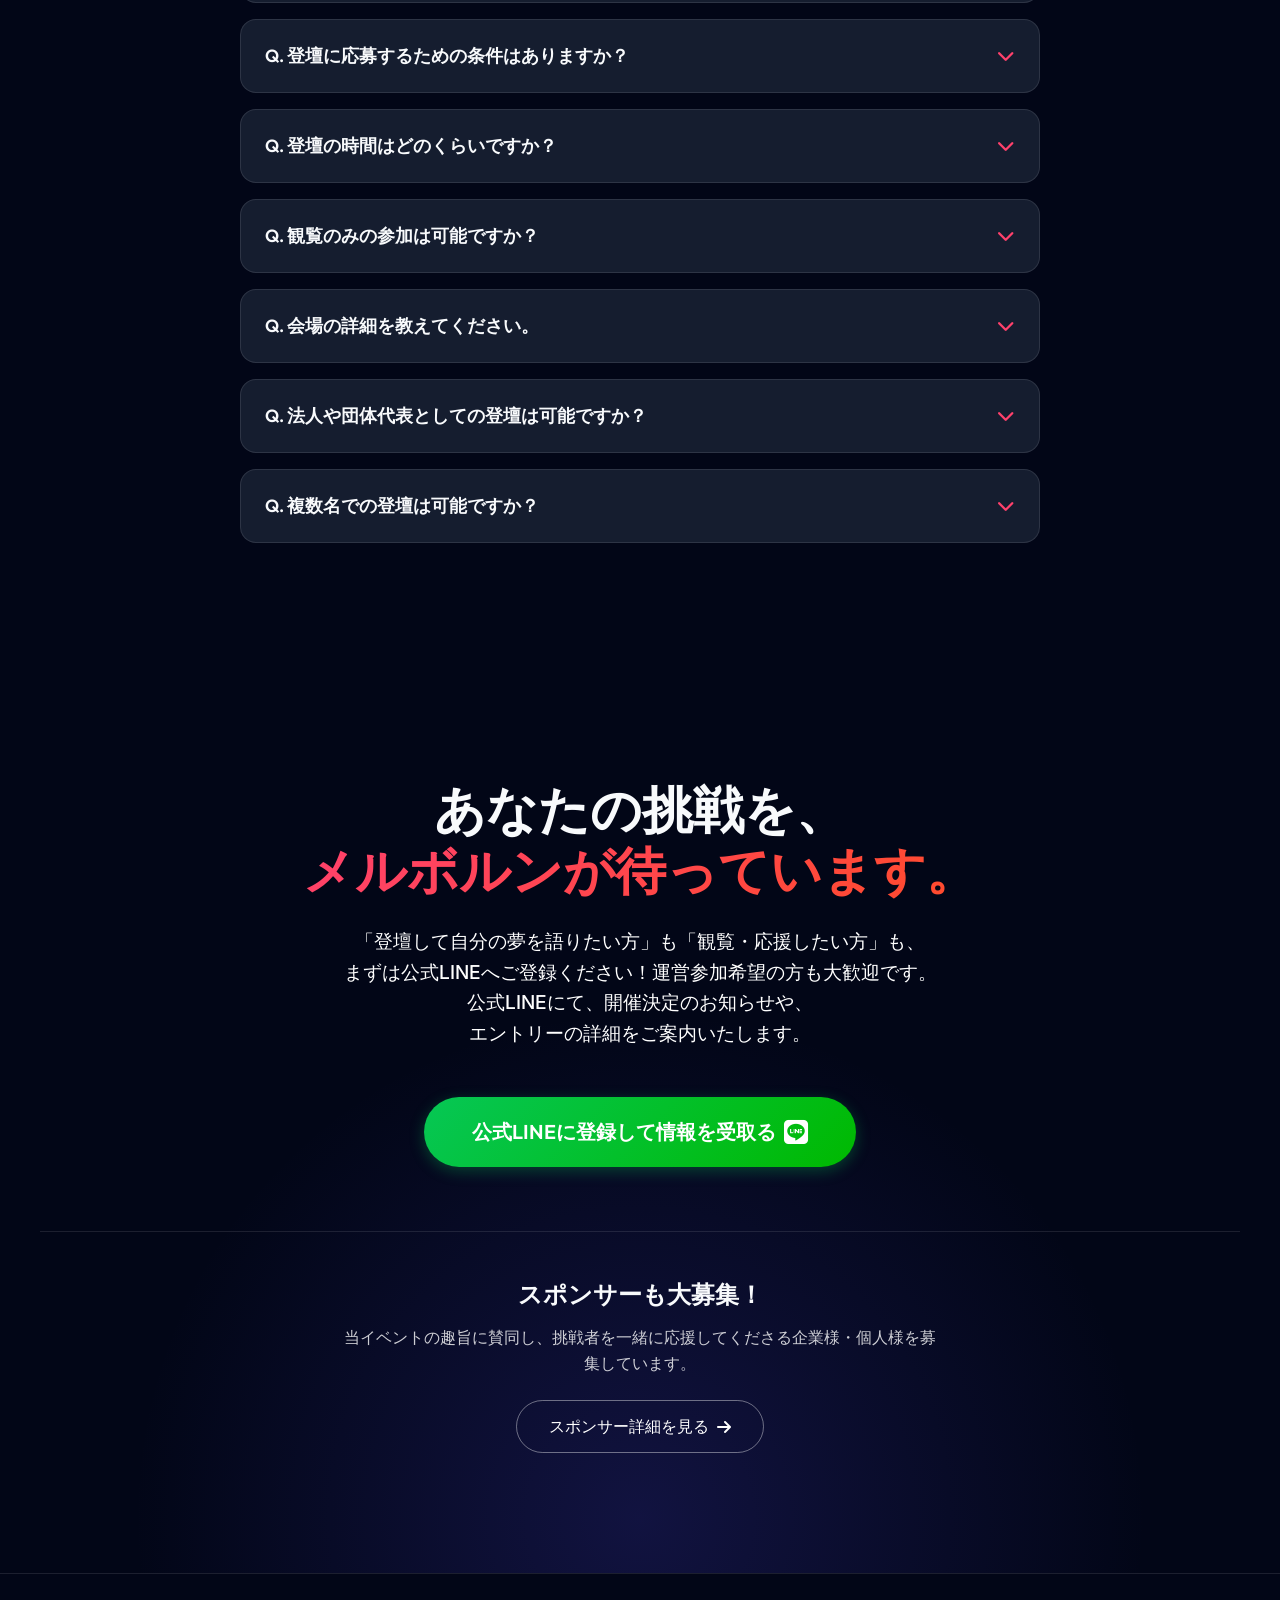
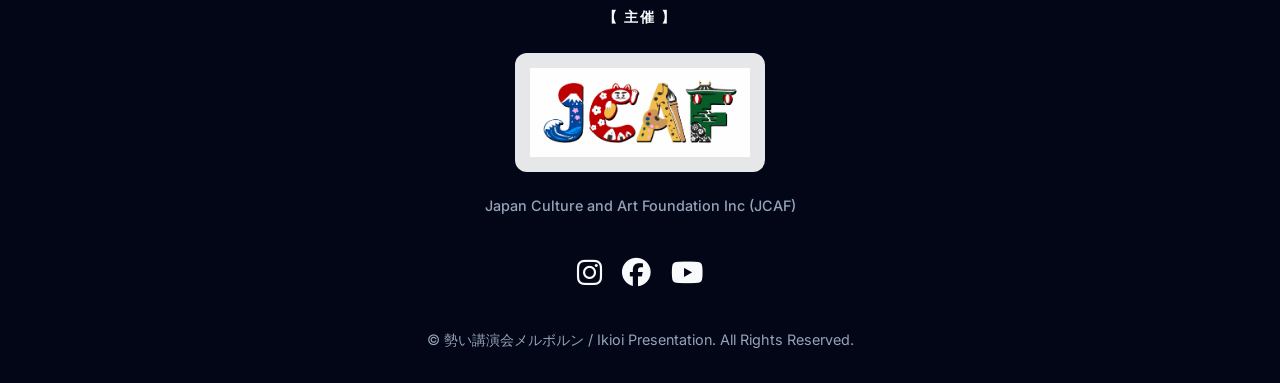
==== commit 1dcb78d7: "feat: 第4回開催決定情報の掲載 (11/29 Japaneasy, チケット購入URL更新, 登壇予定者追加)" ====
--- a/index.html
+++ b/index.html
@@ -96,16 +96,16 @@
         <div class="container">
             <div class="glass-card reveal" style="border: 2px solid rgba(255, 255, 255, 0.2); background: rgba(20, 20, 20, 0.6); text-align: center; padding: 3rem 2rem;">
                 <h2 style="font-size: 2.2rem; color: var(--color-primary); margin-bottom: 1.5rem; font-family: var(--font-heading); text-shadow: 0 0 10px rgba(255, 87, 34, 0.5);">
-                    <i class="fa-solid fa-bullhorn" style="margin-right: 10px;"></i> 第3回開催決定！
+                    <i class="fa-solid fa-bullhorn" style="margin-right: 10px;"></i> 第4回開催決定！
                 </h2>
                 <p style="font-size: 1.3rem; font-weight: bold; margin-bottom: 2rem; line-height: 1.6;">
-                    勢い講演会メルボルン第3回：9/13(日)<br>
+                    勢い講演会メルボルン第4回：11/29(日)<br>
                     会場はCBDの日本語学校Japaneasyにて、開催決定しました✨️
                 </p>
 
                 <div style="margin-top: 2rem; margin-bottom: 1rem;">
-                    <a href="https://www.trybooking.com/DOTBN" target="_blank" rel="noopener noreferrer" class="btn-primary" style="font-size: 1.2rem; padding: 1rem 3rem;">
-                        第3回の詳細・チケット購入はこちら <i class="fa-solid fa-arrow-right" style="margin-left: 8px;"></i>
+                    <a href="https://www.trybooking.com/DQWKX" target="_blank" rel="noopener noreferrer" class="btn-primary" style="font-size: 1.2rem; padding: 1rem 3rem;">
+                        第4回の詳細・チケット購入はこちら <i class="fa-solid fa-arrow-right" style="margin-left: 8px;"></i>
                     </a>
                 </div>
             </div>
@@ -186,12 +186,12 @@
             <div class="rules-container">
                 <div class="rule-box reveal">
                     <h3><i class="fa-solid fa-flag-checkered"></i> 開催状況</h3>
-                    <p>登壇希望者が<strong>【3組】</strong>集まり、第3回の正式開催が決定しました！</p>
+                    <p>登壇希望者が<strong>【3組】</strong>集まり、第4回の正式開催が決定しました！</p>
                 </div>
                 
                 <div class="rule-box reveal" style="transition-delay: 0.1s;">
                     <h3><i class="fa-solid fa-calendar-days"></i> 開催日時</h3>
-                    <p><strong>9/13(日) 16:30〜19:00</strong><br><span style="font-size: 0.9em; color: var(--text-muted);">※16:00開場</span></p>
+                    <p><strong>11/29(日) 15:30〜18:00</strong><br><span style="font-size: 0.9em; color: var(--text-muted);">※15:00開場</span></p>
                 </div>
 
                 <div class="rule-box reveal" style="transition-delay: 0.2s;">
@@ -324,7 +324,7 @@
                     </button>
                     <div class="faq-answer">
                         <div class="faq-answer-inner">
-                            A. 第3回は、メルボルンCBDにある日本語学校「Japaneasy」（Level 1, 183 Exhibition Street, Melbourne VIC 3000）にて開催いたします。
+                            A. 第4回は、メルボルンCBDにある日本語学校「Japaneasy」（Level 1, 183 Exhibition Street, Melbourne VIC 3000）にて開催いたします。
                         </div>
                     </div>
                 </div>
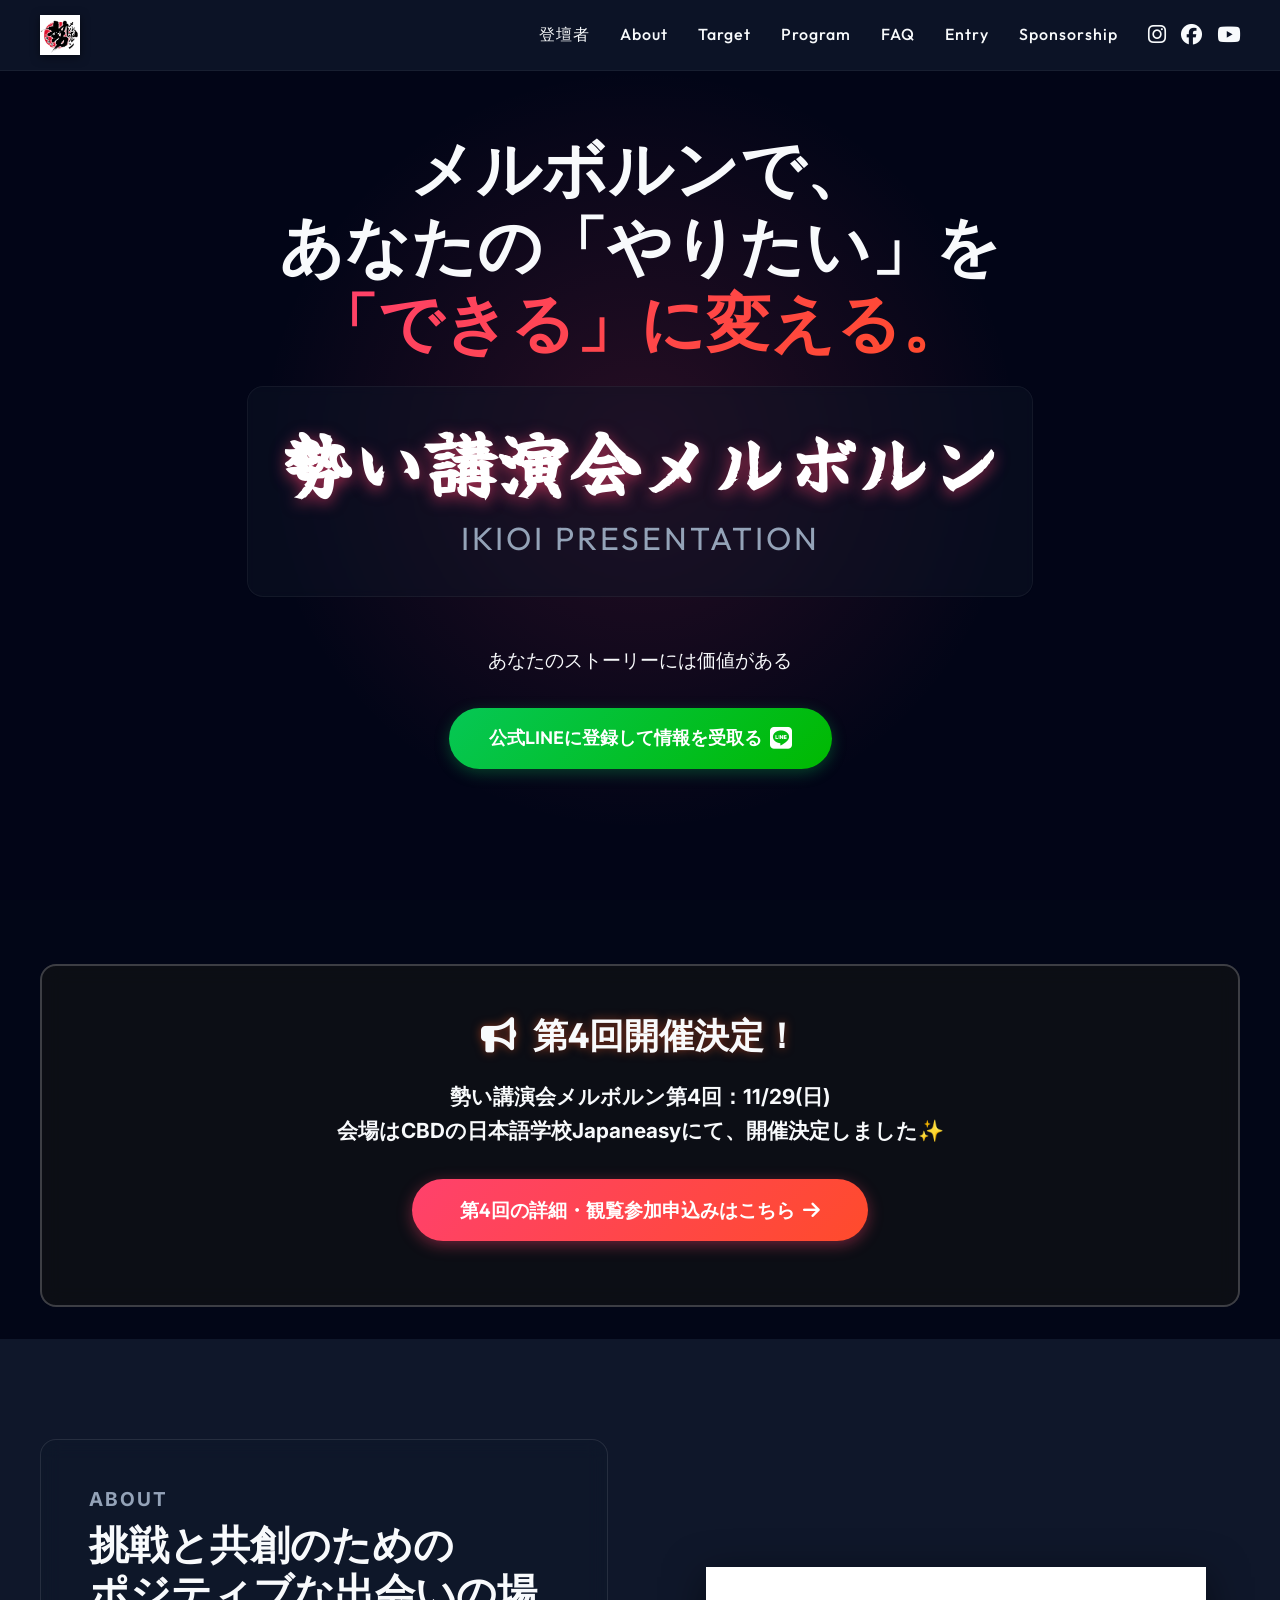
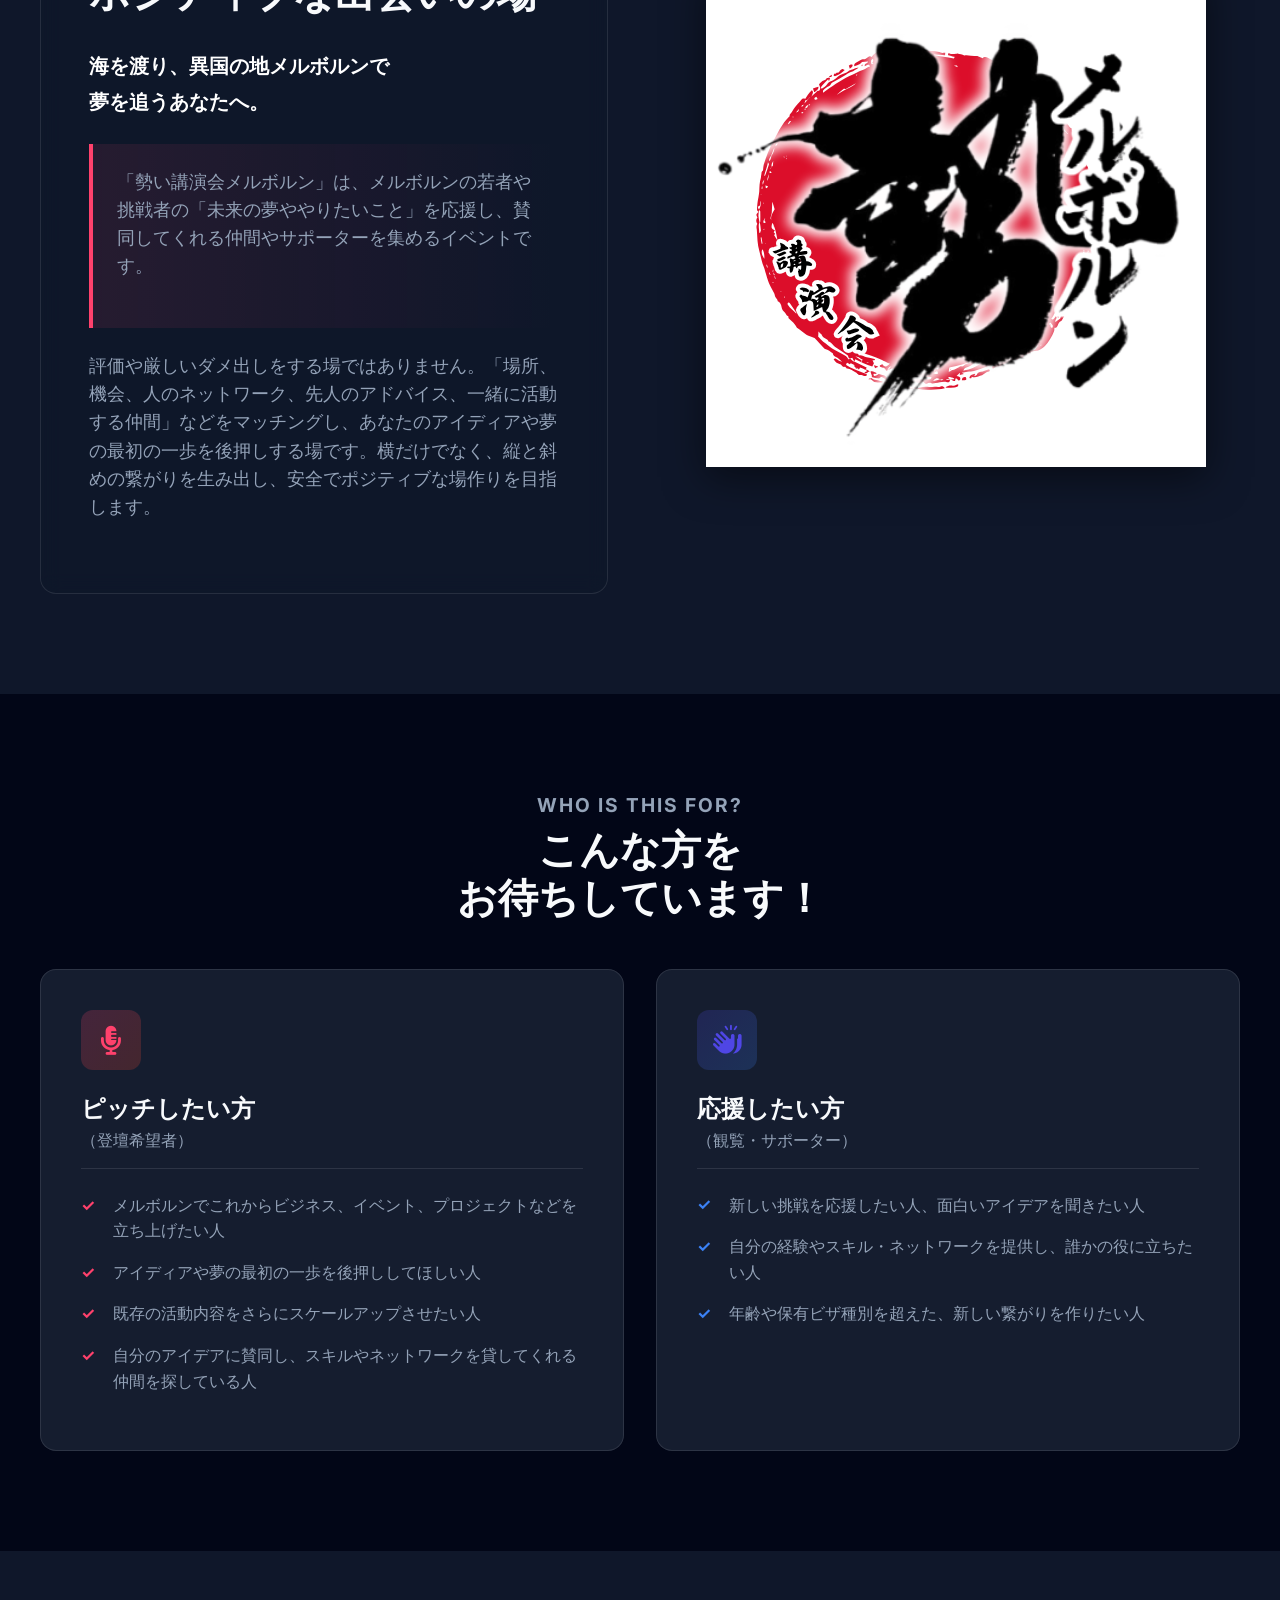
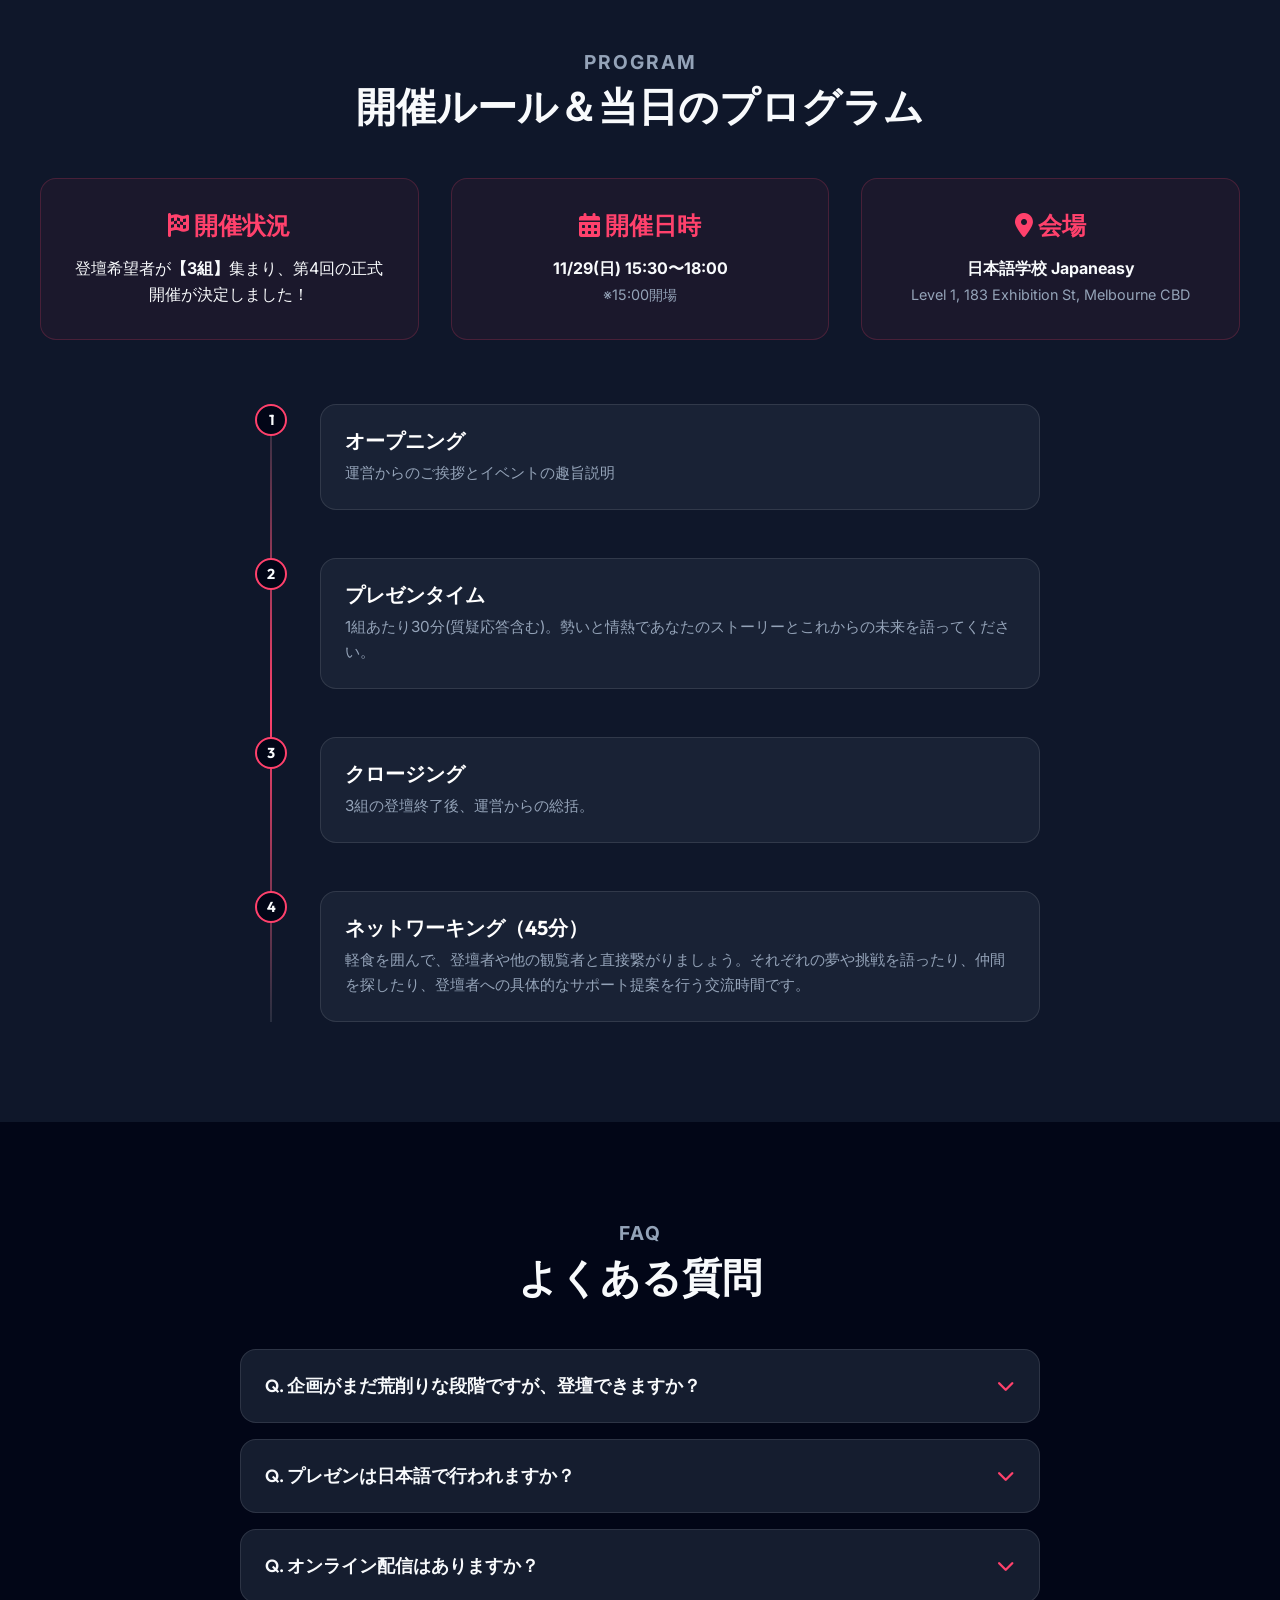
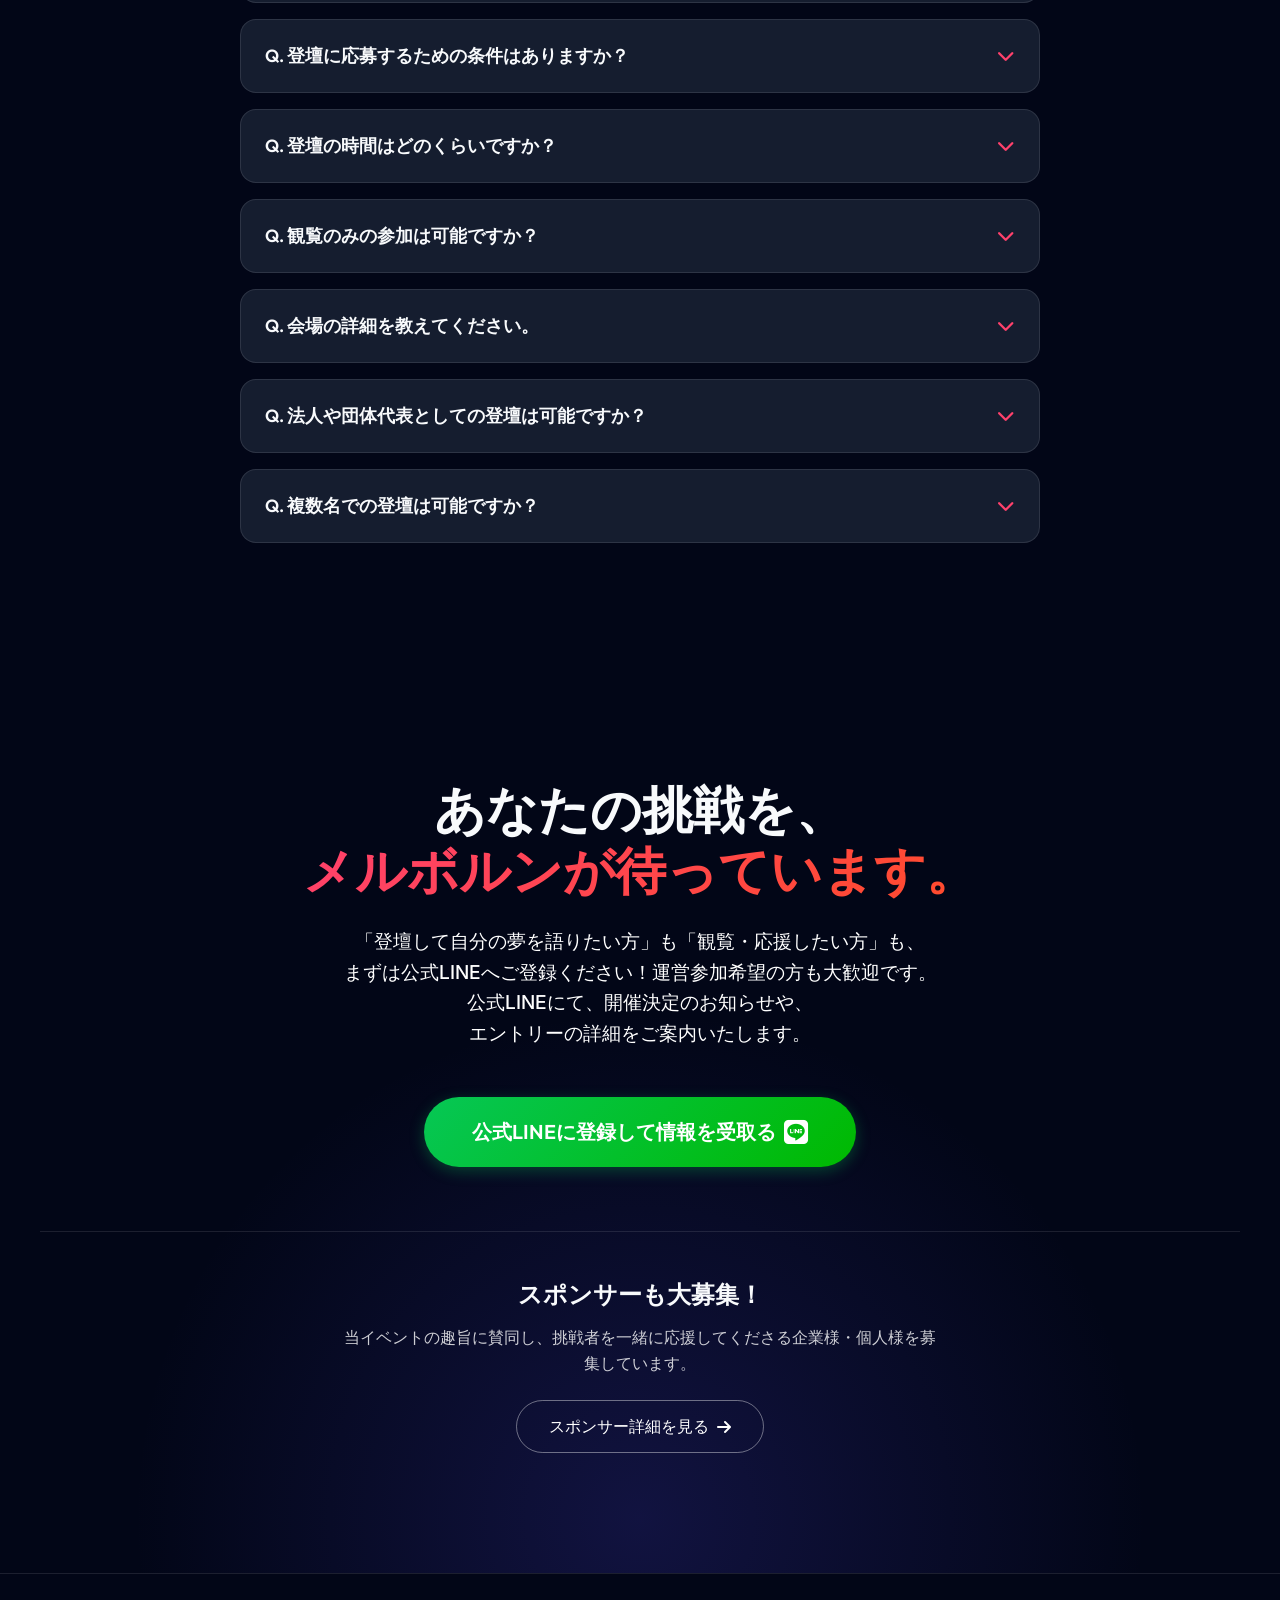
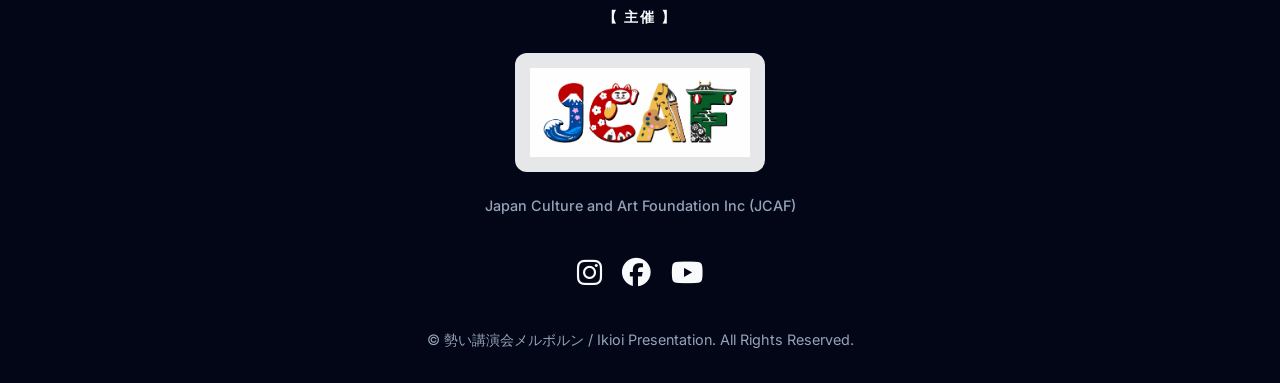
==== commit 4f705cce: "feat: ボタン文言を「チケット購入」から「観覧参加申込み」に変更" ====
--- a/index.html
+++ b/index.html
@@ -105,7 +105,7 @@
 
                 <div style="margin-top: 2rem; margin-bottom: 1rem;">
                     <a href="https://www.trybooking.com/DQWKX" target="_blank" rel="noopener noreferrer" class="btn-primary" style="font-size: 1.2rem; padding: 1rem 3rem;">
-                        第4回の詳細・チケット購入はこちら <i class="fa-solid fa-arrow-right" style="margin-left: 8px;"></i>
+                        第4回の詳細・観覧参加申込みはこちら <i class="fa-solid fa-arrow-right" style="margin-left: 8px;"></i>
                     </a>
                 </div>
             </div>
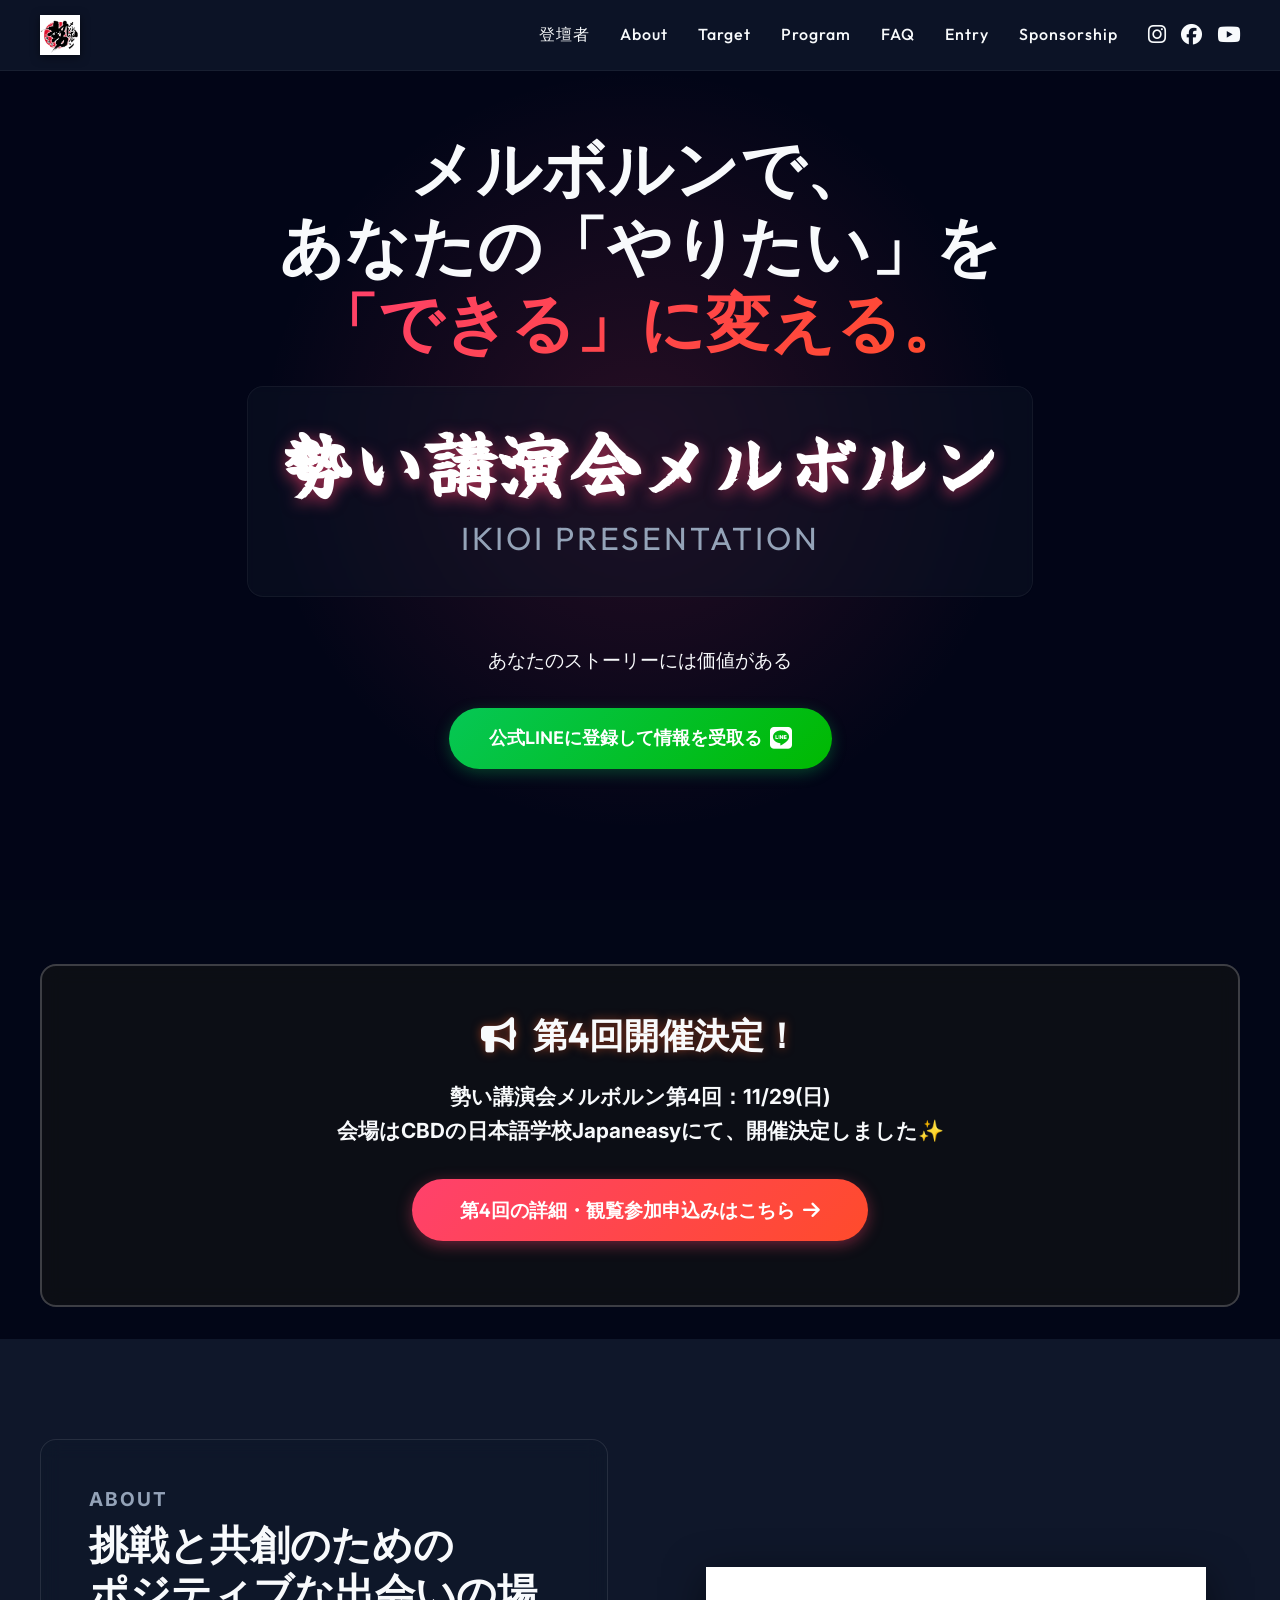
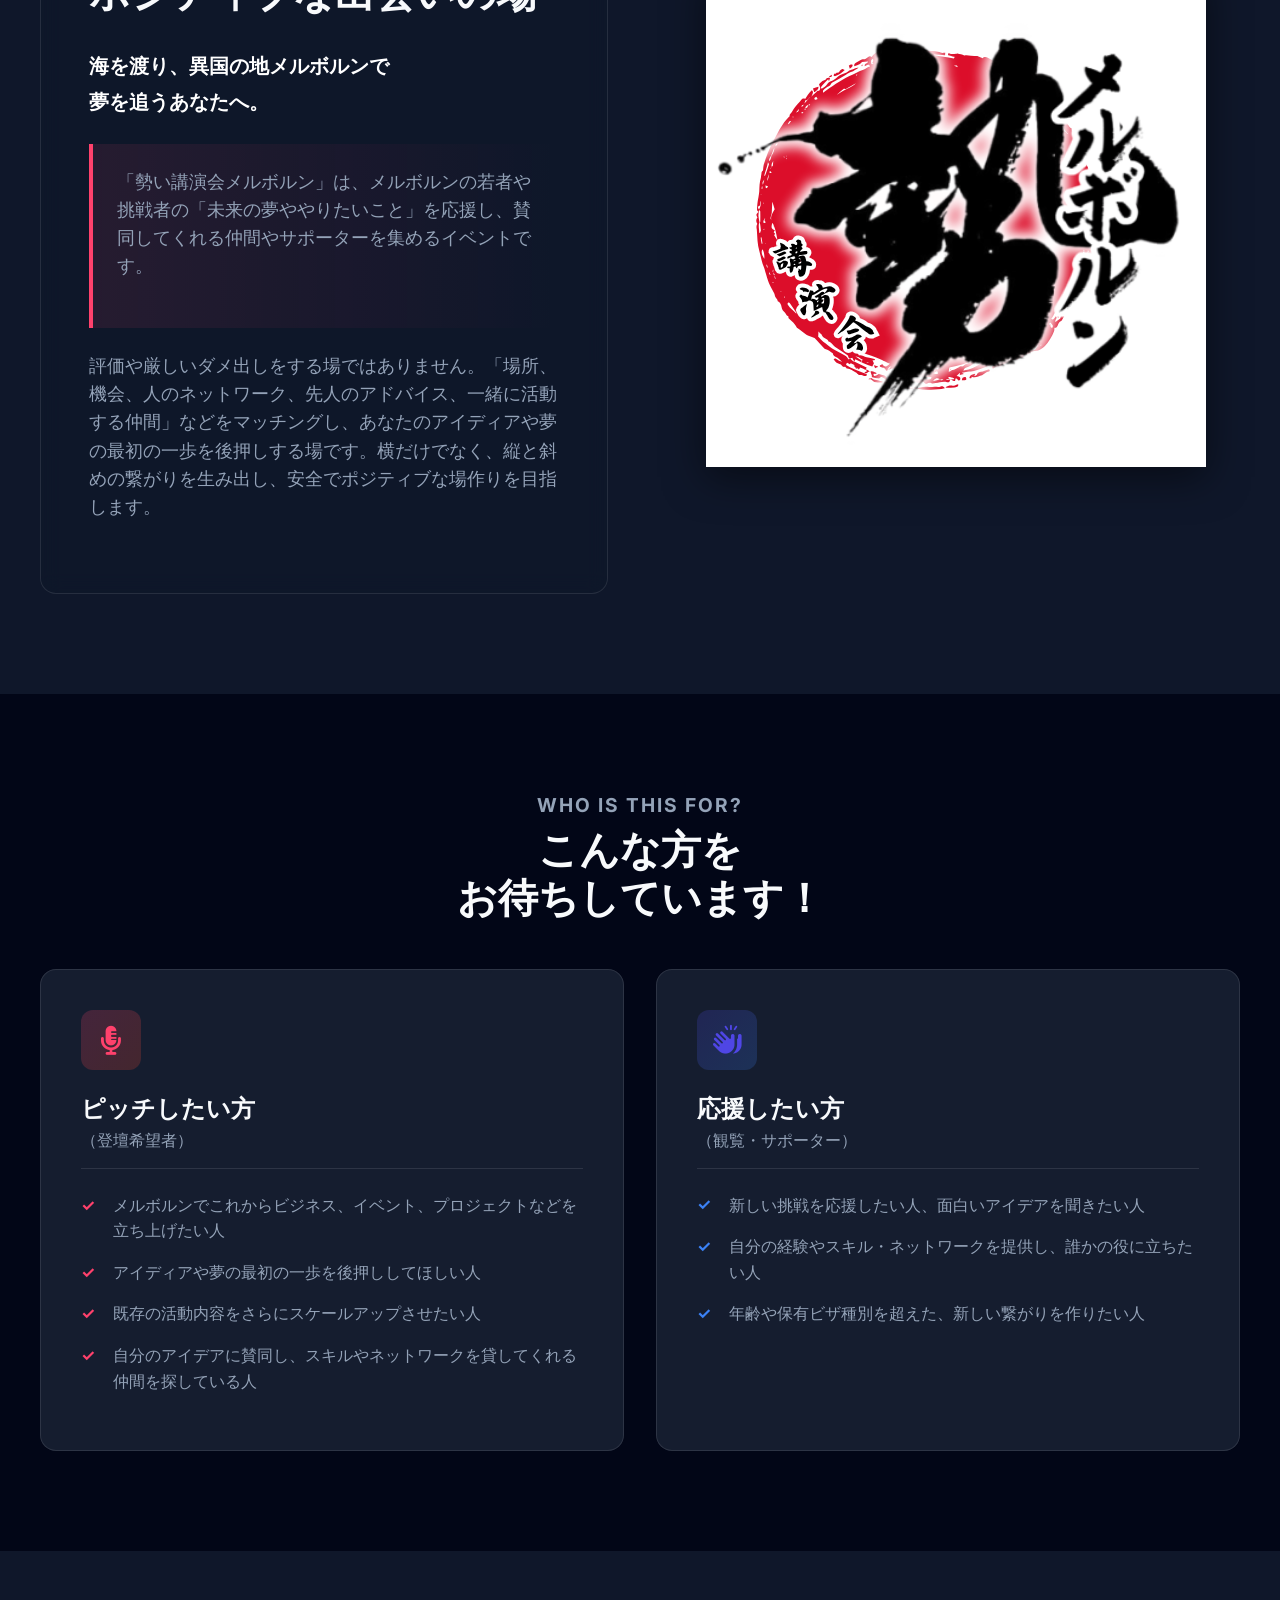
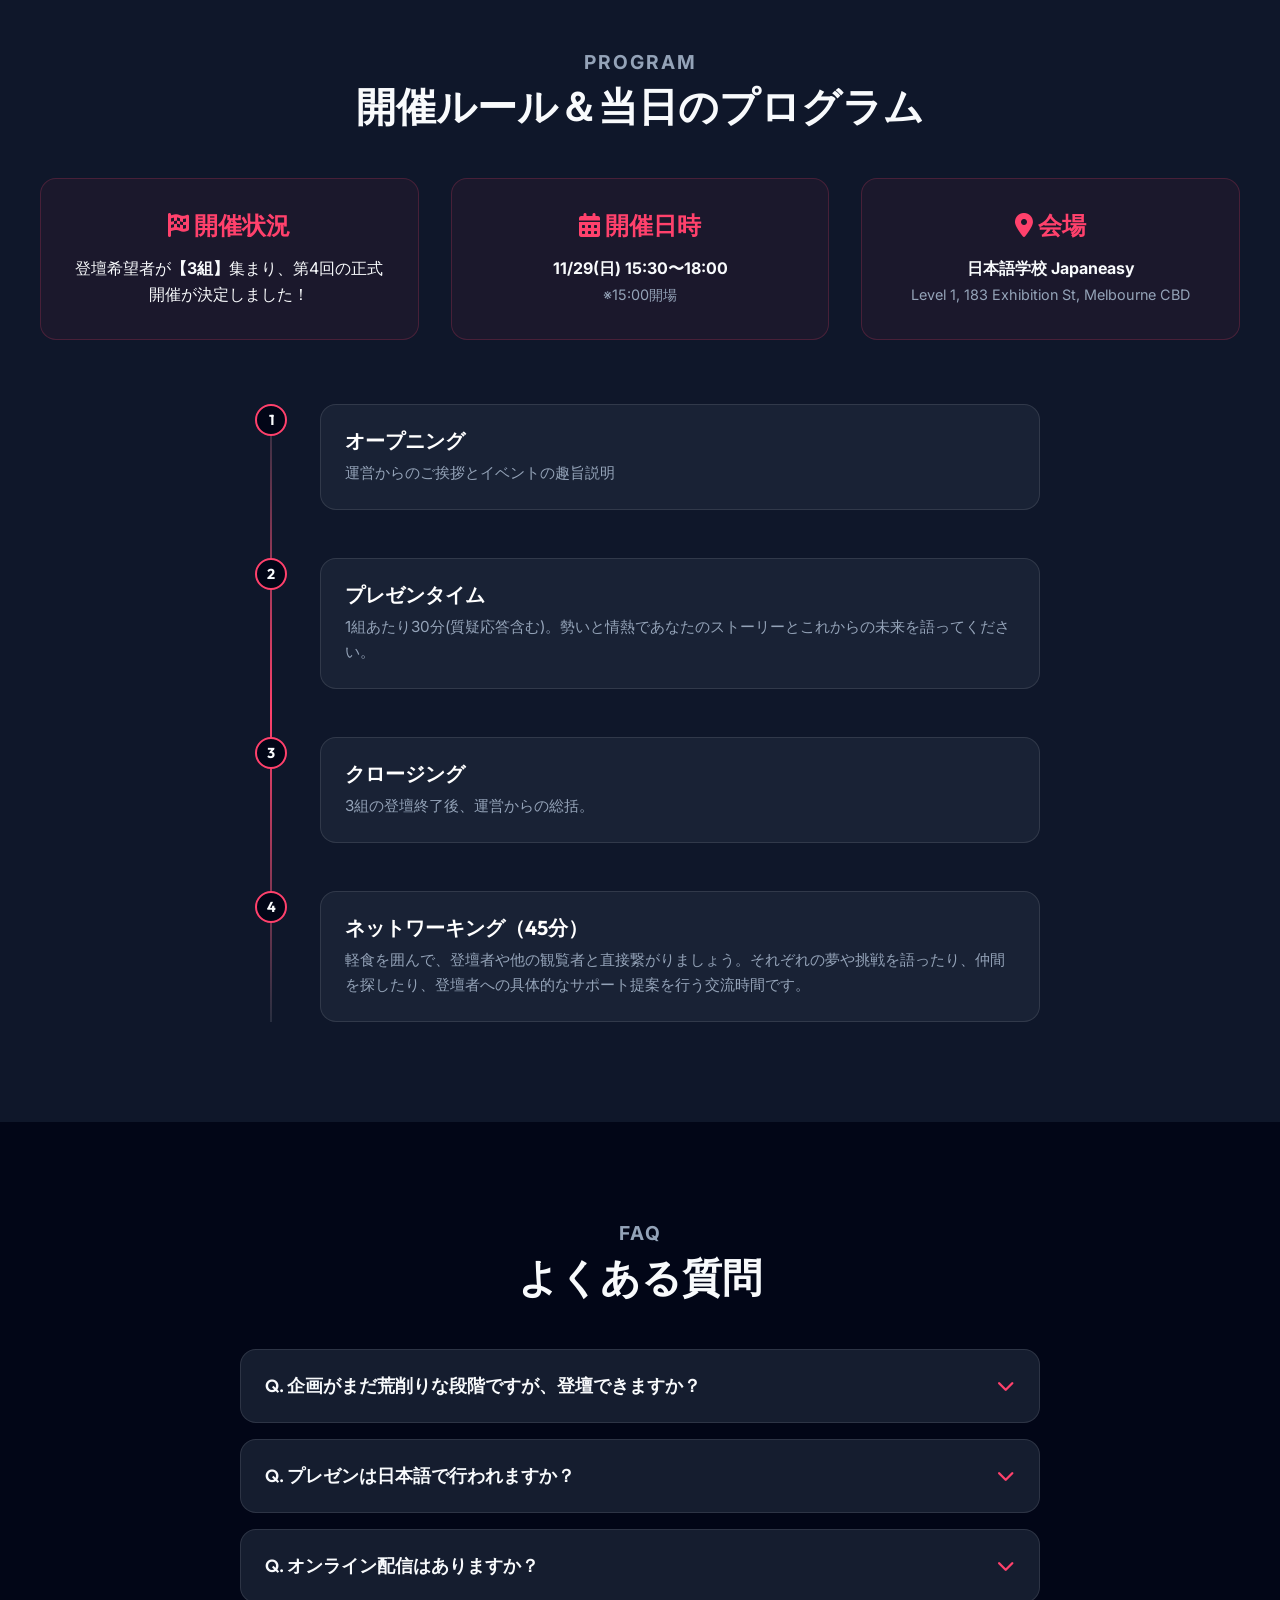
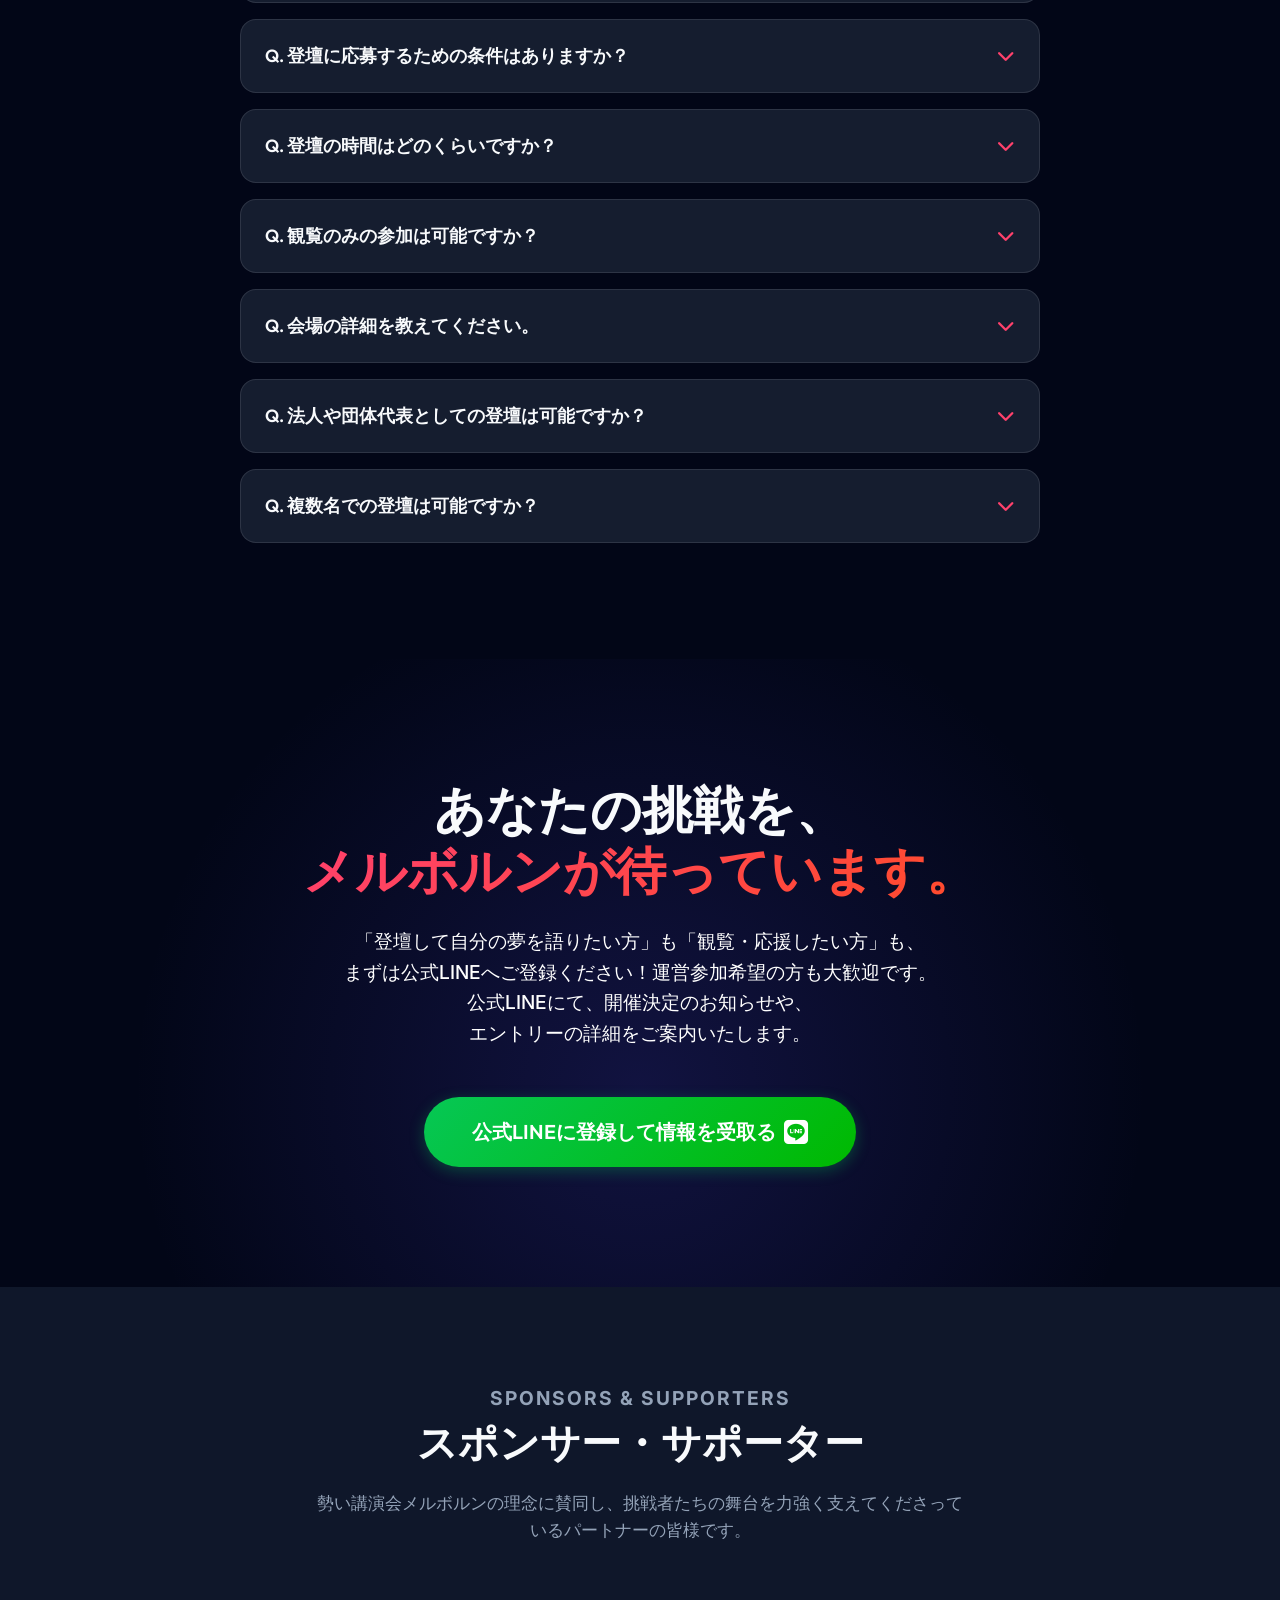
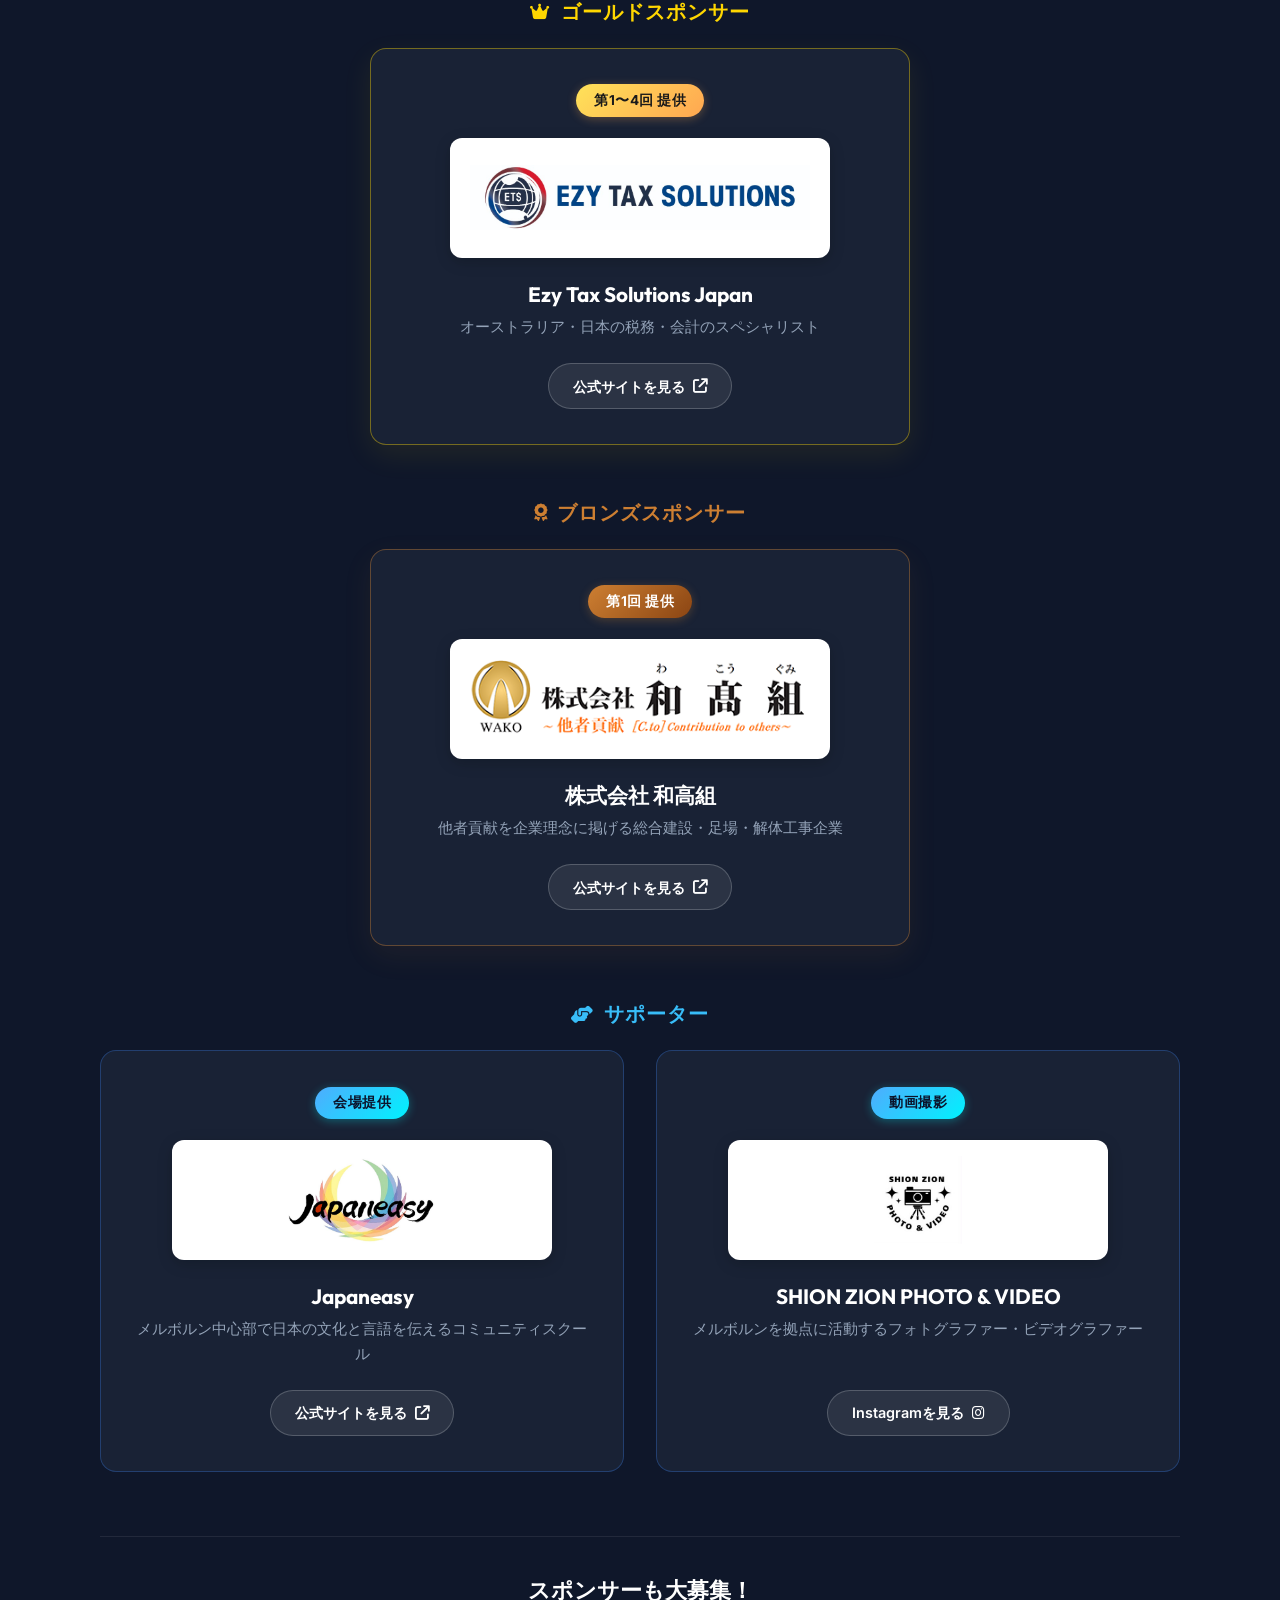
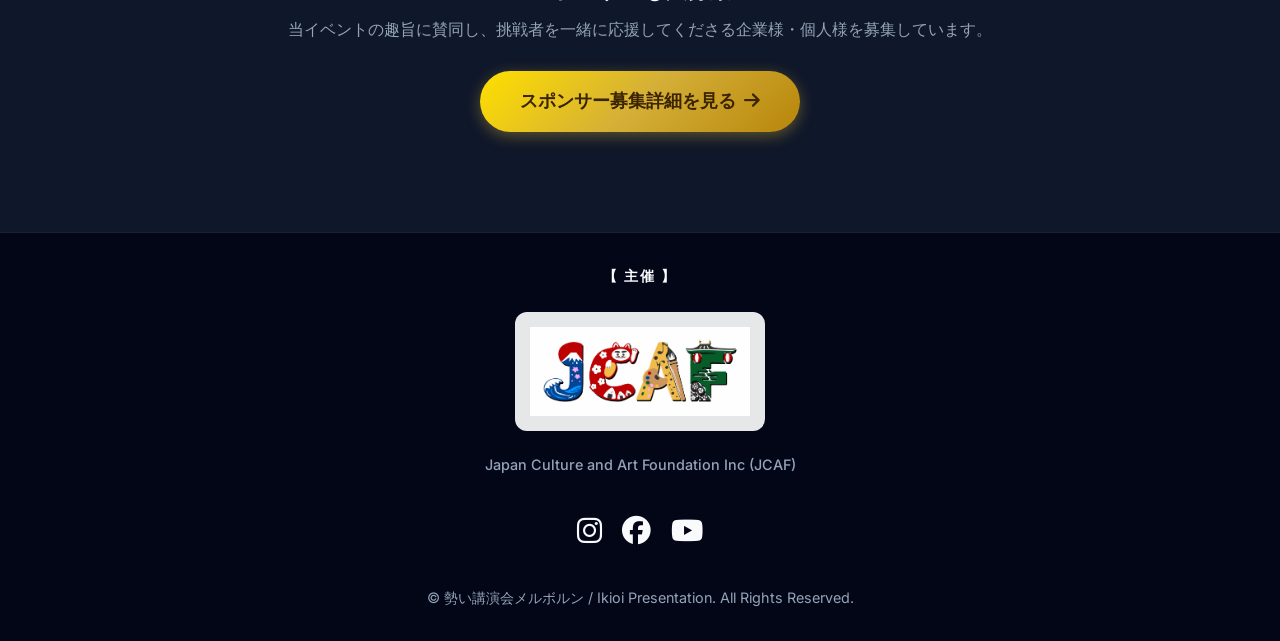
==== commit 9e9eb09c: "Add sponsors and supporters information and logos" ====
--- a/index.html
+++ b/index.html
@@ -366,13 +366,103 @@
             <a href="https://lin.ee/NF2EFpvP" target="_blank" rel="noopener noreferrer" class="btn-line">
                 公式LINEに登録して情報を受取る <i class="fa-brands fa-line" style="margin-left: 8px; font-size: 1.2em;"></i>
             </a>
-
-            <div class="sponsor-teaser reveal" style="transition-delay: 0.2s;">
-                <h3 style="font-size: 1.5rem; margin-bottom: 1rem;">スポンサーも大募集！</h3>
-                <p style="color: rgba(255, 255, 255, 0.8); font-size: 1rem; margin-bottom: 1.5rem;">当イベントの趣旨に賛同し、挑戦者を一緒に応援してくださる企業様・個人様を募集しています。</p>
-                <a href="sponsor.html" class="btn-outline">
-                    スポンサー詳細を見る <i class="fa-solid fa-arrow-right" style="margin-left: 8px;"></i>
-                </a>
+        </div>
+    </section>
+
+    <!-- SPONSORS & SUPPORTERS SECTION -->
+    <section id="sponsors" class="sponsors-section">
+        <div class="container">
+            <h2 class="section-title reveal">
+                <span>Sponsors & Supporters</span>
+                スポンサー・サポーター
+            </h2>
+            <p class="reveal" style="text-align: center; color: var(--text-muted); max-width: 650px; margin: -1.5rem auto 3.5rem; font-size: 1.05rem;">
+                勢い講演会メルボルンの理念に賛同し、挑戦者たちの舞台を力強く支えてくださっているパートナーの皆様です。
+            </p>
+
+            <div class="sponsors-wrapper">
+                <!-- ゴールドスポンサー -->
+                <div class="sponsors-group reveal">
+                    <h3 class="sponsors-group-title" style="color: #FFD700;">
+                        <i class="fa-solid fa-crown"></i> ゴールドスポンサー
+                    </h3>
+                    <div class="sponsors-grid single-col">
+                        <div class="sponsor-item-card gold-tier">
+                            <span class="sponsor-badge badge-gold">第1〜4回 提供</span>
+                            <a href="https://ezytaxsolutionsjapan.com.au/" target="_blank" rel="noopener noreferrer" class="sponsor-logo-box" title="Ezy Tax Solutions Japan">
+                                <img src="ezytax_logo.jpg" alt="Ezy Tax Solutions Japan">
+                            </a>
+                            <h4 class="sponsor-name">Ezy Tax Solutions Japan</h4>
+                            <p class="sponsor-desc">オーストラリア・日本の税務・会計のスペシャリスト</p>
+                            <a href="https://ezytaxsolutionsjapan.com.au/" target="_blank" rel="noopener noreferrer" class="sponsor-link-btn">
+                                公式サイトを見る <i class="fa-solid fa-arrow-up-right-from-square"></i>
+                            </a>
+                        </div>
+                    </div>
+                </div>
+
+                <!-- ブロンズスポンサー -->
+                <div class="sponsors-group reveal" style="transition-delay: 0.1s;">
+                    <h3 class="sponsors-group-title" style="color: #CD7F32;">
+                        <i class="fa-solid fa-award"></i> ブロンズスポンサー
+                    </h3>
+                    <div class="sponsors-grid single-col">
+                        <div class="sponsor-item-card bronze-tier">
+                            <span class="sponsor-badge badge-bronze">第1回 提供</span>
+                            <a href="https://www.wakougumi.com/" target="_blank" rel="noopener noreferrer" class="sponsor-logo-box" title="株式会社 和高組">
+                                <img src="wakougumi_logo.png" alt="株式会社 和高組">
+                            </a>
+                            <h4 class="sponsor-name">株式会社 和高組</h4>
+                            <p class="sponsor-desc">他者貢献を企業理念に掲げる総合建設・足場・解体工事企業</p>
+                            <a href="https://www.wakougumi.com/" target="_blank" rel="noopener noreferrer" class="sponsor-link-btn">
+                                公式サイトを見る <i class="fa-solid fa-arrow-up-right-from-square"></i>
+                            </a>
+                        </div>
+                    </div>
+                </div>
+
+                <!-- サポーター -->
+                <div class="sponsors-group reveal" style="transition-delay: 0.2s;">
+                    <h3 class="sponsors-group-title" style="color: #38bdf8;">
+                        <i class="fa-solid fa-handshake-angle"></i> サポーター
+                    </h3>
+                    <div class="sponsors-grid two-cols">
+                        <!-- Japaneasy -->
+                        <div class="sponsor-item-card supporter-tier">
+                            <span class="sponsor-badge badge-supporter">会場提供</span>
+                            <a href="https://japaneasy.com.au/" target="_blank" rel="noopener noreferrer" class="sponsor-logo-box" title="Japaneasy Japanese Language School">
+                                <img src="japaneasy_color_logo.jpg" alt="Japaneasy">
+                            </a>
+                            <h4 class="sponsor-name">Japaneasy</h4>
+                            <p class="sponsor-desc">メルボルン中心部で日本の文化と言語を伝えるコミュニティスクール</p>
+                            <a href="https://japaneasy.com.au/" target="_blank" rel="noopener noreferrer" class="sponsor-link-btn">
+                                公式サイトを見る <i class="fa-solid fa-arrow-up-right-from-square"></i>
+                            </a>
+                        </div>
+
+                        <!-- SHION ZION PHOTO & VIDEO -->
+                        <div class="sponsor-item-card supporter-tier">
+                            <span class="sponsor-badge badge-supporter">動画撮影</span>
+                            <a href="https://www.instagram.com/shionzionportrait" target="_blank" rel="noopener noreferrer" class="sponsor-logo-box" title="SHION ZION PHOTO & VIDEO">
+                                <img src="shionzion_logo.jpg" alt="SHION ZION PHOTO & VIDEO">
+                            </a>
+                            <h4 class="sponsor-name">SHION ZION PHOTO &amp; VIDEO</h4>
+                            <p class="sponsor-desc">メルボルンを拠点に活動するフォトグラファー・ビデオグラファー</p>
+                            <a href="https://www.instagram.com/shionzionportrait" target="_blank" rel="noopener noreferrer" class="sponsor-link-btn">
+                                Instagramを見る <i class="fa-brands fa-instagram"></i>
+                            </a>
+                        </div>
+                    </div>
+                </div>
+
+                <!-- スポンサー募集案内 -->
+                <div class="reveal" style="text-align: center; margin-top: 4rem; padding-top: 2.5rem; border-top: 1px solid rgba(255, 255, 255, 0.08);">
+                    <h3 style="font-size: 1.4rem; margin-bottom: 0.8rem; color: #fff;">スポンサーも大募集！</h3>
+                    <p style="color: var(--text-muted); font-size: 1rem; margin-bottom: 1.8rem;">当イベントの趣旨に賛同し、挑戦者を一緒に応援してくださる企業様・個人様を募集しています。</p>
+                    <a href="sponsor.html" class="btn-gold" style="display: inline-flex; align-items: center; gap: 8px;">
+                        スポンサー募集詳細を見る <i class="fa-solid fa-arrow-right"></i>
+                    </a>
+                </div>
             </div>
         </div>
     </section>
--- a/style.css
+++ b/style.css
@@ -927,4 +927,190 @@
     flex-direction: column;
     gap: 1.5rem;
   }
+}
+
+/* ========== SPONSORS & SUPPORTERS SECTION ========== */
+.sponsors-section {
+  padding: var(--section-padding);
+  background: var(--bg-dark);
+  position: relative;
+}
+
+.sponsors-wrapper {
+  max-width: 1080px;
+  margin: 0 auto;
+}
+
+.sponsors-group {
+  margin-bottom: 3.5rem;
+}
+
+.sponsors-group:last-child {
+  margin-bottom: 0;
+}
+
+.sponsors-group-title {
+  text-align: center;
+  font-size: 1.25rem;
+  font-weight: 700;
+  margin-bottom: 1.5rem;
+  letter-spacing: 1px;
+  display: flex;
+  align-items: center;
+  justify-content: center;
+  gap: 0.6rem;
+}
+
+.sponsors-group-title i {
+  font-size: 1.1rem;
+}
+
+.sponsors-grid {
+  display: grid;
+  gap: 2rem;
+}
+
+.sponsors-grid.single-col {
+  grid-template-columns: minmax(auto, 540px);
+  justify-content: center;
+}
+
+.sponsors-grid.two-cols {
+  grid-template-columns: repeat(auto-fit, minmax(280px, 1fr));
+}
+
+.sponsor-item-card {
+  background: var(--card-bg);
+  border: 1px solid var(--card-border);
+  border-radius: var(--border-radius);
+  padding: 2.2rem 2rem;
+  text-align: center;
+  display: flex;
+  flex-direction: column;
+  align-items: center;
+  backdrop-filter: blur(10px);
+  -webkit-backdrop-filter: blur(10px);
+  transition: transform 0.3s ease, border-color 0.3s ease, box-shadow 0.3s ease;
+  position: relative;
+}
+
+.sponsor-item-card:hover {
+  transform: translateY(-5px);
+}
+
+.sponsor-item-card.gold-tier {
+  border-color: rgba(255, 215, 0, 0.4);
+  box-shadow: 0 10px 30px rgba(255, 215, 0, 0.08);
+}
+.sponsor-item-card.gold-tier:hover {
+  border-color: rgba(255, 215, 0, 0.8);
+  box-shadow: 0 15px 40px rgba(255, 215, 0, 0.2);
+}
+
+.sponsor-item-card.bronze-tier {
+  border-color: rgba(205, 127, 50, 0.4);
+  box-shadow: 0 10px 30px rgba(205, 127, 50, 0.08);
+}
+.sponsor-item-card.bronze-tier:hover {
+  border-color: rgba(205, 127, 50, 0.8);
+  box-shadow: 0 15px 40px rgba(205, 127, 50, 0.2);
+}
+
+.sponsor-item-card.supporter-tier {
+  border-color: rgba(59, 130, 246, 0.3);
+}
+.sponsor-item-card.supporter-tier:hover {
+  border-color: rgba(59, 130, 246, 0.7);
+  box-shadow: 0 15px 40px rgba(59, 130, 246, 0.15);
+}
+
+.sponsor-badge {
+  display: inline-block;
+  font-size: 0.85rem;
+  font-weight: 700;
+  padding: 0.35rem 1.1rem;
+  border-radius: 50px;
+  margin-bottom: 1.3rem;
+  letter-spacing: 0.5px;
+}
+
+.badge-gold {
+  background: linear-gradient(135deg, #FFE259 0%, #FFA751 100%);
+  color: #1a1a1a;
+  box-shadow: 0 2px 10px rgba(255, 167, 81, 0.3);
+}
+
+.badge-bronze {
+  background: linear-gradient(135deg, #CD7F32 0%, #8B4513 100%);
+  color: #fff;
+  box-shadow: 0 2px 10px rgba(205, 127, 50, 0.3);
+}
+
+.badge-supporter {
+  background: linear-gradient(135deg, #4facfe 0%, #00f2fe 100%);
+  color: #0b132b;
+  box-shadow: 0 2px 10px rgba(0, 242, 254, 0.3);
+}
+
+.sponsor-logo-box {
+  width: 100%;
+  max-width: 380px;
+  height: 120px;
+  background: #ffffff;
+  border-radius: 12px;
+  padding: 16px 20px;
+  display: flex;
+  align-items: center;
+  justify-content: center;
+  margin-bottom: 1.5rem;
+  box-shadow: 0 4px 15px rgba(0, 0, 0, 0.2);
+  transition: transform 0.3s ease;
+  text-decoration: none;
+}
+
+.sponsor-logo-box:hover {
+  transform: scale(1.03);
+}
+
+.sponsor-logo-box img {
+  max-width: 100%;
+  max-height: 100%;
+  object-fit: contain;
+}
+
+.sponsor-name {
+  font-size: 1.3rem;
+  font-weight: 700;
+  margin-bottom: 0.5rem;
+  color: #fff;
+}
+
+.sponsor-desc {
+  font-size: 0.95rem;
+  color: var(--text-muted);
+  margin-bottom: 1.5rem;
+  line-height: 1.6;
+}
+
+.sponsor-link-btn {
+  display: inline-flex;
+  align-items: center;
+  gap: 0.5rem;
+  font-size: 0.9rem;
+  font-weight: 600;
+  color: #fff;
+  background: rgba(255, 255, 255, 0.08);
+  border: 1px solid rgba(255, 255, 255, 0.2);
+  padding: 0.65rem 1.5rem;
+  border-radius: 50px;
+  text-decoration: none;
+  transition: all 0.3s ease;
+  margin-top: auto;
+}
+
+.sponsor-link-btn:hover {
+  background: #fff;
+  color: #0F172A;
+  border-color: #fff;
+  box-shadow: 0 4px 15px rgba(255, 255, 255, 0.3);
 }
